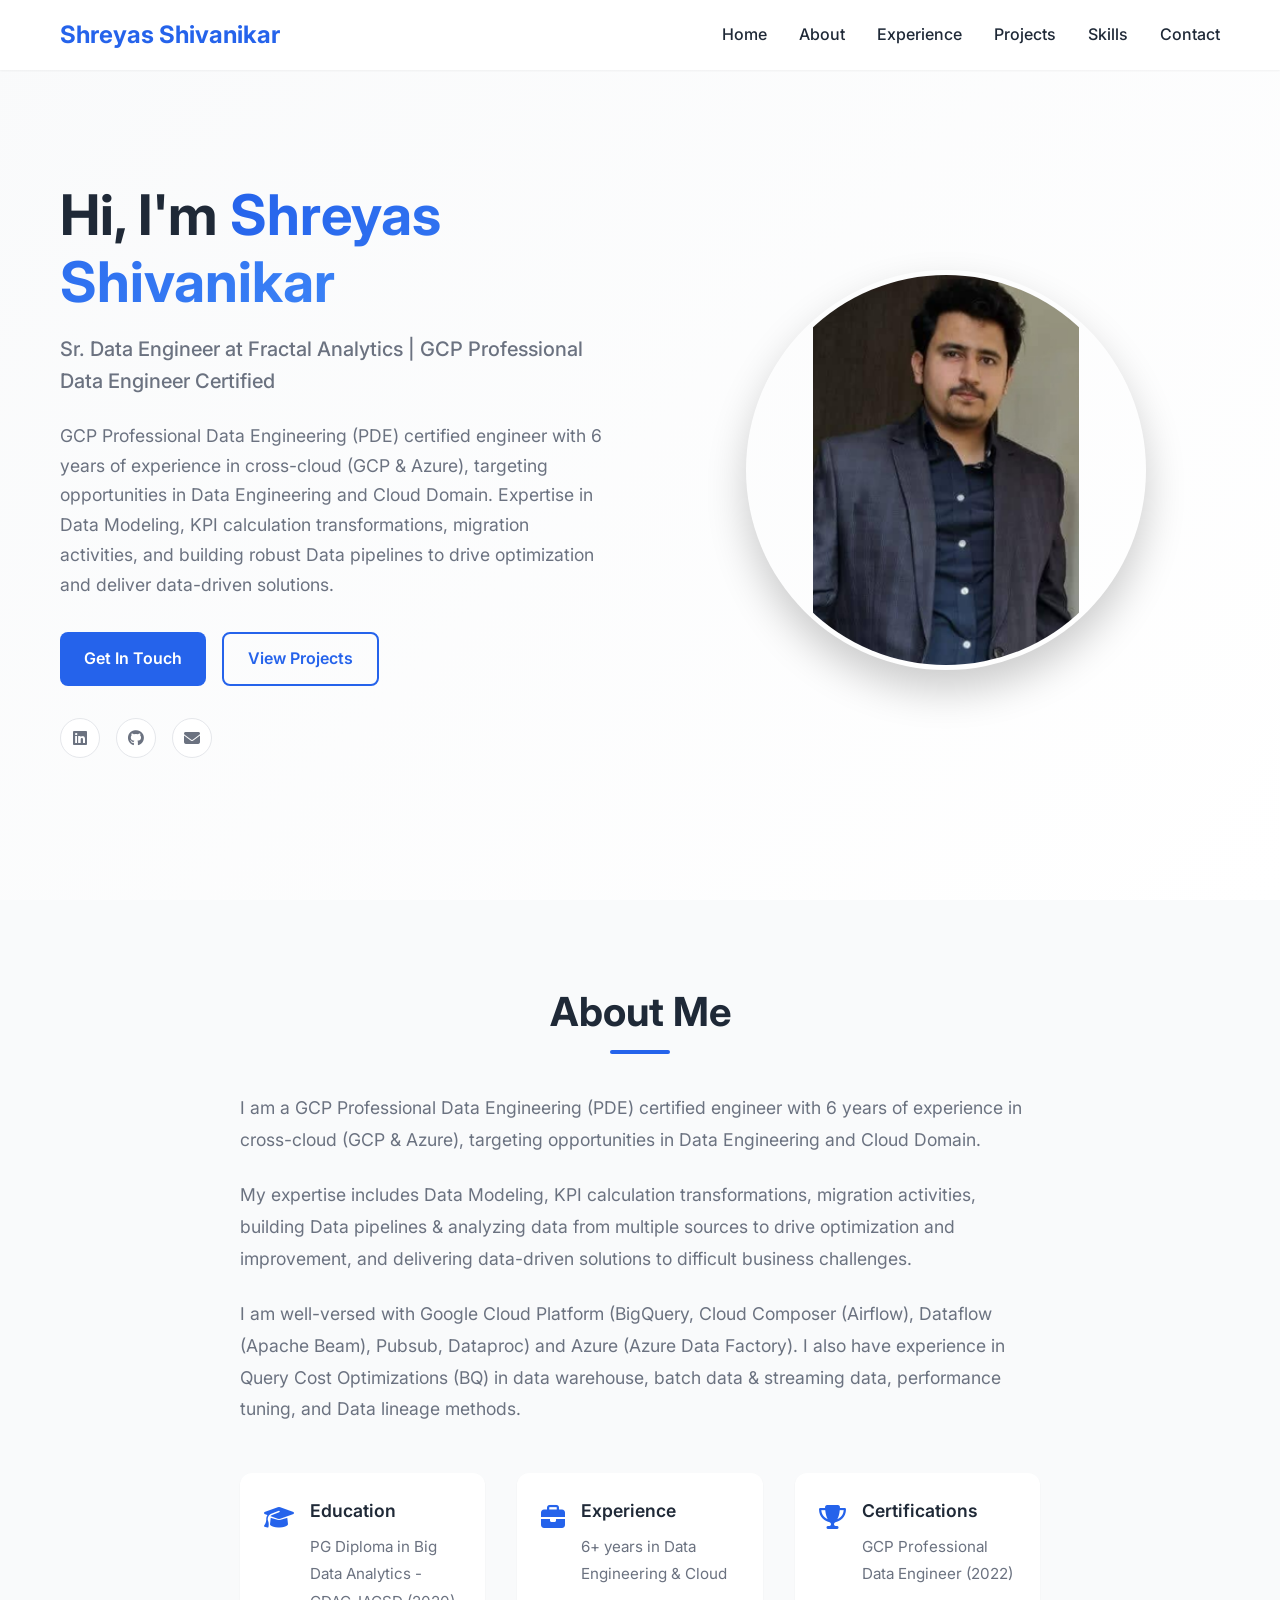
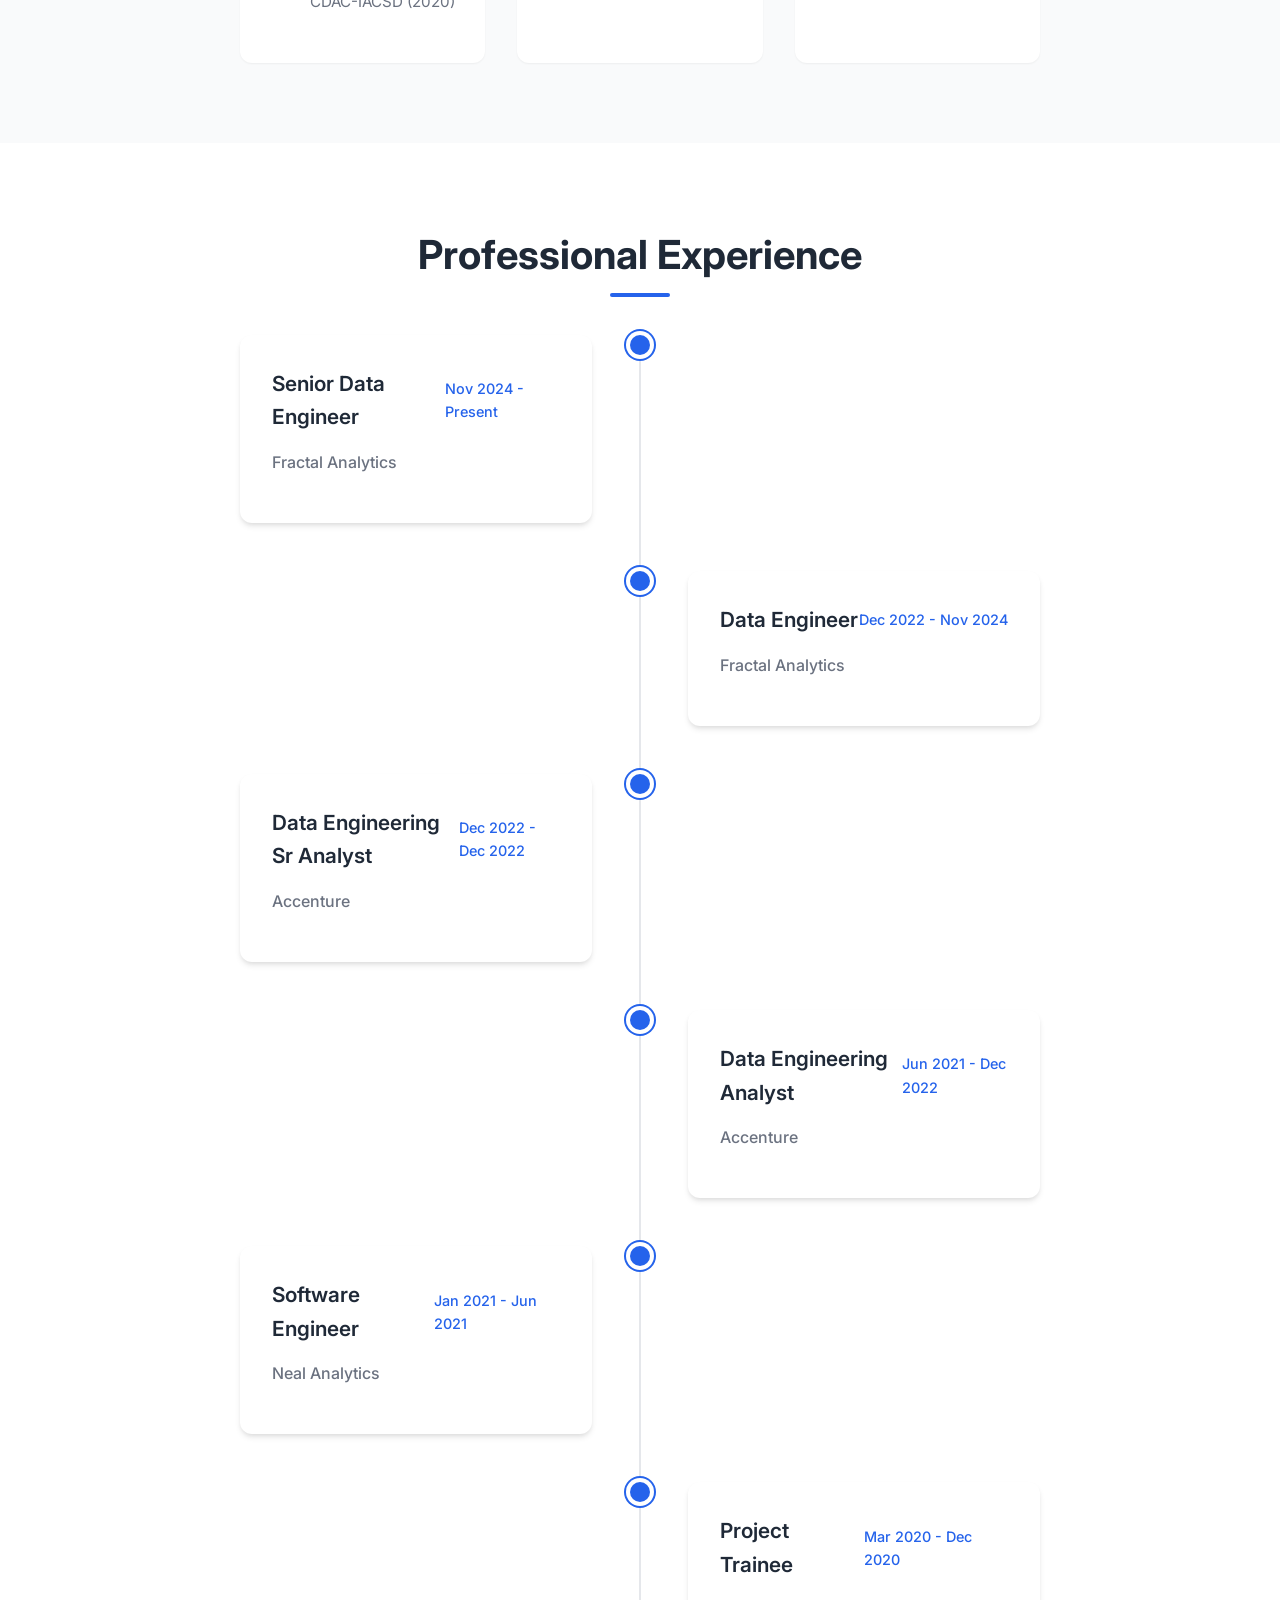
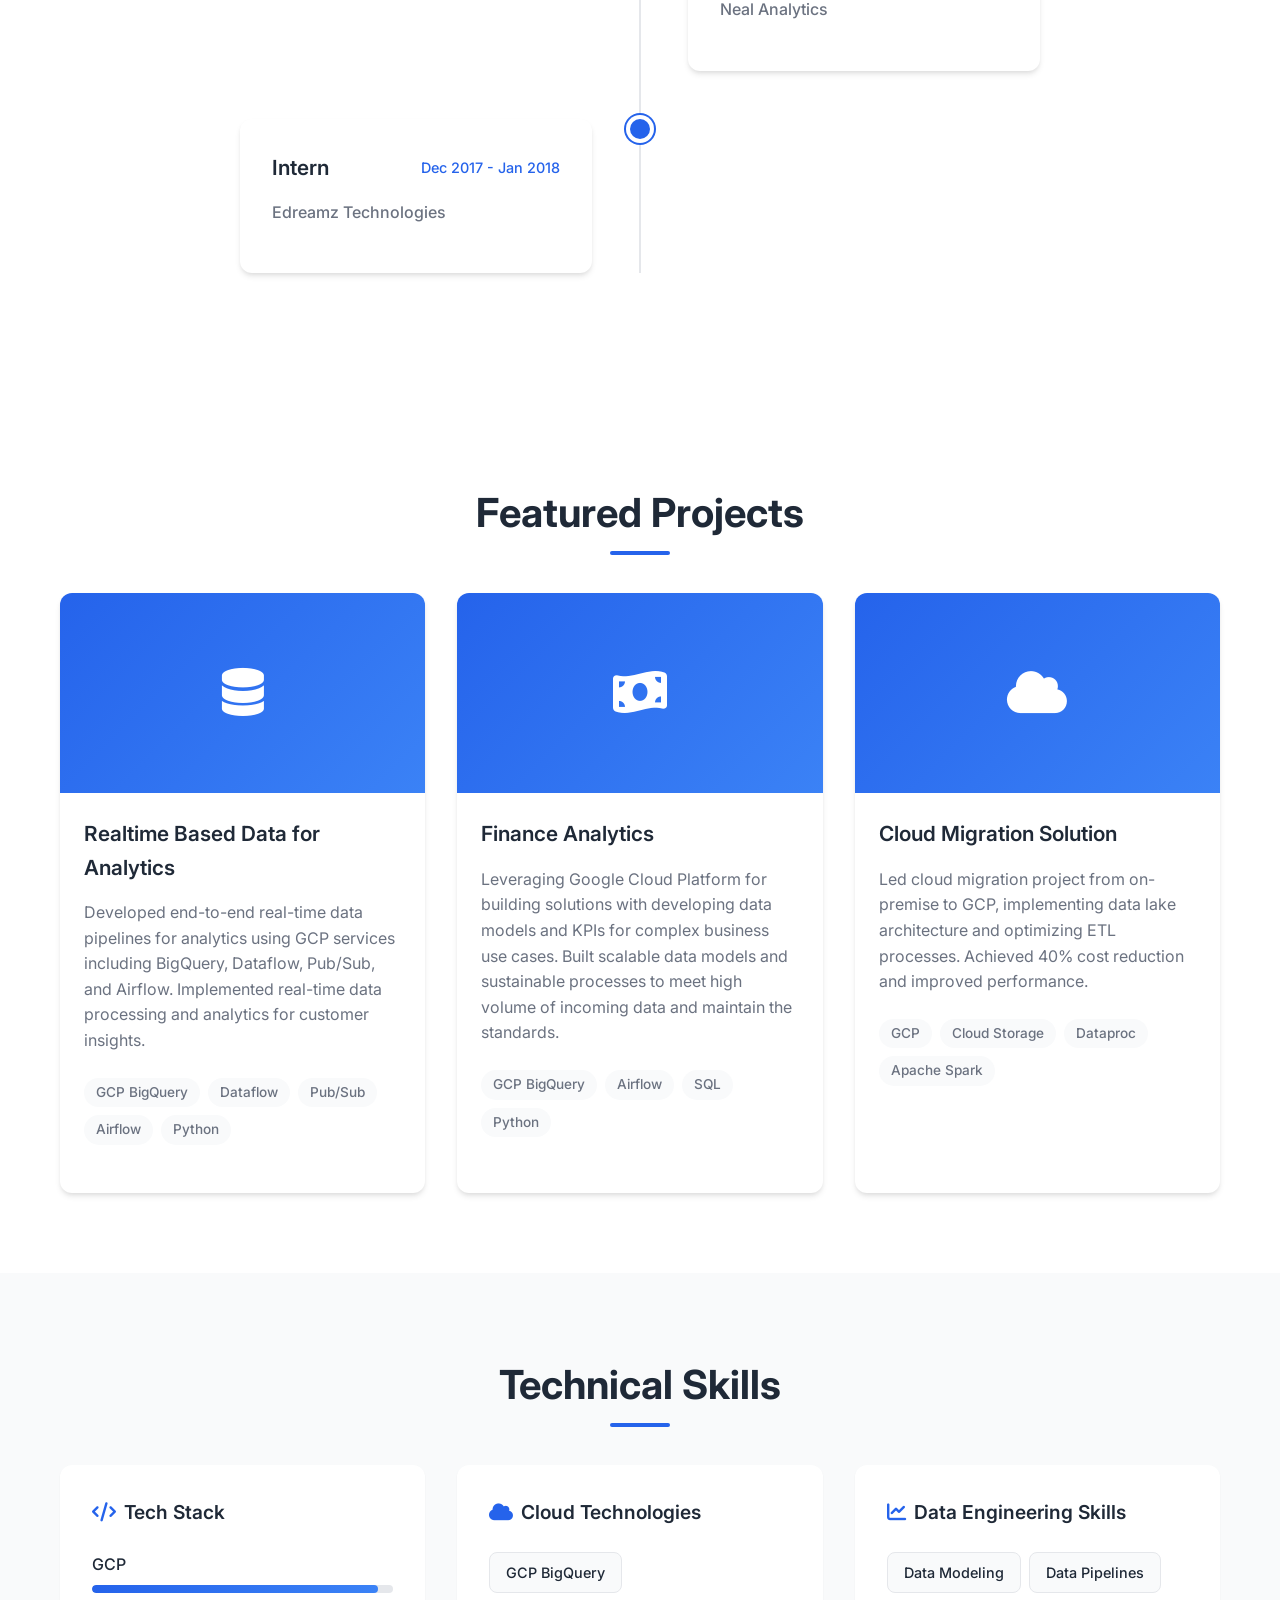
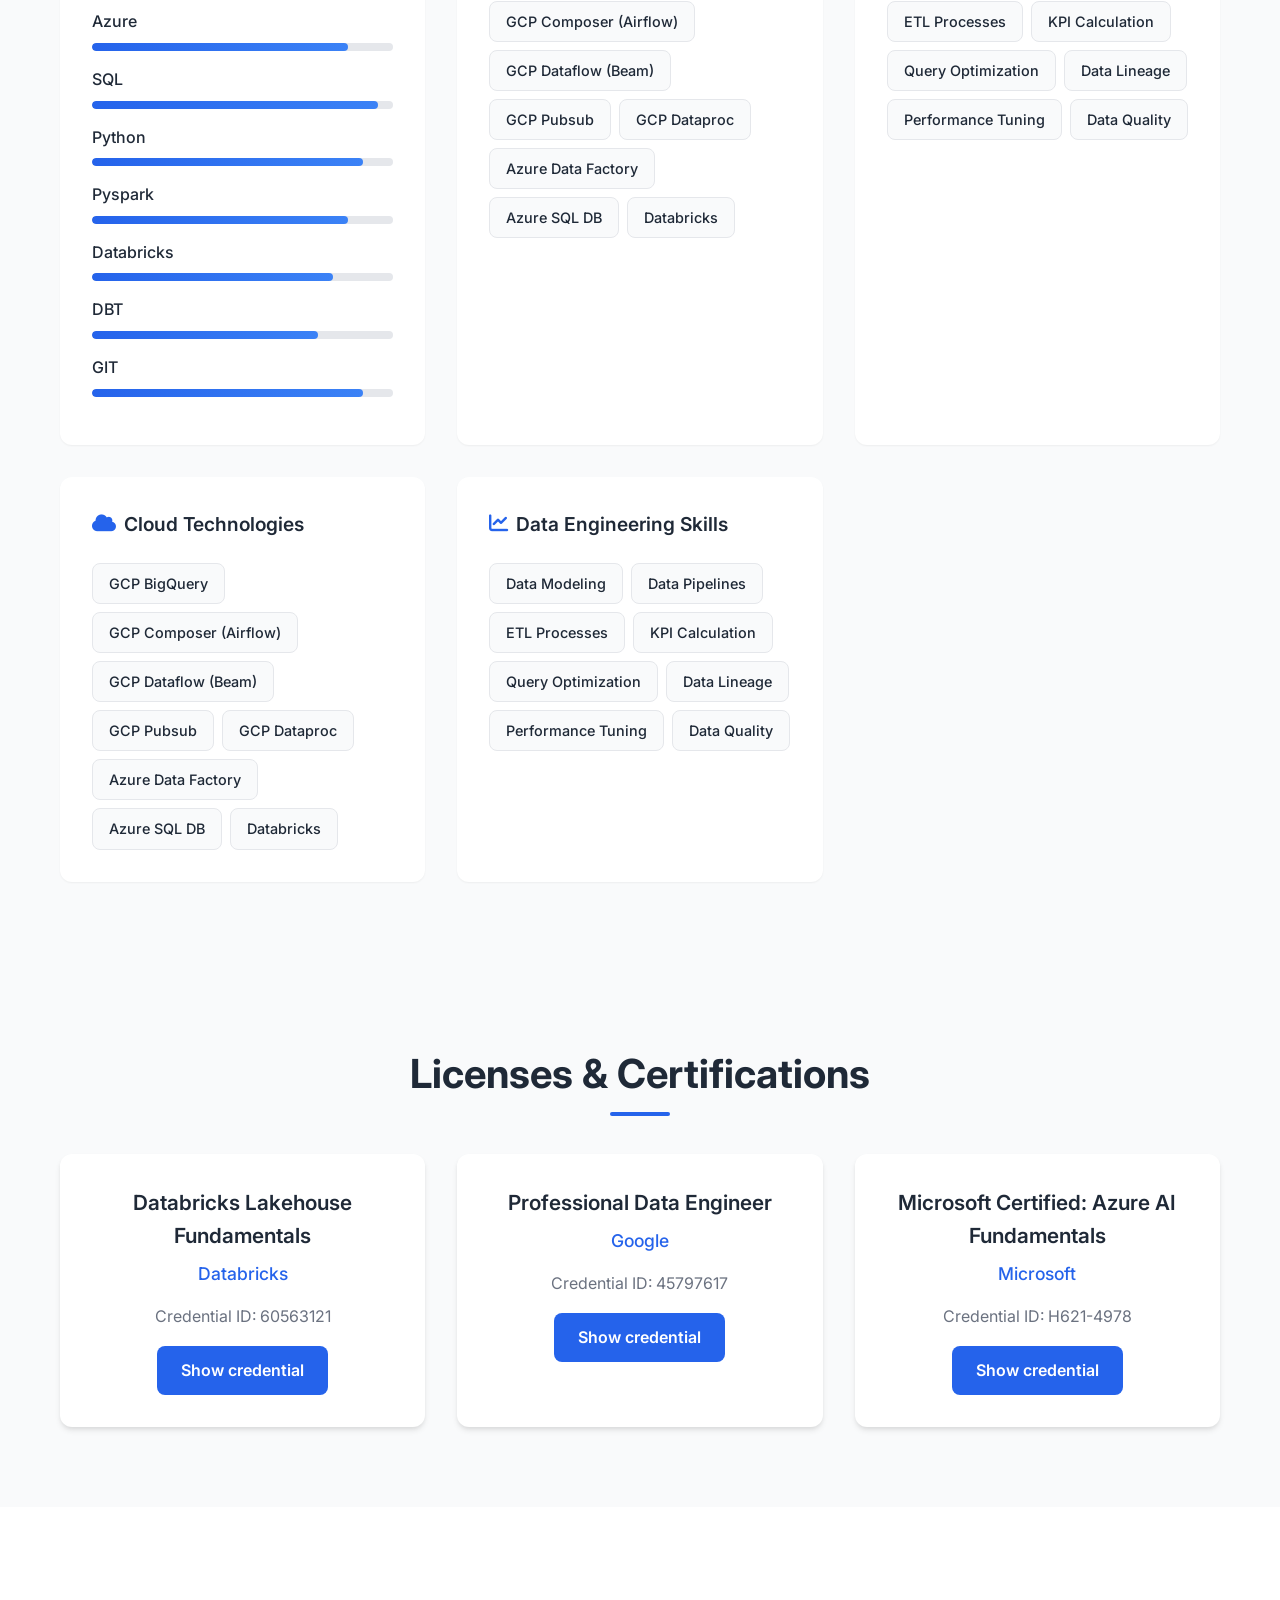
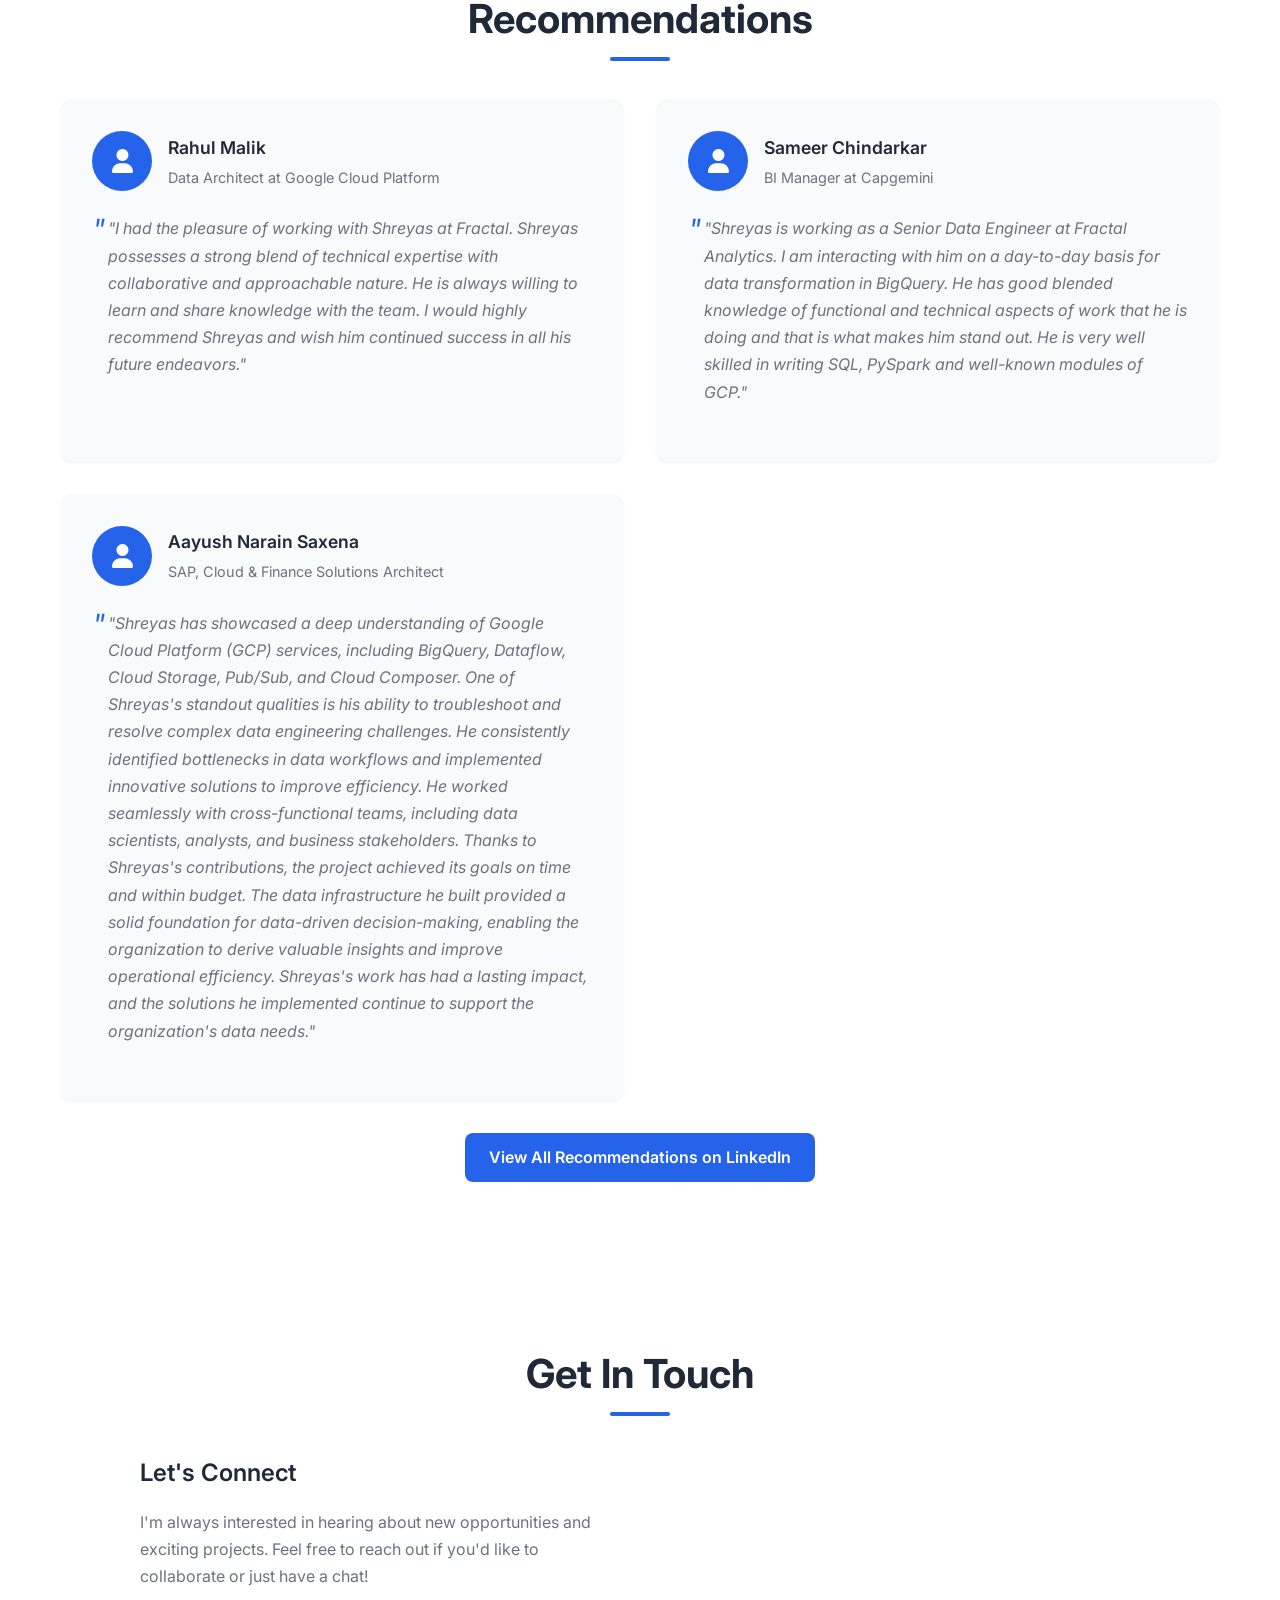
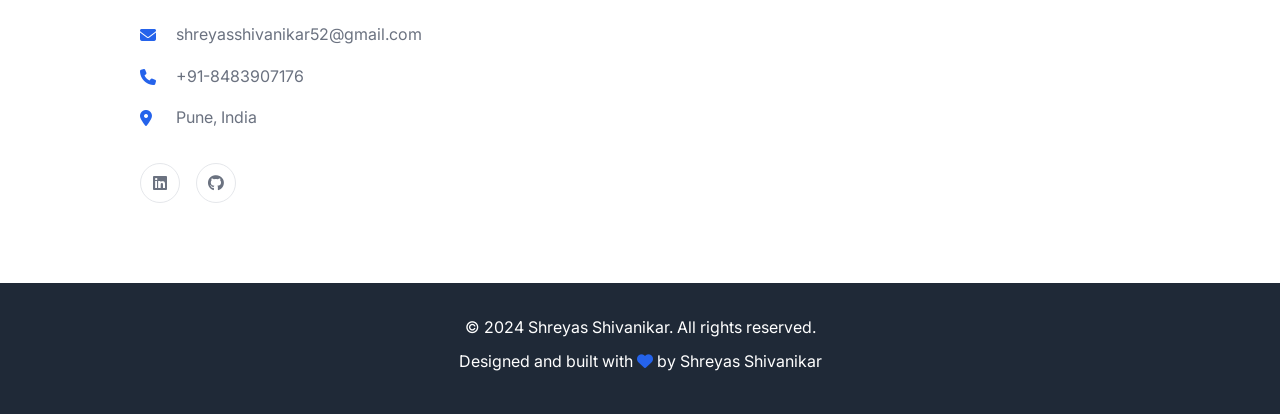
==== index.html @ c2367974 "Initial commit: Complete portfolio website with profile image" ====
<!DOCTYPE html>
<html lang="en">
<head>
    <meta charset="UTF-8">
    <meta name="viewport" content="width=device-width, initial-scale=1.0">
    <title>Shreyas Shivanikar - Portfolio</title>
    <link rel="stylesheet" href="styles.css">
    <link href="https://fonts.googleapis.com/css2?family=Inter:wght@300;400;500;600;700&display=swap" rel="stylesheet">
    <link rel="stylesheet" href="https://cdnjs.cloudflare.com/ajax/libs/font-awesome/6.4.0/css/all.min.css">
</head>
<body>
    <!-- Navigation -->
    <nav class="navbar">
        <div class="nav-container">
            <div class="nav-logo">
                <a href="#home">Shreyas Shivanikar</a>
            </div>
            <ul class="nav-menu">
                <li class="nav-item">
                    <a href="#home" class="nav-link">Home</a>
                </li>
                <li class="nav-item">
                    <a href="#about" class="nav-link">About</a>
                </li>
                <li class="nav-item">
                    <a href="#experience" class="nav-link">Experience</a>
                </li>
                <li class="nav-item">
                    <a href="#projects" class="nav-link">Projects</a>
                </li>
                <li class="nav-item">
                    <a href="#skills" class="nav-link">Skills</a>
                </li>
                <li class="nav-item">
                    <a href="#contact" class="nav-link">Contact</a>
                </li>
            </ul>
            <div class="nav-toggle" id="mobile-menu">
                <span class="bar"></span>
                <span class="bar"></span>
                <span class="bar"></span>
            </div>
        </div>
    </nav>

    <!-- Hero Section -->
    <section id="home" class="hero">
        <div class="hero-container">
            <div class="hero-content">
                <h1 class="hero-title">Hi, I'm <span class="highlight">Shreyas Shivanikar</span></h1>
                <p class="hero-subtitle">Sr. Data Engineer at Fractal Analytics | GCP Professional Data Engineer Certified</p>
                <p class="hero-description">
                    GCP Professional Data Engineering (PDE) certified engineer with 6 years of experience in cross-cloud (GCP & Azure), targeting opportunities in Data Engineering and Cloud Domain.
                    Expertise in Data Modeling, KPI calculation transformations, migration activities, and building robust Data pipelines to drive optimization and deliver data-driven solutions.
                </p>
                <div class="hero-buttons">
                    <a href="#contact" class="btn btn-primary">Get In Touch</a>
                    <a href="#projects" class="btn btn-secondary">View Projects</a>
                </div>
                <div class="hero-social">
                    <a href="https://linkedin.com/in/shreyas-shivanikar-906a01172" target="_blank" class="social-link">
                        <i class="fab fa-linkedin"></i>
                    </a>
                    <a href="https://github.com/shreyasshivanikar" target="_blank" class="social-link">
                        <i class="fab fa-github"></i>
                    </a>
                    <a href="mailto:shreyasshivanikar52@gmail.com" class="social-link">
                        <i class="fas fa-envelope"></i>
                    </a>
                </div>
            </div>
            <div class="hero-image">
                <img src="Profile Photo.png" alt="Shreyas Shivanikar" class="profile-img">
            </div>
        </div>
    </section>

    <!-- About Section -->
    <section id="about" class="about">
        <div class="container">
            <h2 class="section-title">About Me</h2>
            <div class="about-content">
                <div class="about-text">
                    <p>
                        I am a GCP Professional Data Engineering (PDE) certified engineer with 6 years of experience in cross-cloud (GCP & Azure), targeting opportunities in Data Engineering and Cloud Domain.
                    </p>
                    <p>
                        My expertise includes Data Modeling, KPI calculation transformations, migration activities, building Data pipelines & analyzing data from multiple sources to drive optimization and improvement, and delivering data-driven solutions to difficult business challenges.
                    </p>
                    <p>
                        I am well-versed with Google Cloud Platform (BigQuery, Cloud Composer (Airflow), Dataflow (Apache Beam), Pubsub, Dataproc) and Azure (Azure Data Factory). I also have experience in Query Cost Optimizations (BQ) in data warehouse, batch data & streaming data, performance tuning, and Data lineage methods.
                    </p>
                    <div class="about-highlights">
                        <div class="highlight-item">
                            <i class="fas fa-graduation-cap"></i>
                            <div>
                                <h3>Education</h3>
                                <p>PG Diploma in Big Data Analytics - CDAC-IACSD (2020)</p>
                            </div>
                        </div>
                        <div class="highlight-item">
                            <i class="fas fa-briefcase"></i>
                            <div>
                                <h3>Experience</h3>
                                <p>6+ years in Data Engineering & Cloud</p>
                            </div>
                        </div>
                        <div class="highlight-item">
                            <i class="fas fa-trophy"></i>
                            <div>
                                <h3>Certifications</h3>
                                <p>GCP Professional Data Engineer (2022)</p>
                            </div>
                        </div>
                    </div>
                </div>
            </div>
        </div>
    </section>

    <!-- Experience Section -->
    <section id="experience" class="experience">
        <div class="container">
            <h2 class="section-title">Professional Experience</h2>
            <div class="timeline">
                <div class="timeline-item">
                    <div class="timeline-dot"></div>
                    <div class="timeline-content">
                        <div class="timeline-header">
                            <h3>Senior Data Engineer</h3>
                            <span class="timeline-date">Nov 2024 - Present</span>
                        </div>
                        <h4>Fractal Analytics</h4>
                    </div>
                </div>
                <div class="timeline-item">
                    <div class="timeline-dot"></div>
                    <div class="timeline-content">
                        <div class="timeline-header">
                            <h3>Data Engineer</h3>
                            <span class="timeline-date">Dec 2022 - Nov 2024</span>
                        </div>
                        <h4>Fractal Analytics</h4>
                    </div>
                </div>
                <div class="timeline-item">
                    <div class="timeline-dot"></div>
                    <div class="timeline-content">
                        <div class="timeline-header">
                            <h3>Data Engineering Sr Analyst</h3>
                            <span class="timeline-date">Dec 2022 - Dec 2022</span>
                        </div>
                        <h4>Accenture</h4>
                    </div>
                </div>
                <div class="timeline-item">
                    <div class="timeline-dot"></div>
                    <div class="timeline-content">
                        <div class="timeline-header">
                            <h3>Data Engineering Analyst</h3>
                            <span class="timeline-date">Jun 2021 - Dec 2022</span>
                        </div>
                        <h4>Accenture</h4>
                    </div>
                </div>
                <div class="timeline-item">
                    <div class="timeline-dot"></div>
                    <div class="timeline-content">
                        <div class="timeline-header">
                            <h3>Software Engineer</h3>
                            <span class="timeline-date">Jan 2021 - Jun 2021</span>
                        </div>
                        <h4>Neal Analytics</h4>
                    </div>
                </div>
                <div class="timeline-item">
                    <div class="timeline-dot"></div>
                    <div class="timeline-content">
                        <div class="timeline-header">
                            <h3>Project Trainee</h3>
                            <span class="timeline-date">Mar 2020 - Dec 2020</span>
                        </div>
                        <h4>Neal Analytics</h4>
                    </div>
                </div>
                <div class="timeline-item">
                    <div class="timeline-dot"></div>
                    <div class="timeline-content">
                        <div class="timeline-header">
                            <h3>Intern</h3>
                            <span class="timeline-date">Dec 2017 - Jan 2018</span>
                        </div>
                        <h4>Edreamz Technologies</h4>
                    </div>
                </div>
            </div>
        </div>
    </section>

    <!-- Projects Section -->
    <section id="projects" class="projects">
        <div class="container">
            <h2 class="section-title">Featured Projects</h2>
            <div class="projects-grid">
                <div class="project-card">
                    <div class="project-image">
                        <div class="project-placeholder">
                            <i class="fas fa-database"></i>
                        </div>
                    </div>
                    <div class="project-content">
                        <h3>Realtime Based Data for Analytics</h3>
                        <p>Developed end-to-end real-time data pipelines for analytics using GCP services including BigQuery, Dataflow, Pub/Sub, and Airflow. Implemented real-time data processing and analytics for customer insights.</p>
                        <div class="project-tech">
                            <span class="tech-tag">GCP BigQuery</span>
                            <span class="tech-tag">Dataflow</span>
                            <span class="tech-tag">Pub/Sub</span>
                            <span class="tech-tag">Airflow</span>
                            <span class="tech-tag">Python</span>
                        </div>
                    </div>
                </div>
                <div class="project-card">
                    <div class="project-image">
                        <div class="project-placeholder">
                            <i class="fas fa-money-bill-wave"></i>
                        </div>
                    </div>
                    <div class="project-content">
                        <h3>Finance Analytics</h3>
                        <p>Leveraging Google Cloud Platform for building solutions with developing data models and KPIs for complex business use cases. Built scalable data models and sustainable processes to meet high volume of incoming data and maintain the standards.</p>
                        <div class="project-tech">
                            <span class="tech-tag">GCP BigQuery</span>
                            <span class="tech-tag">Airflow</span>
                            <span class="tech-tag">SQL</span>
                            <span class="tech-tag">Python</span>
                        </div>
                    </div>
                </div>
                <div class="project-card">
                    <div class="project-image">
                        <div class="project-placeholder">
                            <i class="fas fa-cloud"></i>
                        </div>
                    </div>
                    <div class="project-content">
                        <h3>Cloud Migration Solution</h3>
                        <p>Led cloud migration project from on-premise to GCP, implementing data lake architecture and optimizing ETL processes. Achieved 40% cost reduction and improved performance.</p>
                        <div class="project-tech">
                            <span class="tech-tag">GCP</span>
                            <span class="tech-tag">Cloud Storage</span>
                            <span class="tech-tag">Dataproc</span>
                            <span class="tech-tag">Apache Spark</span>
                        </div>
                    </div>
                </div>
            </div>
        </div>
    </section>

    <!-- Skills Section -->
    <section id="skills" class="skills">
        <div class="container">
            <h2 class="section-title">Technical Skills</h2>
            <div class="skills-grid">
                <div class="skill-category">
                    <h3><i class="fas fa-code"></i> Tech Stack</h3>
                    <div class="skill-list">
                        <div class="skill-item">
                            <span>GCP</span>
                            <div class="skill-bar">
                                <div class="skill-progress" style="width: 95%"></div>
                            </div>
                        </div>
                        <div class="skill-item">
                            <span>Azure</span>
                            <div class="skill-bar">
                                <div class="skill-progress" style="width: 85%"></div>
                            </div>
                        </div>
                        <div class="skill-item">
                            <span>SQL</span>
                            <div class="skill-bar">
                                <div class="skill-progress" style="width: 95%"></div>
                            </div>
                        </div>
                        <div class="skill-item">
                            <span>Python</span>
                            <div class="skill-bar">
                                <div class="skill-progress" style="width: 90%"></div>
                            </div>
                        </div>
                        <div class="skill-item">
                            <span>Pyspark</span>
                            <div class="skill-bar">
                                <div class="skill-progress" style="width: 85%"></div>
                            </div>
                        </div>
                        <div class="skill-item">
                            <span>Databricks</span>
                            <div class="skill-bar">
                                <div class="skill-progress" style="width: 80%"></div>
                            </div>
                        </div>
                        <div class="skill-item">
                            <span>DBT</span>
                            <div class="skill-bar">
                                <div class="skill-progress" style="width: 75%"></div>
                            </div>
                        </div>
                        <div class="skill-item">
                            <span>GIT</span>
                            <div class="skill-bar">
                                <div class="skill-progress" style="width: 90%"></div>
                            </div>
                        </div>
                    </div>
                </div>
                <div class="skill-category">
                    <h3><i class="fas fa-cloud"></i> Cloud Technologies</h3>
                    <div class="skill-tags">
                        <span class="skill-tag">GCP BigQuery</span>
                        <span class="skill-tag">GCP Composer (Airflow)</span>
                        <span class="skill-tag">GCP Dataflow (Beam)</span>
                        <span class="skill-tag">GCP Pubsub</span>
                        <span class="skill-tag">GCP Dataproc</span>
                        <span class="skill-tag">Azure Data Factory</span>
                        <span class="skill-tag">Azure SQL DB</span>
                        <span class="skill-tag">Databricks</span>
                    </div>
                </div>
                <div class="skill-category">
                    <h3><i class="fas fa-chart-line"></i> Data Engineering Skills</h3>
                    <div class="skill-tags">
                        <span class="skill-tag">Data Modeling</span>
                        <span class="skill-tag">Data Pipelines</span>
                        <span class="skill-tag">ETL Processes</span>
                        <span class="skill-tag">KPI Calculation</span>
                        <span class="skill-tag">Query Optimization</span>
                        <span class="skill-tag">Data Lineage</span>
                        <span class="skill-tag">Performance Tuning</span>
                        <span class="skill-tag">Data Quality</span>
                    </div>
                </div>
                <div class="skill-category">
                    <h3><i class="fas fa-cloud"></i> Cloud Technologies</h3>
                    <div class="skill-tags">
                        <span class="skill-tag">GCP BigQuery</span>
                        <span class="skill-tag">GCP Composer (Airflow)</span>
                        <span class="skill-tag">GCP Dataflow (Beam)</span>
                        <span class="skill-tag">GCP Pubsub</span>
                        <span class="skill-tag">GCP Dataproc</span>
                        <span class="skill-tag">Azure Data Factory</span>
                        <span class="skill-tag">Azure SQL DB</span>
                        <span class="skill-tag">Databricks</span>
                    </div>
                </div>
                <div class="skill-category">
                    <h3><i class="fas fa-chart-line"></i> Data Engineering Skills</h3>
                    <div class="skill-tags">
                        <span class="skill-tag">Data Modeling</span>
                        <span class="skill-tag">Data Pipelines</span>
                        <span class="skill-tag">ETL Processes</span>
                        <span class="skill-tag">KPI Calculation</span>
                        <span class="skill-tag">Query Optimization</span>
                        <span class="skill-tag">Data Lineage</span>
                        <span class="skill-tag">Performance Tuning</span>
                        <span class="skill-tag">Data Quality</span>
                    </div>
                </div>
            </div>
        </div>
    </section>

    <!-- Certifications Section -->
    <section id="certifications" class="certifications">
        <div class="container">
            <h2 class="section-title">Licenses & Certifications</h2>
            <div class="certification-grid">
                <div class="certification-item">
                    <h3>Databricks Lakehouse Fundamentals</h3>
                    <h4>Databricks</h4>
                    <p>Credential ID: 60563121</p>
                    <a href="#" target="_blank" class="btn btn-primary">Show credential</a>
                </div>
                <div class="certification-item">
                    <h3>Professional Data Engineer</h3>
                    <h4>Google</h4>
                    <p>Credential ID: 45797617</p>
                    <a href="#" target="_blank" class="btn btn-primary">Show credential</a>
                </div>
                <div class="certification-item">
                    <h3>Microsoft Certified: Azure AI Fundamentals</h3>
                    <h4>Microsoft</h4>
                    <p>Credential ID: H621-4978</p>
                    <a href="#" target="_blank" class="btn btn-primary">Show credential</a>
                </div>
            </div>
        </div>
    </section>

    <!-- Recommendations Section -->
    <section id="recommendations" class="recommendations">
        <div class="container">
            <h2 class="section-title">Recommendations</h2>
            <div class="recommendations-grid">
                <div class="recommendation-item">
                    <div class="recommendation-header">
                        <div class="recommendation-avatar">
                            <i class="fas fa-user"></i>
                        </div>
                        <div class="recommendation-info">
                            <h4>Rahul Malik</h4>
                            <p>Data Architect at Google Cloud Platform</p>
                        </div>
                    </div>
                    <div class="recommendation-content">
                        <p>"I had the pleasure of working with Shreyas at Fractal. Shreyas possesses a strong blend of technical expertise with collaborative and approachable nature. He is always willing to learn and share knowledge with the team. I would highly recommend Shreyas and wish him continued success in all his future endeavors."</p>
                    </div>
                </div>
                <div class="recommendation-item">
                    <div class="recommendation-header">
                        <div class="recommendation-avatar">
                            <i class="fas fa-user"></i>
                        </div>
                        <div class="recommendation-info">
                            <h4>Sameer Chindarkar</h4>
                            <p>BI Manager at Capgemini</p>
                        </div>
                    </div>
                    <div class="recommendation-content">
                        <p>"Shreyas is working as a Senior Data Engineer at Fractal Analytics. I am interacting with him on a day-to-day basis for data transformation in BigQuery. He has good blended knowledge of functional and technical aspects of work that he is doing and that is what makes him stand out. He is very well skilled in writing SQL, PySpark and well-known modules of GCP."</p>
                    </div>
                </div>
                <div class="recommendation-item">
                    <div class="recommendation-header">
                        <div class="recommendation-avatar">
                            <i class="fas fa-user"></i>
                        </div>
                        <div class="recommendation-info">
                            <h4>Aayush Narain Saxena</h4>
                            <p>SAP, Cloud & Finance Solutions Architect</p>
                        </div>
                    </div>
                    <div class="recommendation-content">
                        <p>"Shreyas has showcased a deep understanding of Google Cloud Platform (GCP) services, including BigQuery, Dataflow, Cloud Storage, Pub/Sub, and Cloud Composer. One of Shreyas's standout qualities is his ability to troubleshoot and resolve complex data engineering challenges. He consistently identified bottlenecks in data workflows and implemented innovative solutions to improve efficiency. He worked seamlessly with cross-functional teams, including data scientists, analysts, and business stakeholders. Thanks to Shreyas's contributions, the project achieved its goals on time and within budget. The data infrastructure he built provided a solid foundation for data-driven decision-making, enabling the organization to derive valuable insights and improve operational efficiency. Shreyas's work has had a lasting impact, and the solutions he implemented continue to support the organization's data needs."</p>
                    </div>
                </div>
            </div>
            <div class="recommendations-footer">
                <a href="https://www.linkedin.com/in/shreyas-shivanikar-906a01172/details/recommendations/?detailScreenTabIndex=0" target="_blank" class="btn btn-primary">View All Recommendations on LinkedIn</a>
            </div>
        </div>
    </section>

    <!-- Contact Section -->
    <section id="contact" class="contact">
        <div class="container">
            <h2 class="section-title">Get In Touch</h2>
            <div class="contact-content">
                <div class="contact-info">
                    <h3>Let's Connect</h3>
                    <p>I'm always interested in hearing about new opportunities and exciting projects. 
                    Feel free to reach out if you'd like to collaborate or just have a chat!</p>
                    <div class="contact-details">
                        <div class="contact-item">
                            <i class="fas fa-envelope"></i>
                            <span>shreyasshivanikar52@gmail.com</span>
                        </div>
                        <div class="contact-item">
                            <i class="fas fa-phone"></i>
                            <span>+91-8483907176</span>
                        </div>
                        <div class="contact-item">
                            <i class="fas fa-map-marker-alt"></i>
                            <span>Pune, India</span>
                        </div>
                    </div>
                    <div class="contact-social">
                        <a href="https://linkedin.com/in/shreyas-shivanikar-906a01172" target="_blank" class="social-link">
                            <i class="fab fa-linkedin"></i>
                        </a>
                        <a href="https://github.com/shreyasshivanikar" target="_blank" class="social-link">
                            <i class="fab fa-github"></i>
                        </a>
                    </div>
                </div>
            </div>
        </div>
    </section>

    <!-- Footer -->
    <footer class="footer">
        <div class="container">
            <p>&copy; 2024 Shreyas Shivanikar. All rights reserved.</p>
            <p>Designed and built with <i class="fas fa-heart"></i> by Shreyas Shivanikar</p>
        </div>
    </footer>

    <script src="script.js"></script>
</body>
</html>
---- styles.css ----
/* Reset and Base Styles */
* {
    margin: 0;
    padding: 0;
    box-sizing: border-box;
}

:root {
    --primary-color: #2563eb;
    --secondary-color: #1e40af;
    --accent-color: #3b82f6;
    --text-dark: #1f2937;
    --text-light: #6b7280;
    --text-lighter: #9ca3af;
    --bg-light: #f9fafb;
    --bg-white: #ffffff;
    --border-color: #e5e7eb;
    --shadow-sm: 0 1px 2px 0 rgba(0, 0, 0, 0.05);
    --shadow-md: 0 4px 6px -1px rgba(0, 0, 0, 0.1), 0 2px 4px -1px rgba(0, 0, 0, 0.06);
    --shadow-lg: 0 10px 15px -3px rgba(0, 0, 0, 0.1), 0 4px 6px -2px rgba(0, 0, 0, 0.05);
    --shadow-xl: 0 20px 25px -5px rgba(0, 0, 0, 0.1), 0 10px 10px -5px rgba(0, 0, 0, 0.04);
}

html {
    scroll-behavior: smooth;
}

body {
    font-family: 'Inter', -apple-system, BlinkMacSystemFont, 'Segoe UI', Roboto, sans-serif;
    line-height: 1.6;
    color: var(--text-dark);
    background-color: var(--bg-white);
}

.container {
    max-width: 1200px;
    margin: 0 auto;
    padding: 0 20px;
}

/* Navigation */
.navbar {
    position: fixed;
    top: 0;
    width: 100%;
    background: rgba(255, 255, 255, 0.95);
    backdrop-filter: blur(10px);
    z-index: 1000;
    box-shadow: var(--shadow-sm);
    transition: all 0.3s ease;
}

.nav-container {
    max-width: 1200px;
    margin: 0 auto;
    padding: 0 20px;
    display: flex;
    justify-content: space-between;
    align-items: center;
    height: 70px;
}

.nav-logo a {
    font-size: 1.5rem;
    font-weight: 700;
    color: var(--primary-color);
    text-decoration: none;
    transition: color 0.3s ease;
}

.nav-logo a:hover {
    color: var(--secondary-color);
}

.nav-menu {
    display: flex;
    list-style: none;
    gap: 2rem;
}

.nav-link {
    color: var(--text-dark);
    text-decoration: none;
    font-weight: 500;
    transition: color 0.3s ease;
    position: relative;
}

.nav-link:hover {
    color: var(--primary-color);
}

.nav-link::after {
    content: '';
    position: absolute;
    bottom: -5px;
    left: 0;
    width: 0;
    height: 2px;
    background: var(--primary-color);
    transition: width 0.3s ease;
}

.nav-link:hover::after {
    width: 100%;
}

.nav-toggle {
    display: none;
    flex-direction: column;
    cursor: pointer;
}

.bar {
    width: 25px;
    height: 3px;
    background: var(--text-dark);
    margin: 3px 0;
    transition: 0.3s;
}

/* Hero Section */
.hero {
    padding: 120px 0 80px;
    background: linear-gradient(135deg, var(--bg-light) 0%, var(--bg-white) 100%);
    min-height: 100vh;
    display: flex;
    align-items: center;
}

.hero-container {
    max-width: 1200px;
    margin: 0 auto;
    padding: 0 20px;
    display: grid;
    grid-template-columns: 1fr 1fr;
    gap: 4rem;
    align-items: center;
}

.hero-title {
    font-size: 3.5rem;
    font-weight: 700;
    line-height: 1.2;
    margin-bottom: 1rem;
    color: var(--text-dark);
}

.highlight {
    color: var(--primary-color);
    background: linear-gradient(135deg, var(--primary-color), var(--accent-color));
    -webkit-background-clip: text;
    -webkit-text-fill-color: transparent;
    background-clip: text;
}

.hero-subtitle {
    font-size: 1.25rem;
    color: var(--text-light);
    margin-bottom: 1.5rem;
    font-weight: 500;
}

.hero-description {
    font-size: 1.1rem;
    color: var(--text-light);
    margin-bottom: 2rem;
    line-height: 1.7;
}

.hero-buttons {
    display: flex;
    gap: 1rem;
    margin-bottom: 2rem;
}

.btn {
    padding: 12px 24px;
    border-radius: 8px;
    text-decoration: none;
    font-weight: 600;
    transition: all 0.3s ease;
    display: inline-flex;
    align-items: center;
    gap: 0.5rem;
    cursor: pointer;
    border: none;
    font-size: 1rem;
}

.btn-primary {
    background: var(--primary-color);
    color: white;
}

.btn-primary:hover {
    background: var(--secondary-color);
    transform: translateY(-2px);
    box-shadow: var(--shadow-lg);
}

.btn-secondary {
    background: transparent;
    color: var(--primary-color);
    border: 2px solid var(--primary-color);
}

.btn-secondary:hover {
    background: var(--primary-color);
    color: white;
    transform: translateY(-2px);
}

.hero-social {
    display: flex;
    gap: 1rem;
}

.social-link {
    width: 40px;
    height: 40px;
    border-radius: 50%;
    background: var(--bg-white);
    display: flex;
    align-items: center;
    justify-content: center;
    color: var(--text-light);
    text-decoration: none;
    transition: all 0.3s ease;
    border: 1px solid var(--border-color);
}

.social-link:hover {
    background: var(--primary-color);
    color: white;
    transform: translateY(-3px);
    box-shadow: var(--shadow-md);
}

.hero-image {
    flex: 1;
    display: flex;
    justify-content: center;
    align-items: center;
}

.profile-img {
    width: 400px;
    height: 400px;
    border-radius: 50%;
    object-fit: contain;
    object-position: center;
    border: 5px solid rgba(255, 255, 255, 0.1);
    box-shadow: 0 20px 40px rgba(0, 0, 0, 0.2);
    transition: transform 0.3s ease;
}

.profile-img:hover {
    transform: scale(1.05);
}

.profile-placeholder {
    width: 300px;
    height: 300px;
    border-radius: 50%;
    background: linear-gradient(135deg, var(--primary-color), var(--accent-color));
    display: flex;
    align-items: center;
    justify-content: center;
    color: white;
    font-size: 6rem;
    box-shadow: var(--shadow-xl);
}

/* Section Styles */
section {
    padding: 80px 0;
}

.section-title {
    font-size: 2.5rem;
    font-weight: 700;
    text-align: center;
    margin-bottom: 3rem;
    color: var(--text-dark);
    position: relative;
}

.section-title::after {
    content: '';
    position: absolute;
    bottom: -10px;
    left: 50%;
    transform: translateX(-50%);
    width: 60px;
    height: 4px;
    background: var(--primary-color);
    border-radius: 2px;
}

/* About Section */
.about {
    background: var(--bg-light);
}

.about-content {
    max-width: 800px;
    margin: 0 auto;
}

.about-text p {
    font-size: 1.1rem;
    line-height: 1.8;
    color: var(--text-light);
    margin-bottom: 1.5rem;
}

.about-highlights {
    display: grid;
    grid-template-columns: repeat(auto-fit, minmax(200px, 1fr));
    gap: 2rem;
    margin-top: 3rem;
}

.highlight-item {
    display: flex;
    align-items: flex-start;
    gap: 1rem;
    padding: 1.5rem;
    background: var(--bg-white);
    border-radius: 12px;
    box-shadow: var(--shadow-sm);
    transition: transform 0.3s ease, box-shadow 0.3s ease;
}

.highlight-item:hover {
    transform: translateY(-5px);
    box-shadow: var(--shadow-md);
}

.highlight-item i {
    font-size: 1.5rem;
    color: var(--primary-color);
    margin-top: 0.5rem;
}

.highlight-item h3 {
    font-size: 1.1rem;
    font-weight: 600;
    margin-bottom: 0.5rem;
    color: var(--text-dark);
}

.highlight-item p {
    color: var(--text-light);
    font-size: 0.95rem;
}

/* Experience Section */
.timeline {
    position: relative;
    max-width: 800px;
    margin: 0 auto;
}

.timeline::before {
    content: '';
    position: absolute;
    left: 50%;
    transform: translateX(-50%);
    width: 2px;
    height: 100%;
    background: var(--border-color);
}

.timeline-item {
    position: relative;
    margin-bottom: 3rem;
    width: 50%;
}

.timeline-item:nth-child(odd) {
    left: 0;
    padding-right: 3rem;
}

.timeline-item:nth-child(even) {
    left: 50%;
    padding-left: 3rem;
}

.timeline-dot {
    position: absolute;
    width: 20px;
    height: 20px;
    background: var(--primary-color);
    border-radius: 50%;
    top: 0;
    z-index: 1;
    box-shadow: 0 0 0 4px var(--bg-white), 0 0 0 6px var(--primary-color);
}

.timeline-item:nth-child(odd) .timeline-dot {
    right: -10px;
}

.timeline-item:nth-child(even) .timeline-dot {
    left: -10px;
}

.timeline-content {
    background: var(--bg-white);
    padding: 2rem;
    border-radius: 12px;
    box-shadow: var(--shadow-md);
    transition: transform 0.3s ease, box-shadow 0.3s ease;
}

.timeline-content:hover {
    transform: translateY(-5px);
    box-shadow: var(--shadow-lg);
}

.timeline-header {
    display: flex;
    justify-content: space-between;
    align-items: center;
    margin-bottom: 1rem;
}

.timeline-header h3 {
    font-size: 1.3rem;
    font-weight: 600;
    color: var(--text-dark);
}

.timeline-date {
    color: var(--primary-color);
    font-weight: 500;
    font-size: 0.9rem;
}

.timeline-content h4 {
    color: var(--text-light);
    font-weight: 500;
    margin-bottom: 1rem;
}

.timeline-content ul {
    list-style: none;
}

.timeline-content li {
    position: relative;
    padding-left: 1.5rem;
    margin-bottom: 0.5rem;
    color: var(--text-light);
}

.timeline-content li::before {
    content: '•';
    position: absolute;
    left: 0;
    color: var(--primary-color);
    font-weight: bold;
}

/* Projects Section */
.projects-grid {
    display: grid;
    grid-template-columns: repeat(auto-fit, minmax(350px, 1fr));
    gap: 2rem;
}

.project-card {
    background: var(--bg-white);
    border-radius: 12px;
    overflow: hidden;
    box-shadow: var(--shadow-md);
    transition: transform 0.3s ease, box-shadow 0.3s ease;
}

.project-card:hover {
    transform: translateY(-10px);
    box-shadow: var(--shadow-xl);
}

.project-image {
    height: 200px;
    background: linear-gradient(135deg, var(--primary-color), var(--accent-color));
    display: flex;
    align-items: center;
    justify-content: center;
}

.project-placeholder {
    font-size: 3rem;
    color: white;
}

.project-content {
    padding: 1.5rem;
}

.project-content h3 {
    font-size: 1.3rem;
    font-weight: 600;
    margin-bottom: 1rem;
    color: var(--text-dark);
}

.project-content p {
    color: var(--text-light);
    margin-bottom: 1.5rem;
    line-height: 1.6;
}

.project-tech {
    display: flex;
    flex-wrap: wrap;
    gap: 0.5rem;
    margin-bottom: 1.5rem;
}

.tech-tag {
    background: var(--bg-light);
    color: var(--text-light);
    padding: 0.25rem 0.75rem;
    border-radius: 20px;
    font-size: 0.85rem;
    font-weight: 500;
}

.project-links {
    display: flex;
    gap: 1rem;
}

.project-link {
    color: var(--primary-color);
    text-decoration: none;
    font-weight: 500;
    font-size: 0.9rem;
    transition: color 0.3s ease;
}

.project-link:hover {
    color: var(--secondary-color);
}

/* Skills Section */
.skills {
    background: var(--bg-light);
}

.skills-grid {
    display: grid;
    grid-template-columns: repeat(auto-fit, minmax(300px, 1fr));
    gap: 2rem;
}

.skill-category {
    background: var(--bg-white);
    padding: 2rem;
    border-radius: 12px;
    box-shadow: var(--shadow-sm);
}

.skill-category h3 {
    font-size: 1.2rem;
    font-weight: 600;
    margin-bottom: 1.5rem;
    color: var(--text-dark);
    display: flex;
    align-items: center;
    gap: 0.5rem;
}

.skill-category h3 i {
    color: var(--primary-color);
}

.skill-item {
    margin-bottom: 1rem;
}

.skill-item span {
    display: block;
    margin-bottom: 0.5rem;
    font-weight: 500;
    color: var(--text-dark);
}

.skill-bar {
    width: 100%;
    height: 8px;
    background: var(--border-color);
    border-radius: 4px;
    overflow: hidden;
}

.skill-progress {
    height: 100%;
    background: linear-gradient(90deg, var(--primary-color), var(--accent-color));
    border-radius: 4px;
    transition: width 1s ease;
}

.skill-tags {
    display: flex;
    flex-wrap: wrap;
    gap: 0.5rem;
}

.skill-tag {
    background: var(--bg-light);
    color: var(--text-dark);
    padding: 0.5rem 1rem;
    border-radius: 8px;
    font-size: 0.9rem;
    font-weight: 500;
    border: 1px solid var(--border-color);
    transition: all 0.3s ease;
}

.skill-tag:hover {
    background: var(--primary-color);
    color: white;
    border-color: var(--primary-color);
    transform: translateY(-2px);
}

/* Contact Section */
.contact-content {
    display: grid;
    grid-template-columns: 1fr 1fr;
    gap: 4rem;
    max-width: 1000px;
    margin: 0 auto;
}

.contact-info h3 {
    font-size: 1.5rem;
    font-weight: 600;
    margin-bottom: 1rem;
    color: var(--text-dark);
}

.contact-info p {
    color: var(--text-light);
    line-height: 1.7;
    margin-bottom: 2rem;
}

.contact-details {
    margin-bottom: 2rem;
}

.contact-item {
    display: flex;
    align-items: center;
    gap: 1rem;
    margin-bottom: 1rem;
    color: var(--text-light);
}

.contact-item i {
    color: var(--primary-color);
    width: 20px;
}

.contact-social {
    display: flex;
    gap: 1rem;
}

.contact-form {
    background: var(--bg-light);
    padding: 2rem;
    border-radius: 12px;
}

.form-group {
    margin-bottom: 1.5rem;
}

.form-group input,
.form-group textarea {
    width: 100%;
    padding: 12px 16px;
    border: 1px solid var(--border-color);
    border-radius: 8px;
    font-family: inherit;
    font-size: 1rem;
    transition: border-color 0.3s ease, box-shadow 0.3s ease;
}

.form-group input:focus,
.form-group textarea:focus {
    outline: none;
    border-color: var(--primary-color);
    box-shadow: 0 0 0 3px rgba(37, 99, 235, 0.1);
}

.form-group textarea {
    resize: vertical;
    min-height: 120px;
}

/* Footer */
.footer {
    background: var(--text-dark);
    color: white;
    text-align: center;
    padding: 2rem 0;
}

.footer p {
    margin-bottom: 0.5rem;
}

.footer i {
    color: var(--primary-color);
}

/* Responsive Design */
@media (max-width: 768px) {
    .nav-menu {
        position: fixed;
        left: -100%;
        top: 70px;
        flex-direction: column;
        background: var(--bg-white);
        width: 100%;
        text-align: center;
        transition: 0.3s;
        box-shadow: var(--shadow-lg);
        padding: 2rem 0;
    }

    .nav-menu.active {
        left: 0;
    }

    .nav-toggle {
        display: flex;
    }

    .nav-toggle.active .bar:nth-child(2) {
        opacity: 0;
    }

    .nav-toggle.active .bar:nth-child(1) {
        transform: translateY(8px) rotate(45deg);
    }

    .nav-toggle.active .bar:nth-child(3) {
        transform: translateY(-8px) rotate(-45deg);
    }

    .hero-container {
        grid-template-columns: 1fr;
        text-align: center;
        gap: 2rem;
    }

    .hero-title {
        font-size: 2.5rem;
    }

    .hero-buttons {
        justify-content: center;
        flex-wrap: wrap;
    }

    .hero-social {
        justify-content: center;
    }

    .profile-placeholder {
        width: 250px;
        height: 250px;
        font-size: 5rem;
    }

    .timeline::before {
        left: 30px;
    }

    .timeline-item {
        width: 100%;
        padding-left: 80px;
        padding-right: 0;
    }

    .timeline-item:nth-child(even) {
        left: 0;
    }

    .timeline-dot {
        left: 20px !important;
    }

    .projects-grid {
        grid-template-columns: 1fr;
    }

    .contact-content {
        grid-template-columns: 1fr;
        gap: 2rem;
    }

    .skills-grid {
        grid-template-columns: 1fr;
    }

    .about-highlights {
        grid-template-columns: 1fr;
    }
}

@media (max-width: 480px) {
    .container {
        padding: 0 15px;
    }

    .hero {
        padding: 100px 0 60px;
    }

    .hero-title {
        font-size: 2rem;
    }

    .section-title {
        font-size: 2rem;
    }

    .timeline-content {
        padding: 1.5rem;
    }

    .project-content {
        padding: 1rem;
    }

    .skill-category {
        padding: 1.5rem;
    }

    .contact-form {
        padding: 1.5rem;
    }
}

/* Animations */
@keyframes fadeInUp {
    from {
        opacity: 0;
        transform: translateY(30px);
    }
    to {
        opacity: 1;
        transform: translateY(0);
    }
}

.fade-in-up {
    animation: fadeInUp 0.6s ease-out;
}

/* Scroll animations */
.navbar.scrolled {
    box-shadow: var(--shadow-md);
}

/* Loading states */
.loading {
    opacity: 0.6;
    pointer-events: none;
}

/* Success message */
.success-message {
    background: #10b981;
    color: white;
    padding: 1rem;
    border-radius: 8px;
    margin-top: 1rem;
    text-align: center;
    display: none;
}

.success-message.show {
    display: block;
    animation: fadeInUp 0.3s ease-out;
}

/* Certifications Section */
.certifications {
    background: var(--bg-light);
}

.certification-grid {
    display: grid;
    grid-template-columns: repeat(auto-fit, minmax(300px, 1fr));
    gap: 2rem;
    margin-top: 2rem;
}

.certification-item {
    background: var(--bg-white);
    padding: 2rem;
    border-radius: 12px;
    box-shadow: var(--shadow-md);
    text-align: center;
    transition: transform 0.3s ease, box-shadow 0.3s ease;
}

.certification-item:hover {
    transform: translateY(-5px);
    box-shadow: var(--shadow-lg);
}

.certification-item h3 {
    font-size: 1.3rem;
    font-weight: 600;
    margin-bottom: 0.5rem;
    color: var(--text-dark);
}

.certification-item h4 {
    font-size: 1.1rem;
    font-weight: 500;
    color: var(--primary-color);
    margin-bottom: 1rem;
}

.certification-item p {
    color: var(--text-light);
    margin-bottom: 1rem;
    line-height: 1.6;
}

.certification-item .skills {
    font-size: 0.9rem;
    color: var(--text-lighter);
}

/* Recommendations Section */
.recommendations {
    background: var(--bg-white);
}

.recommendations-grid {
    display: grid;
    grid-template-columns: repeat(auto-fit, minmax(400px, 1fr));
    gap: 2rem;
    margin-top: 2rem;
}

.recommendation-item {
    background: var(--bg-light);
    padding: 2rem;
    border-radius: 12px;
    box-shadow: var(--shadow-sm);
    transition: transform 0.3s ease, box-shadow 0.3s ease;
}

.recommendation-item:hover {
    transform: translateY(-5px);
    box-shadow: var(--shadow-md);
}

.recommendation-header {
    display: flex;
    align-items: center;
    gap: 1rem;
    margin-bottom: 1.5rem;
}

.recommendation-avatar {
    width: 60px;
    height: 60px;
    border-radius: 50%;
    background: var(--primary-color);
    display: flex;
    align-items: center;
    justify-content: center;
    color: white;
    font-size: 1.5rem;
}

.recommendation-info h4 {
    font-size: 1.1rem;
    font-weight: 600;
    color: var(--text-dark);
    margin-bottom: 0.25rem;
}

.recommendation-info p {
    color: var(--text-light);
    font-size: 0.9rem;
}

.recommendation-content {
    margin-bottom: 1.5rem;
}

.recommendation-content p {
    color: var(--text-light);
    line-height: 1.7;
    font-style: italic;
    position: relative;
    padding-left: 1rem;
}

.recommendation-content p::before {
    content: '"';
    position: absolute;
    left: 0;
    top: 0;
    color: var(--primary-color);
    font-size: 2rem;
    line-height: 1;
}

.recommendation-footer {
    text-align: right;
}

.recommendations-footer {
    text-align: center;
    margin-top: 2rem;
}
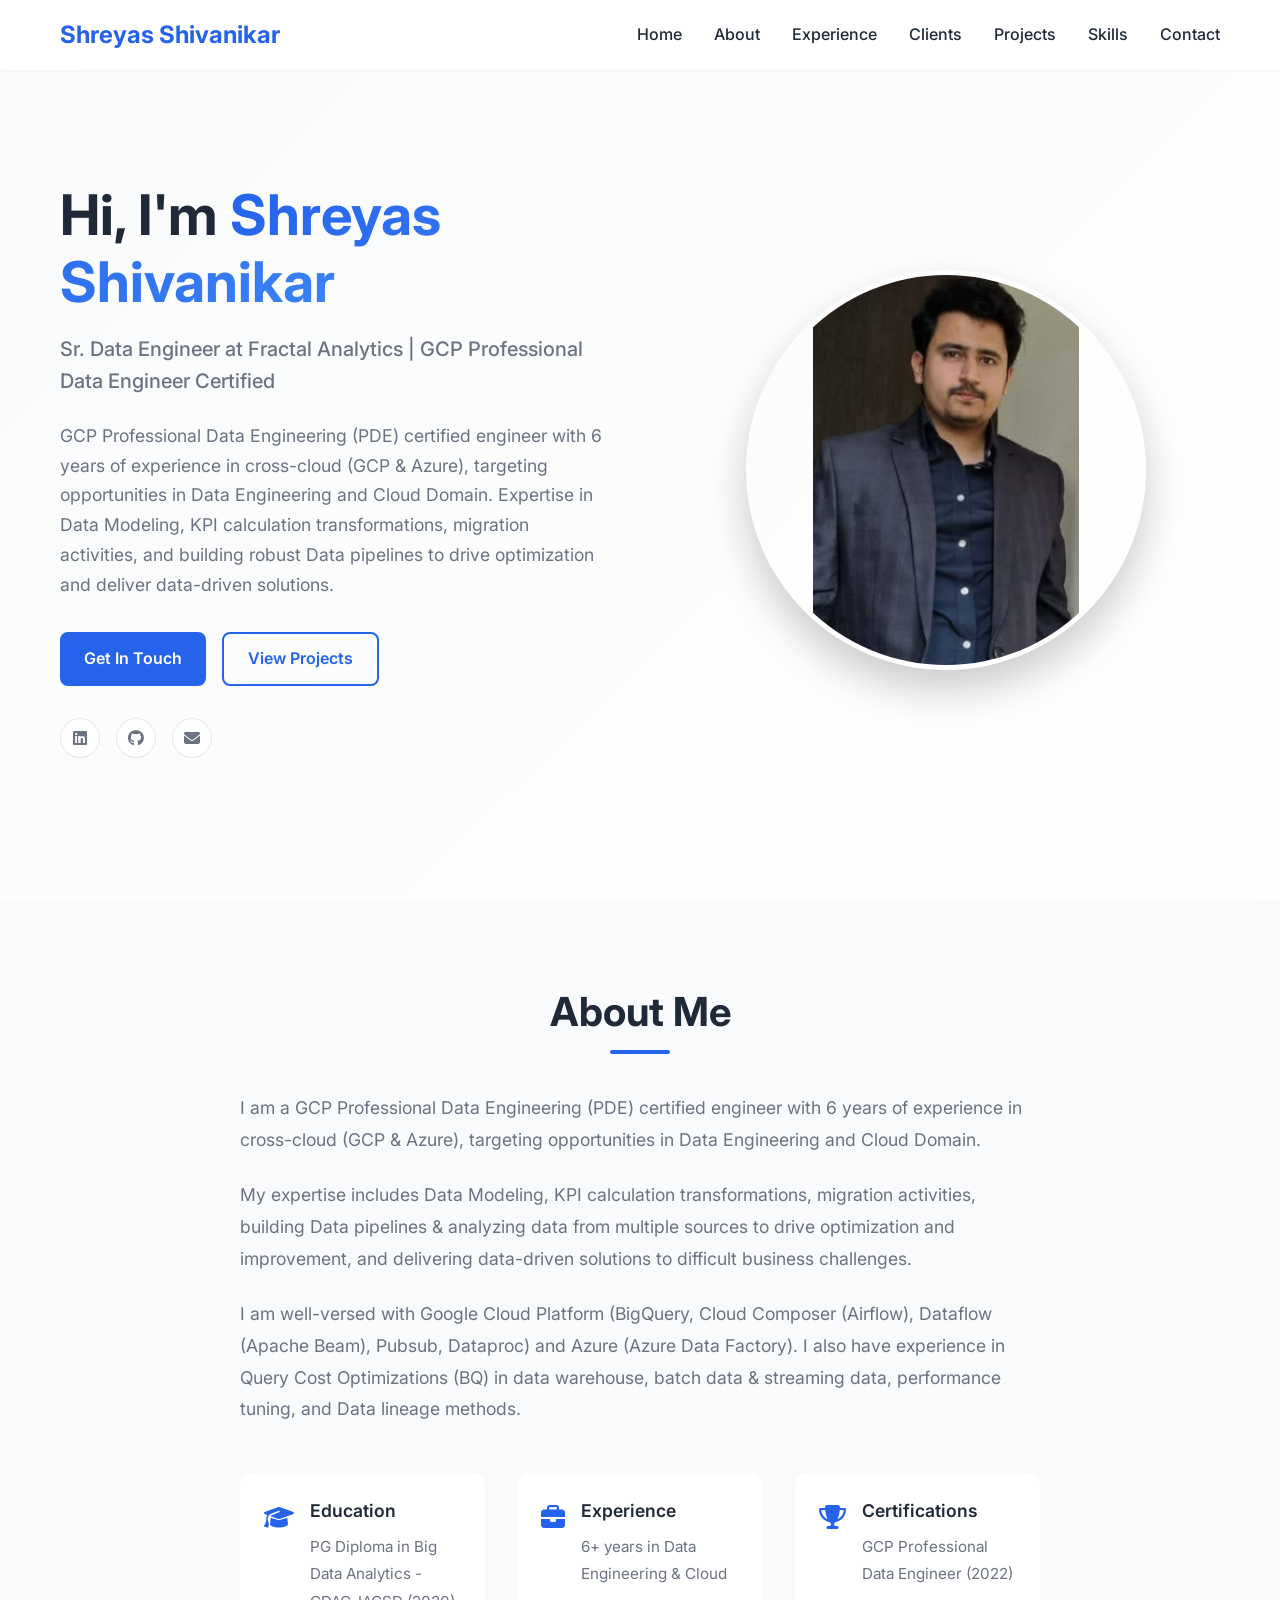
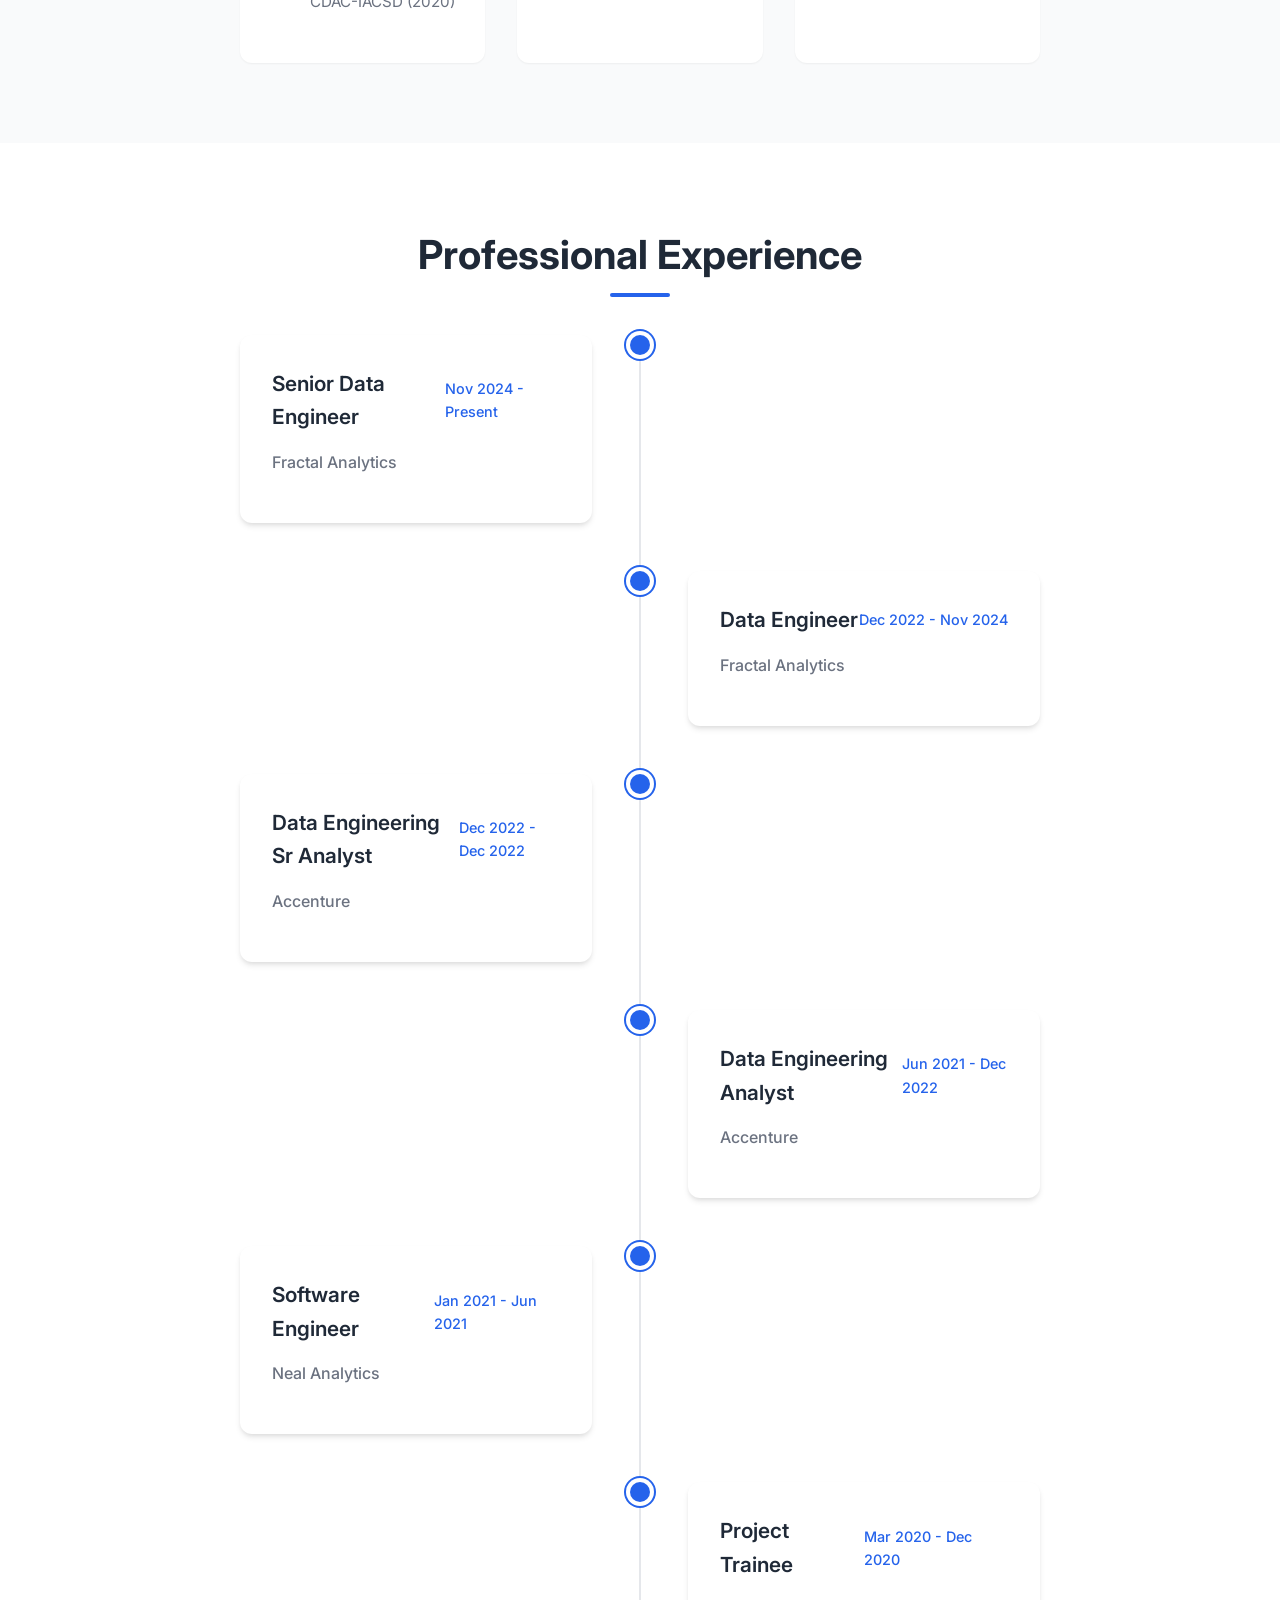
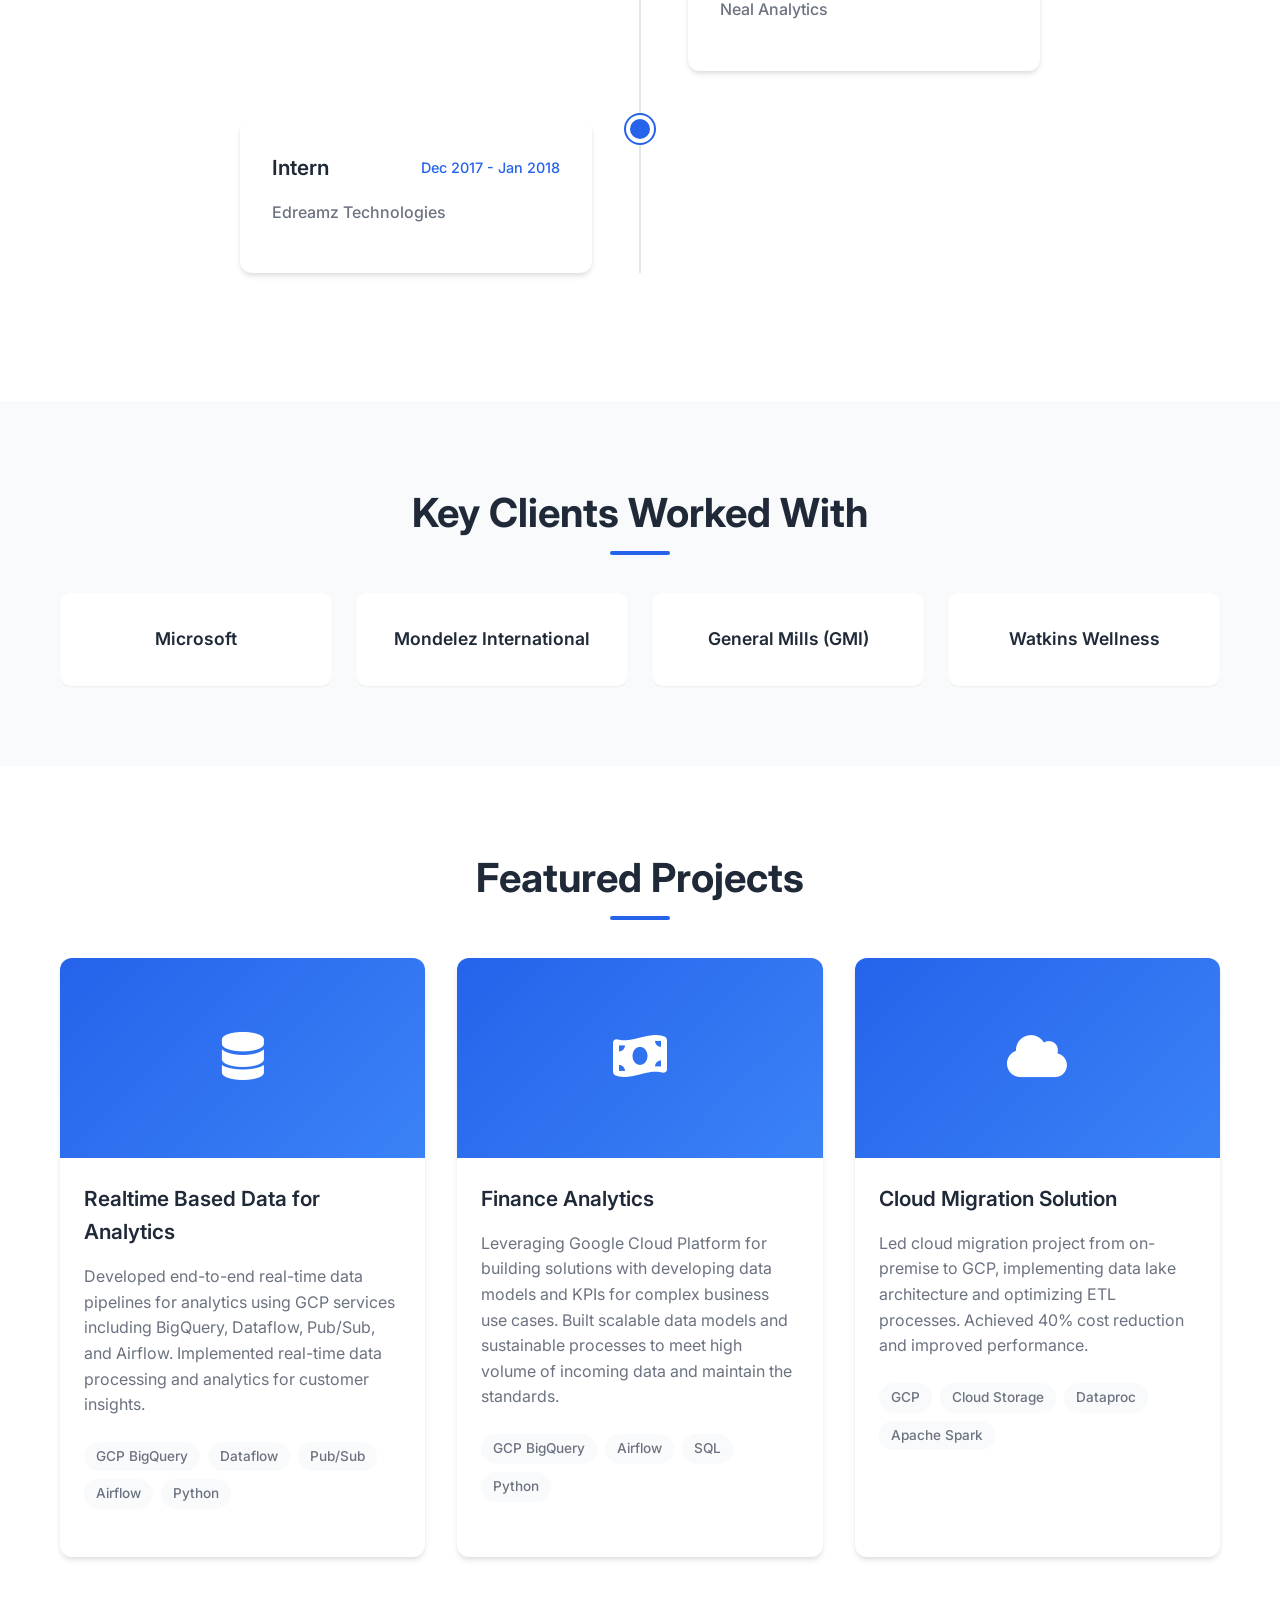
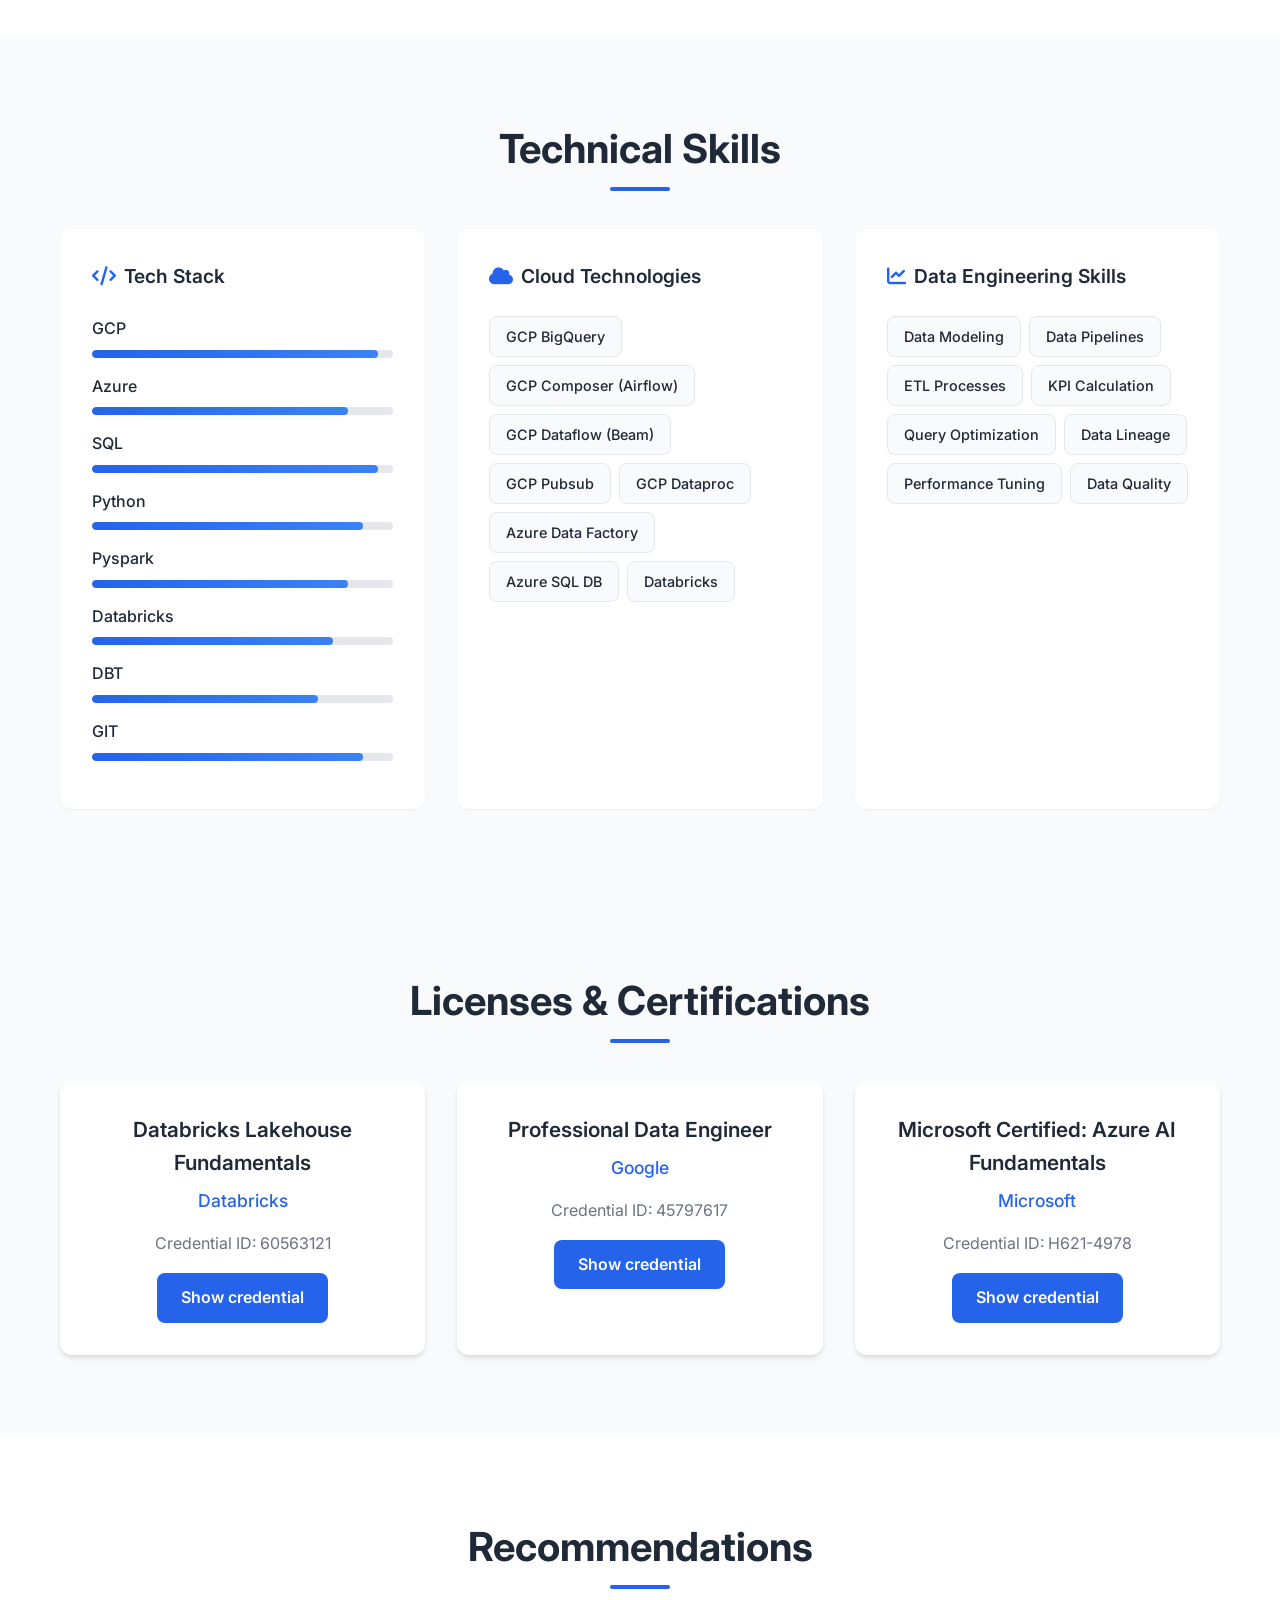
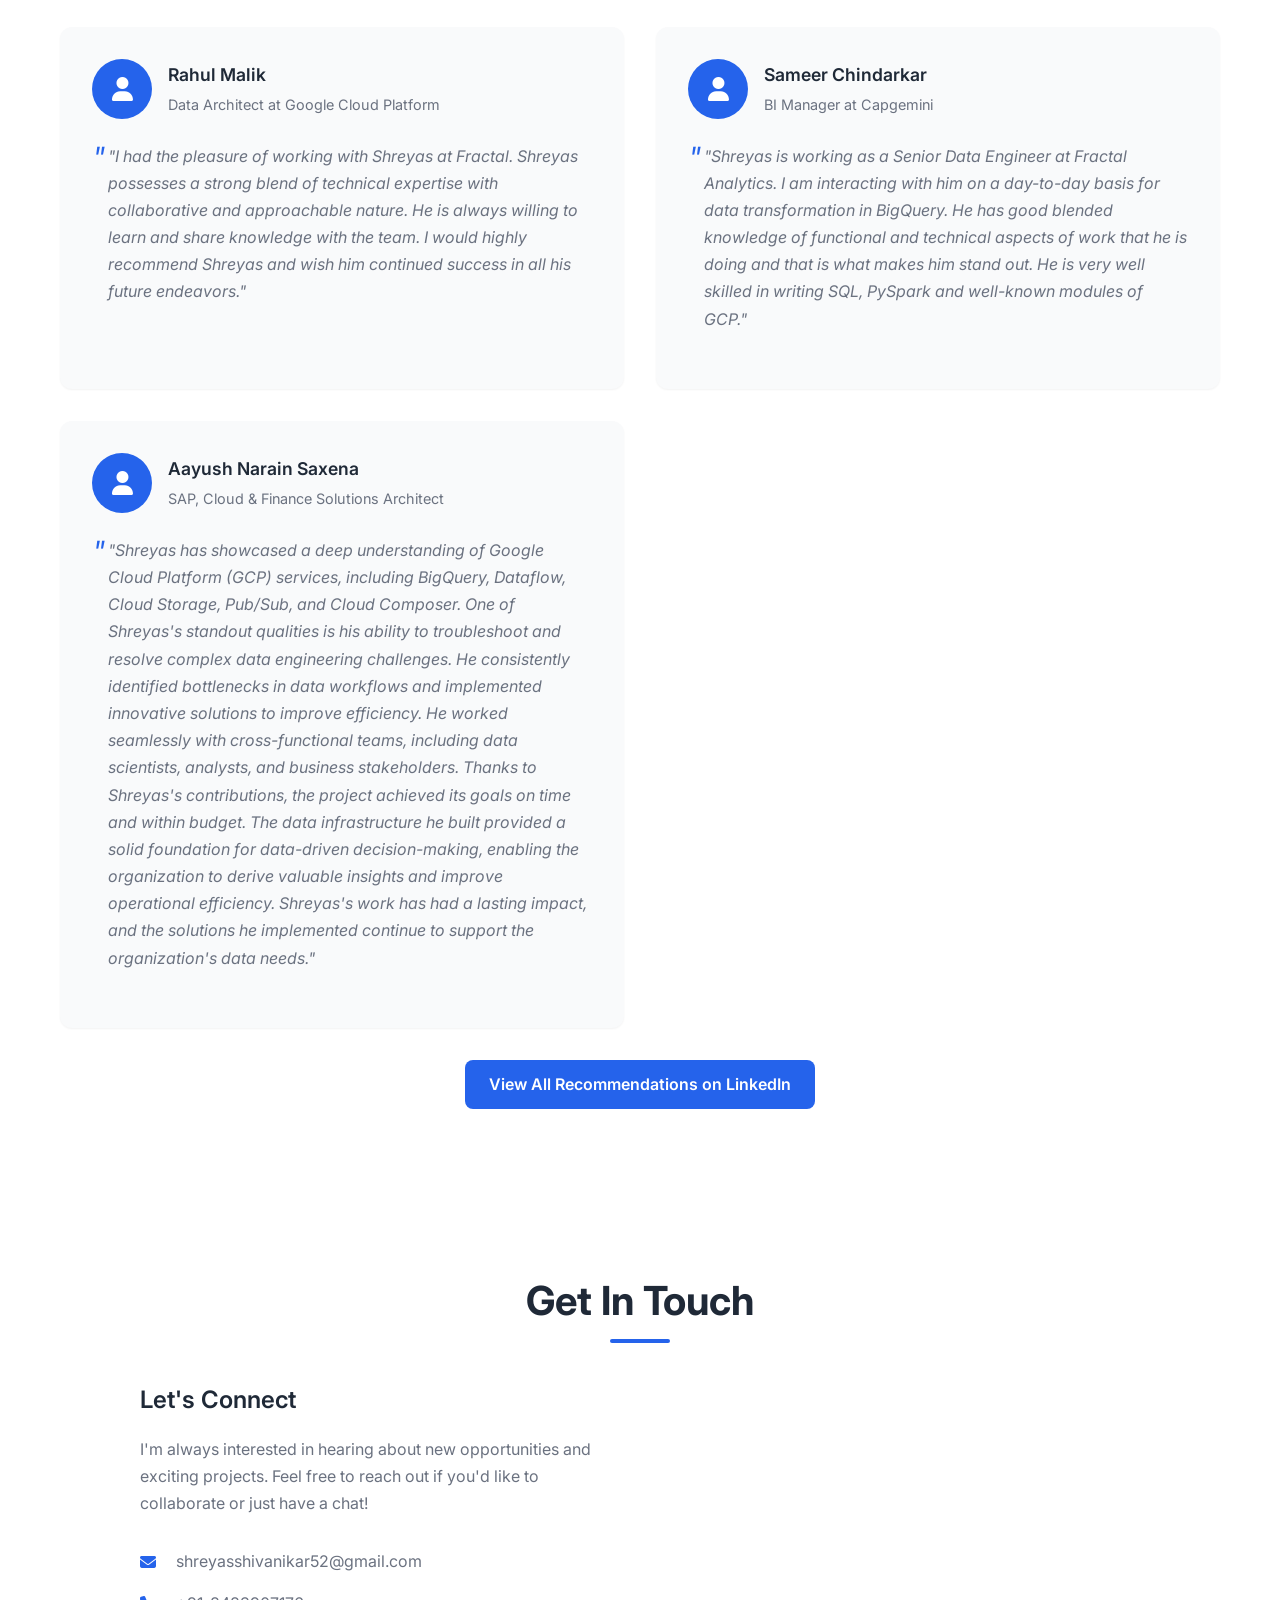
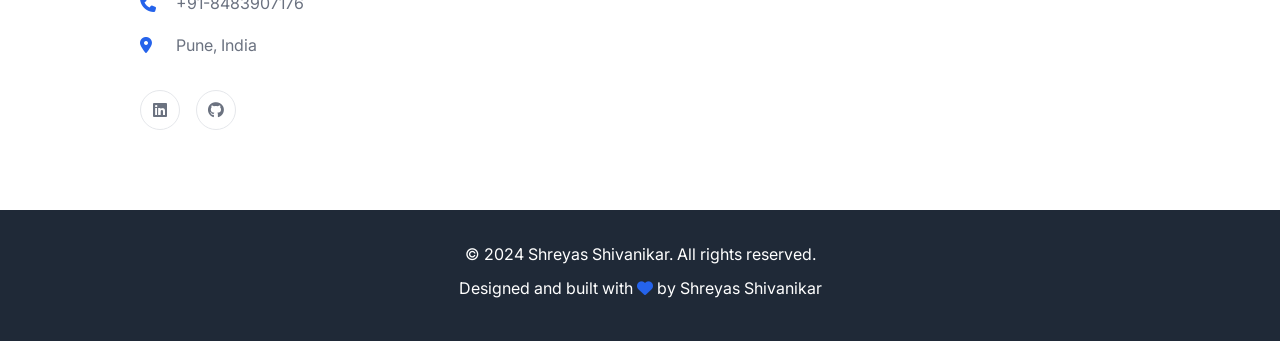
==== commit 5e877933: "Latest changes" ====
--- a/index.html
+++ b/index.html
@@ -24,6 +24,9 @@
                 </li>
                 <li class="nav-item">
                     <a href="#experience" class="nav-link">Experience</a>
+                </li>
+                <li class="nav-item">
+                    <a href="#clients" class="nav-link">Clients</a>
                 </li>
                 <li class="nav-item">
                     <a href="#projects" class="nav-link">Projects</a>
@@ -197,6 +200,27 @@
         </div>
     </section>
 
+    <!-- Key Clients Section -->
+    <section id="clients" class="clients">
+        <div class="container">
+            <h2 class="section-title">Key Clients Worked With</h2>
+            <div class="clients-grid">
+                <div class="client-item">
+                    <h3>Microsoft</h3>
+                </div>
+                <div class="client-item">
+                    <h3>Mondelez International</h3>
+                </div>
+                <div class="client-item">
+                    <h3>General Mills (GMI)</h3>
+                </div>
+                <div class="client-item">
+                    <h3>Watkins Wellness</h3>
+                </div>
+            </div>
+        </div>
+    </section>
+
     <!-- Projects Section -->
     <section id="projects" class="projects">
         <div class="container">
@@ -342,32 +366,6 @@
                         <span class="skill-tag">Data Quality</span>
                     </div>
                 </div>
-                <div class="skill-category">
-                    <h3><i class="fas fa-cloud"></i> Cloud Technologies</h3>
-                    <div class="skill-tags">
-                        <span class="skill-tag">GCP BigQuery</span>
-                        <span class="skill-tag">GCP Composer (Airflow)</span>
-                        <span class="skill-tag">GCP Dataflow (Beam)</span>
-                        <span class="skill-tag">GCP Pubsub</span>
-                        <span class="skill-tag">GCP Dataproc</span>
-                        <span class="skill-tag">Azure Data Factory</span>
-                        <span class="skill-tag">Azure SQL DB</span>
-                        <span class="skill-tag">Databricks</span>
-                    </div>
-                </div>
-                <div class="skill-category">
-                    <h3><i class="fas fa-chart-line"></i> Data Engineering Skills</h3>
-                    <div class="skill-tags">
-                        <span class="skill-tag">Data Modeling</span>
-                        <span class="skill-tag">Data Pipelines</span>
-                        <span class="skill-tag">ETL Processes</span>
-                        <span class="skill-tag">KPI Calculation</span>
-                        <span class="skill-tag">Query Optimization</span>
-                        <span class="skill-tag">Data Lineage</span>
-                        <span class="skill-tag">Performance Tuning</span>
-                        <span class="skill-tag">Data Quality</span>
-                    </div>
-                </div>
             </div>
         </div>
     </section>
--- a/styles.css
+++ b/styles.css
@@ -1033,3 +1033,36 @@
     text-align: center;
     margin-top: 2rem;
 }
+
+/* Clients Section */
+.clients {
+    background: var(--bg-light);
+}
+
+.clients-grid {
+    display: grid;
+    grid-template-columns: repeat(auto-fit, minmax(200px, 1fr));
+    gap: 1.5rem;
+    margin-top: 2rem;
+}
+
+.client-item {
+    background: var(--bg-white);
+    padding: 2rem;
+    border-radius: 12px;
+    box-shadow: var(--shadow-sm);
+    text-align: center;
+    transition: transform 0.3s ease, box-shadow 0.3s ease;
+}
+
+.client-item:hover {
+    transform: translateY(-3px);
+    box-shadow: var(--shadow-md);
+}
+
+.client-item h3 {
+    font-size: 1.1rem;
+    font-weight: 600;
+    color: var(--text-dark);
+    margin: 0;
+}
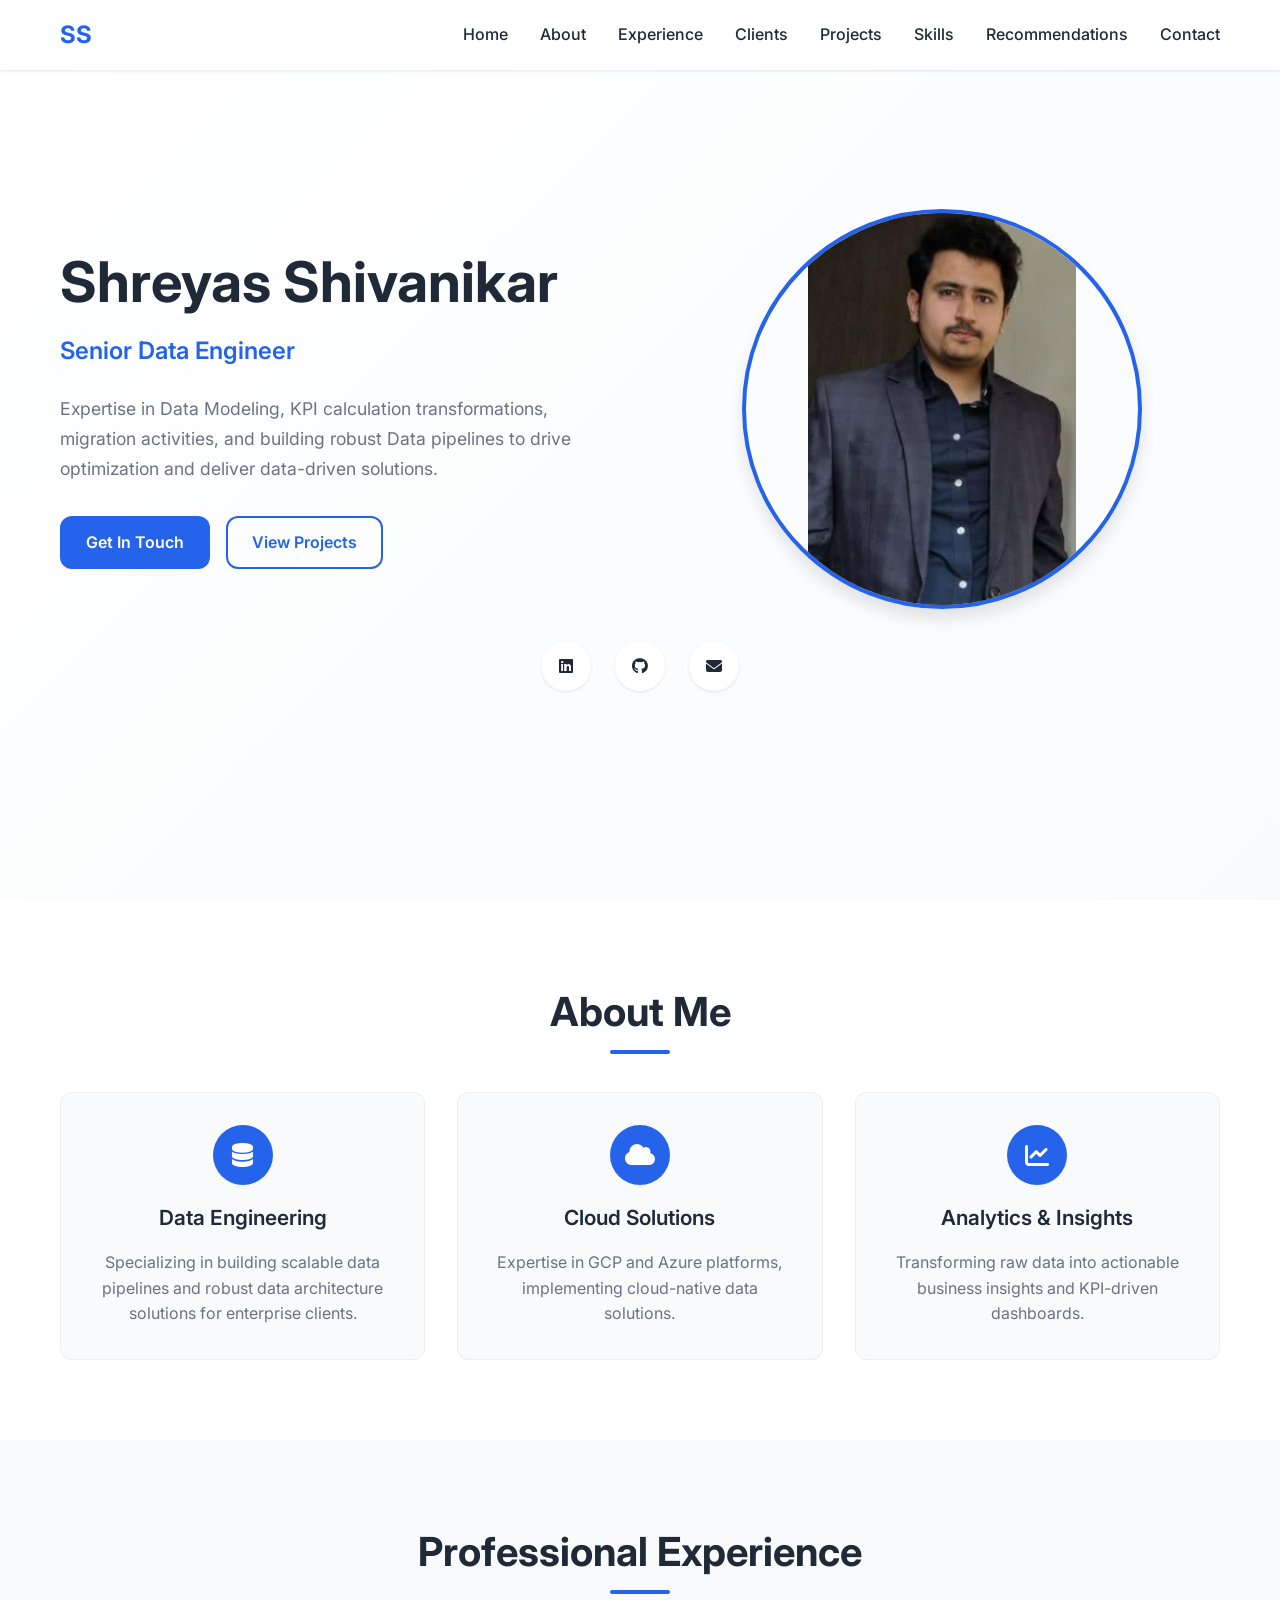
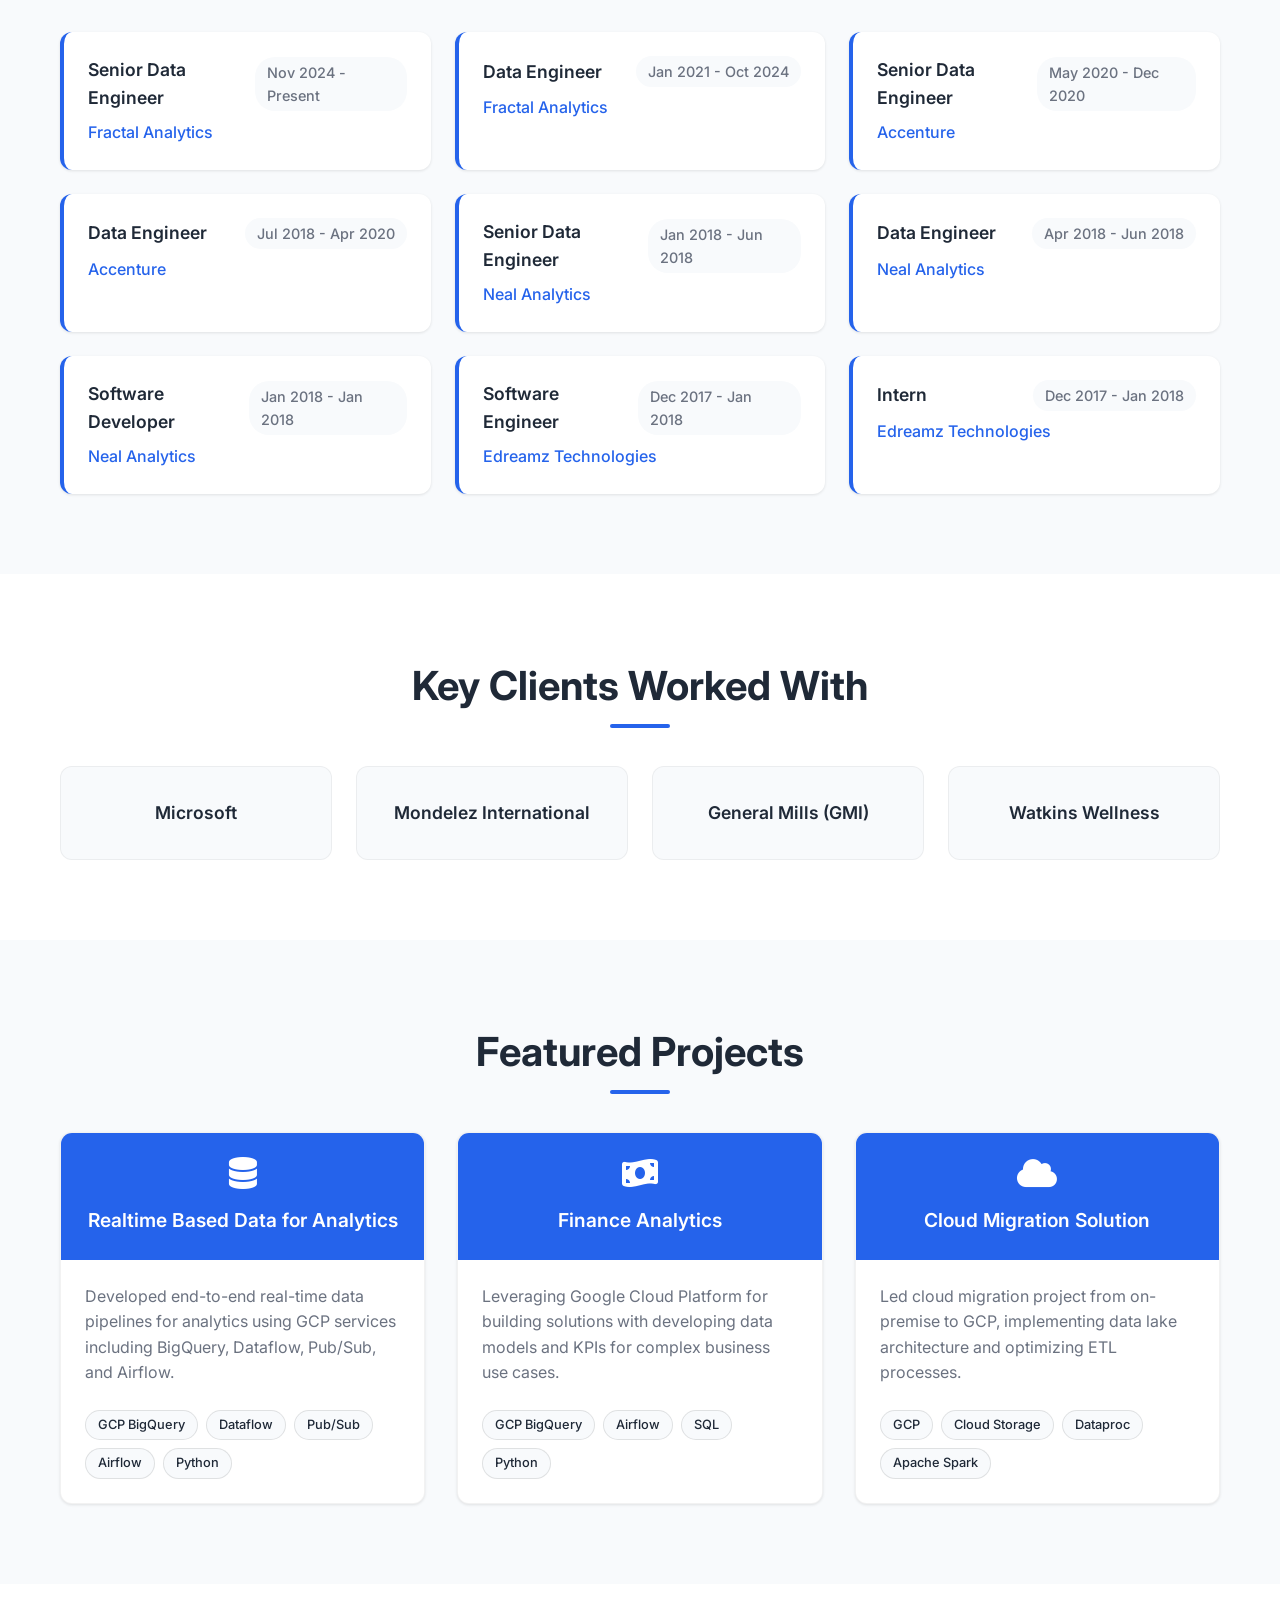
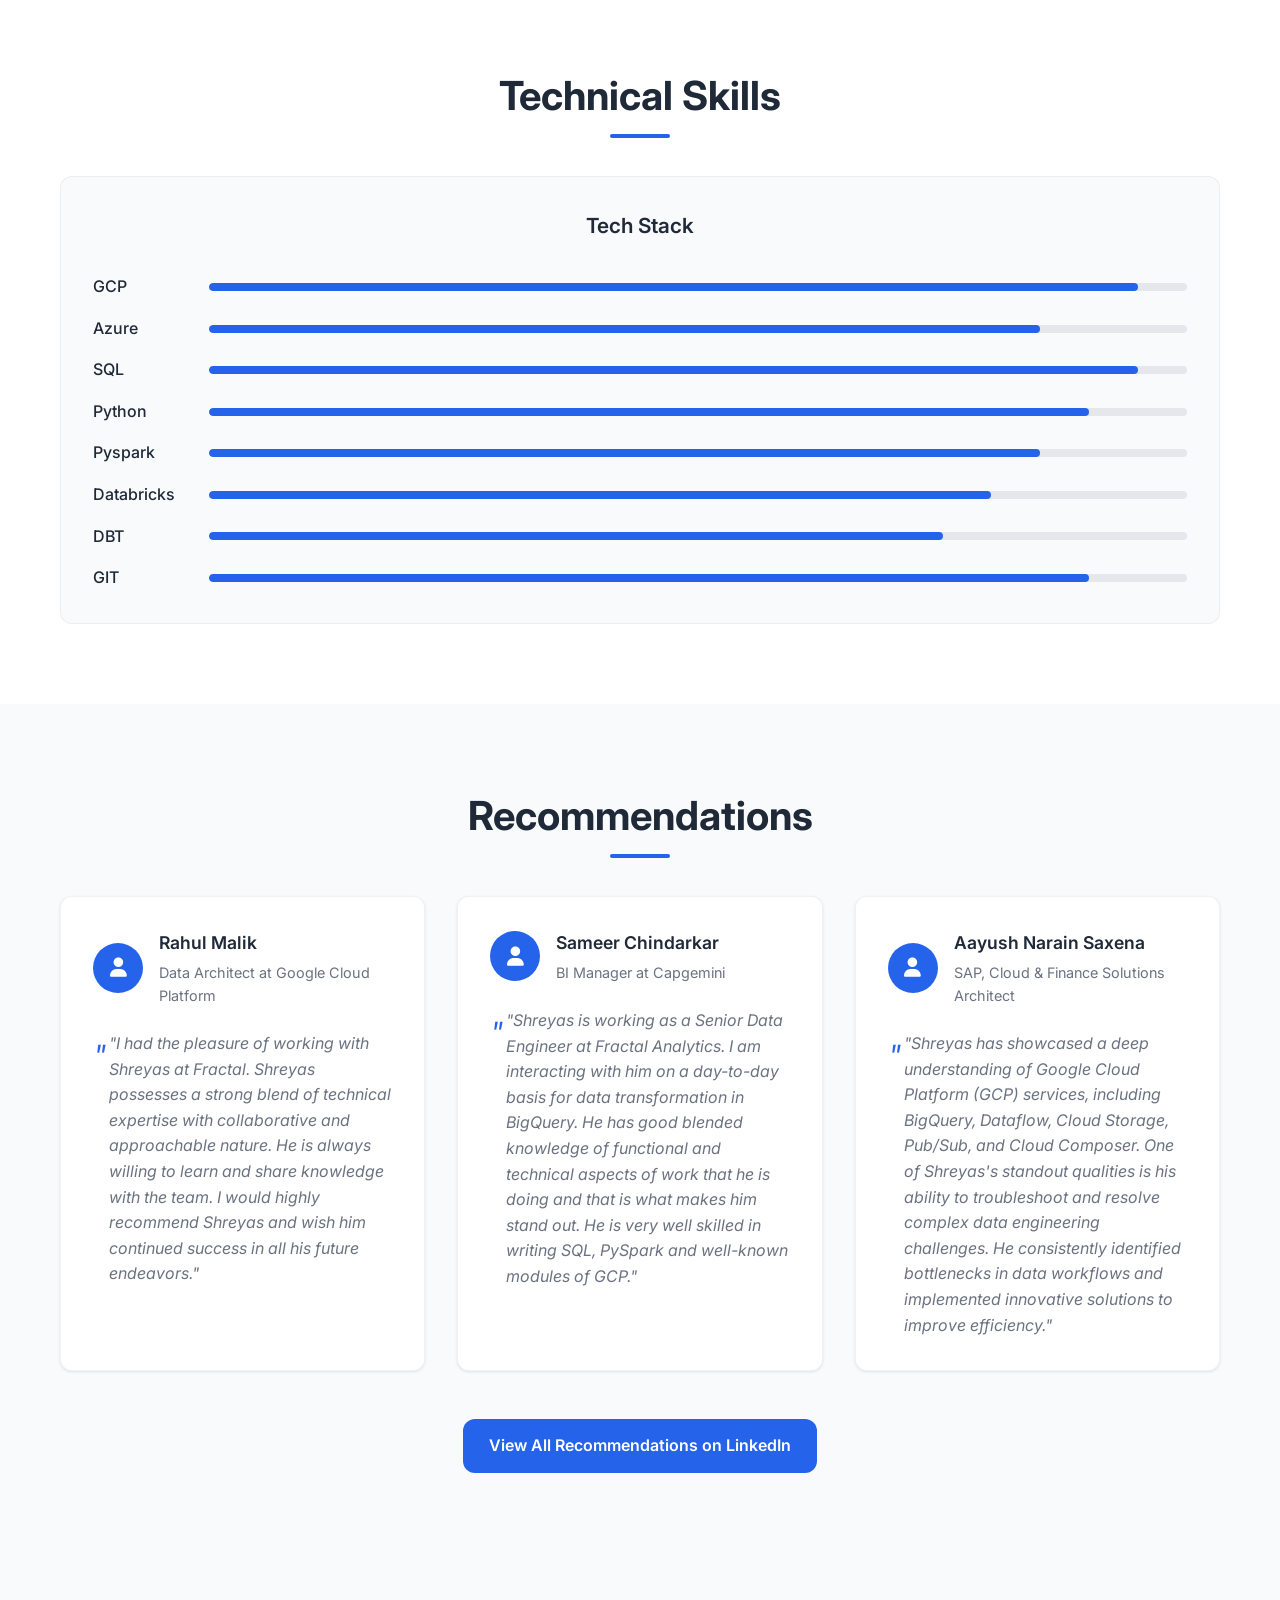
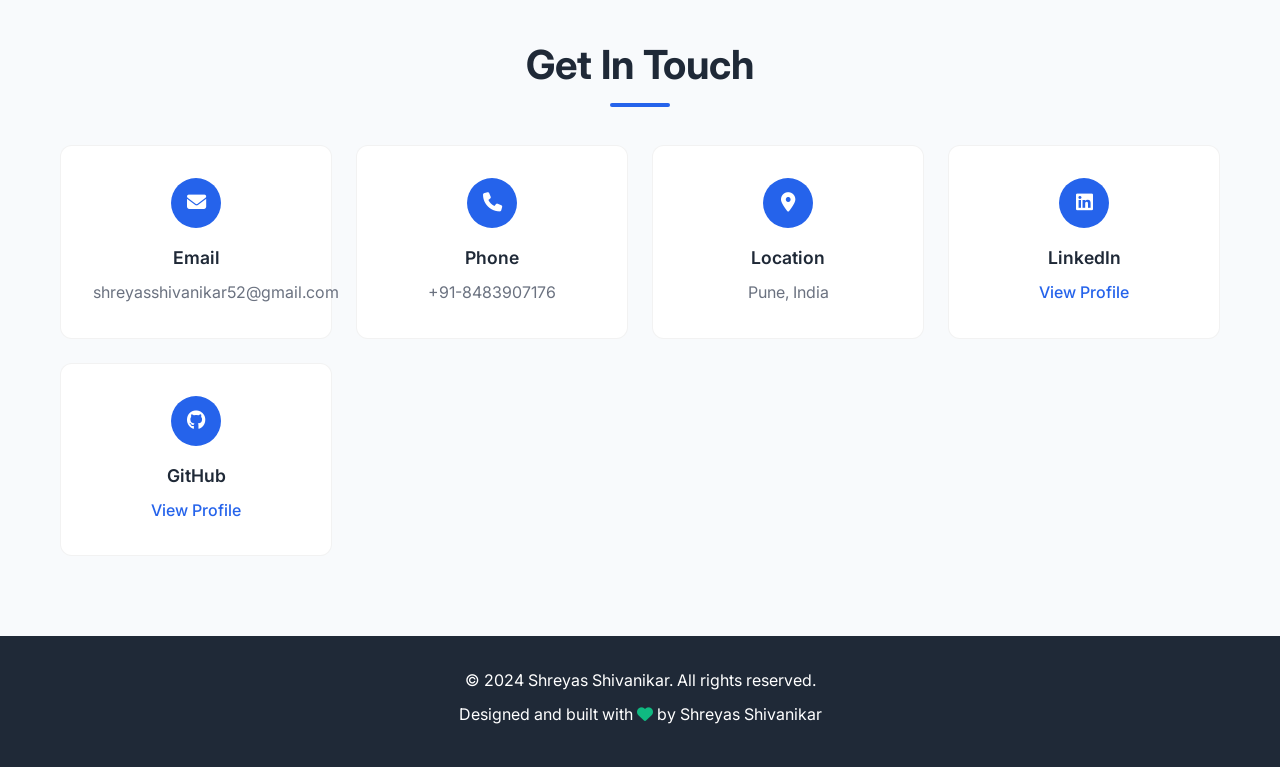
==== commit b4a857c4: "Phone version enabled, Web disabled" ====
--- a/index.html
+++ b/index.html
@@ -3,45 +3,32 @@
 <head>
     <meta charset="UTF-8">
     <meta name="viewport" content="width=device-width, initial-scale=1.0">
-    <title>Shreyas Shivanikar - Portfolio</title>
-    <link rel="stylesheet" href="styles.css">
-    <link href="https://fonts.googleapis.com/css2?family=Inter:wght@300;400;500;600;700&display=swap" rel="stylesheet">
+    <title>Shreyas Shivanikar - Data Engineer</title>
     <link rel="stylesheet" href="https://cdnjs.cloudflare.com/ajax/libs/font-awesome/6.4.0/css/all.min.css">
+    <link rel="stylesheet" href="styles2.css">
+    <link rel="preconnect" href="https://fonts.googleapis.com">
+    <link rel="preconnect" href="https://fonts.gstatic.com" crossorigin>
+    <link href="https://fonts.googleapis.com/css2?family=Inter:wght@300;400;500;600;700&family=Space+Grotesk:wght@400;500;700&display=swap" rel="stylesheet">
 </head>
 <body>
     <!-- Navigation -->
     <nav class="navbar">
         <div class="nav-container">
             <div class="nav-logo">
-                <a href="#home">Shreyas Shivanikar</a>
-            </div>
-            <ul class="nav-menu">
-                <li class="nav-item">
-                    <a href="#home" class="nav-link">Home</a>
-                </li>
-                <li class="nav-item">
-                    <a href="#about" class="nav-link">About</a>
-                </li>
-                <li class="nav-item">
-                    <a href="#experience" class="nav-link">Experience</a>
-                </li>
-                <li class="nav-item">
-                    <a href="#clients" class="nav-link">Clients</a>
-                </li>
-                <li class="nav-item">
-                    <a href="#projects" class="nav-link">Projects</a>
-                </li>
-                <li class="nav-item">
-                    <a href="#skills" class="nav-link">Skills</a>
-                </li>
-                <li class="nav-item">
-                    <a href="#contact" class="nav-link">Contact</a>
-                </li>
-            </ul>
+                <h2>SS</h2>
+            </div>
+            <div class="nav-menu" id="nav-menu">
+                <a href="#home" class="nav-link">Home</a>
+                <a href="#about" class="nav-link">About</a>
+                <a href="#experience" class="nav-link">Experience</a>
+                <a href="#clients" class="nav-link">Clients</a>
+                <a href="#projects" class="nav-link">Projects</a>
+                <a href="#skills" class="nav-link">Skills</a>
+                <a href="#recommendations" class="nav-link">Recommendations</a>
+                <a href="#contact" class="nav-link">Contact</a>
+            </div>
             <div class="nav-toggle" id="mobile-menu">
-                <span class="bar"></span>
-                <span class="bar"></span>
-                <span class="bar"></span>
+                <i class="fas fa-bars"></i>
             </div>
         </div>
     </nav>
@@ -50,30 +37,31 @@
     <section id="home" class="hero">
         <div class="hero-container">
             <div class="hero-content">
-                <h1 class="hero-title">Hi, I'm <span class="highlight">Shreyas Shivanikar</span></h1>
-                <p class="hero-subtitle">Sr. Data Engineer at Fractal Analytics | GCP Professional Data Engineer Certified</p>
-                <p class="hero-description">
-                    GCP Professional Data Engineering (PDE) certified engineer with 6 years of experience in cross-cloud (GCP & Azure), targeting opportunities in Data Engineering and Cloud Domain.
-                    Expertise in Data Modeling, KPI calculation transformations, migration activities, and building robust Data pipelines to drive optimization and deliver data-driven solutions.
-                </p>
-                <div class="hero-buttons">
-                    <a href="#contact" class="btn btn-primary">Get In Touch</a>
-                    <a href="#projects" class="btn btn-secondary">View Projects</a>
-                </div>
-                <div class="hero-social">
-                    <a href="https://linkedin.com/in/shreyas-shivanikar-906a01172" target="_blank" class="social-link">
-                        <i class="fab fa-linkedin"></i>
-                    </a>
-                    <a href="https://github.com/shreyasshivanikar" target="_blank" class="social-link">
-                        <i class="fab fa-github"></i>
-                    </a>
-                    <a href="mailto:shreyasshivanikar52@gmail.com" class="social-link">
-                        <i class="fas fa-envelope"></i>
-                    </a>
-                </div>
-            </div>
-            <div class="hero-image">
-                <img src="Profile Photo.png" alt="Shreyas Shivanikar" class="profile-img">
+                <div class="hero-text">
+                    <h1 class="hero-title">Shreyas Shivanikar</h1>
+                    <p class="hero-subtitle">Senior Data Engineer</p>
+                    <p class="hero-description">
+                        Expertise in Data Modeling, KPI calculation transformations, migration activities, and building robust Data pipelines to drive optimization and deliver data-driven solutions.
+                    </p>
+                    <div class="hero-buttons">
+                        <a href="#contact" class="btn btn-primary">Get In Touch</a>
+                        <a href="#projects" class="btn btn-outline">View Projects</a>
+                    </div>
+                </div>
+                <div class="hero-image">
+                    <img src="Profile Photo.png" alt="Shreyas Shivanikar" class="profile-img">
+                </div>
+            </div>
+            <div class="hero-social">
+                <a href="https://linkedin.com/in/shreyas-shivanikar-906a01172" target="_blank" class="social-link">
+                    <i class="fab fa-linkedin"></i>
+                </a>
+                <a href="https://github.com/shreyas2704" target="_blank" class="social-link">
+                    <i class="fab fa-github"></i>
+                </a>
+                <a href="mailto:shreyasshivanikar52@gmail.com" class="social-link">
+                    <i class="fas fa-envelope"></i>
+                </a>
             </div>
         </div>
     </section>
@@ -82,40 +70,27 @@
     <section id="about" class="about">
         <div class="container">
             <h2 class="section-title">About Me</h2>
-            <div class="about-content">
-                <div class="about-text">
-                    <p>
-                        I am a GCP Professional Data Engineering (PDE) certified engineer with 6 years of experience in cross-cloud (GCP & Azure), targeting opportunities in Data Engineering and Cloud Domain.
-                    </p>
-                    <p>
-                        My expertise includes Data Modeling, KPI calculation transformations, migration activities, building Data pipelines & analyzing data from multiple sources to drive optimization and improvement, and delivering data-driven solutions to difficult business challenges.
-                    </p>
-                    <p>
-                        I am well-versed with Google Cloud Platform (BigQuery, Cloud Composer (Airflow), Dataflow (Apache Beam), Pubsub, Dataproc) and Azure (Azure Data Factory). I also have experience in Query Cost Optimizations (BQ) in data warehouse, batch data & streaming data, performance tuning, and Data lineage methods.
-                    </p>
-                    <div class="about-highlights">
-                        <div class="highlight-item">
-                            <i class="fas fa-graduation-cap"></i>
-                            <div>
-                                <h3>Education</h3>
-                                <p>PG Diploma in Big Data Analytics - CDAC-IACSD (2020)</p>
-                            </div>
-                        </div>
-                        <div class="highlight-item">
-                            <i class="fas fa-briefcase"></i>
-                            <div>
-                                <h3>Experience</h3>
-                                <p>6+ years in Data Engineering & Cloud</p>
-                            </div>
-                        </div>
-                        <div class="highlight-item">
-                            <i class="fas fa-trophy"></i>
-                            <div>
-                                <h3>Certifications</h3>
-                                <p>GCP Professional Data Engineer (2022)</p>
-                            </div>
-                        </div>
-                    </div>
+            <div class="about-grid">
+                <div class="about-card">
+                    <div class="about-icon">
+                        <i class="fas fa-database"></i>
+                    </div>
+                    <h3>Data Engineering</h3>
+                    <p>Specializing in building scalable data pipelines and robust data architecture solutions for enterprise clients.</p>
+                </div>
+                <div class="about-card">
+                    <div class="about-icon">
+                        <i class="fas fa-cloud"></i>
+                    </div>
+                    <h3>Cloud Solutions</h3>
+                    <p>Expertise in GCP and Azure platforms, implementing cloud-native data solutions.</p>
+                </div>
+                <div class="about-card">
+                    <div class="about-icon">
+                        <i class="fas fa-chart-line"></i>
+                    </div>
+                    <h3>Analytics & Insights</h3>
+                    <p>Transforming raw data into actionable business insights and KPI-driven dashboards.</p>
                 </div>
             </div>
         </div>
@@ -125,76 +100,69 @@
     <section id="experience" class="experience">
         <div class="container">
             <h2 class="section-title">Professional Experience</h2>
-            <div class="timeline">
-                <div class="timeline-item">
-                    <div class="timeline-dot"></div>
-                    <div class="timeline-content">
-                        <div class="timeline-header">
-                            <h3>Senior Data Engineer</h3>
-                            <span class="timeline-date">Nov 2024 - Present</span>
-                        </div>
-                        <h4>Fractal Analytics</h4>
-                    </div>
-                </div>
-                <div class="timeline-item">
-                    <div class="timeline-dot"></div>
-                    <div class="timeline-content">
-                        <div class="timeline-header">
-                            <h3>Data Engineer</h3>
-                            <span class="timeline-date">Dec 2022 - Nov 2024</span>
-                        </div>
-                        <h4>Fractal Analytics</h4>
-                    </div>
-                </div>
-                <div class="timeline-item">
-                    <div class="timeline-dot"></div>
-                    <div class="timeline-content">
-                        <div class="timeline-header">
-                            <h3>Data Engineering Sr Analyst</h3>
-                            <span class="timeline-date">Dec 2022 - Dec 2022</span>
-                        </div>
-                        <h4>Accenture</h4>
-                    </div>
-                </div>
-                <div class="timeline-item">
-                    <div class="timeline-dot"></div>
-                    <div class="timeline-content">
-                        <div class="timeline-header">
-                            <h3>Data Engineering Analyst</h3>
-                            <span class="timeline-date">Jun 2021 - Dec 2022</span>
-                        </div>
-                        <h4>Accenture</h4>
-                    </div>
-                </div>
-                <div class="timeline-item">
-                    <div class="timeline-dot"></div>
-                    <div class="timeline-content">
-                        <div class="timeline-header">
-                            <h3>Software Engineer</h3>
-                            <span class="timeline-date">Jan 2021 - Jun 2021</span>
-                        </div>
-                        <h4>Neal Analytics</h4>
-                    </div>
-                </div>
-                <div class="timeline-item">
-                    <div class="timeline-dot"></div>
-                    <div class="timeline-content">
-                        <div class="timeline-header">
-                            <h3>Project Trainee</h3>
-                            <span class="timeline-date">Mar 2020 - Dec 2020</span>
-                        </div>
-                        <h4>Neal Analytics</h4>
-                    </div>
-                </div>
-                <div class="timeline-item">
-                    <div class="timeline-dot"></div>
-                    <div class="timeline-content">
-                        <div class="timeline-header">
-                            <h3>Intern</h3>
-                            <span class="timeline-date">Dec 2017 - Jan 2018</span>
-                        </div>
-                        <h4>Edreamz Technologies</h4>
-                    </div>
+            <div class="experience-grid">
+                <div class="exp-card">
+                    <div class="exp-header">
+                        <h3>Senior Data Engineer</h3>
+                        <span class="exp-date">Nov 2024 - Present</span>
+                    </div>
+                    <h4>Fractal Analytics</h4>
+                </div>
+                <div class="exp-card">
+                    <div class="exp-header">
+                        <h3>Data Engineer</h3>
+                        <span class="exp-date">Jan 2021 - Oct 2024</span>
+                    </div>
+                    <h4>Fractal Analytics</h4>
+                </div>
+                <div class="exp-card">
+                    <div class="exp-header">
+                        <h3>Senior Data Engineer</h3>
+                        <span class="exp-date">May 2020 - Dec 2020</span>
+                    </div>
+                    <h4>Accenture</h4>
+                </div>
+                <div class="exp-card">
+                    <div class="exp-header">
+                        <h3>Data Engineer</h3>
+                        <span class="exp-date">Jul 2018 - Apr 2020</span>
+                    </div>
+                    <h4>Accenture</h4>
+                </div>
+                <div class="exp-card">
+                    <div class="exp-header">
+                        <h3>Senior Data Engineer</h3>
+                        <span class="exp-date">Jan 2018 - Jun 2018</span>
+                    </div>
+                    <h4>Neal Analytics</h4>
+                </div>
+                <div class="exp-card">
+                    <div class="exp-header">
+                        <h3>Data Engineer</h3>
+                        <span class="exp-date">Apr 2018 - Jun 2018</span>
+                    </div>
+                    <h4>Neal Analytics</h4>
+                </div>
+                <div class="exp-card">
+                    <div class="exp-header">
+                        <h3>Software Developer</h3>
+                        <span class="exp-date">Jan 2018 - Jan 2018</span>
+                    </div>
+                    <h4>Neal Analytics</h4>
+                </div>
+                <div class="exp-card">
+                    <div class="exp-header">
+                        <h3>Software Engineer</h3>
+                        <span class="exp-date">Dec 2017 - Jan 2018</span>
+                    </div>
+                    <h4>Edreamz Technologies</h4>
+                </div>
+                <div class="exp-card">
+                    <div class="exp-header">
+                        <h3>Intern</h3>
+                        <span class="exp-date">Dec 2017 - Jan 2018</span>
+                    </div>
+                    <h4>Edreamz Technologies</h4>
                 </div>
             </div>
         </div>
@@ -227,55 +195,43 @@
             <h2 class="section-title">Featured Projects</h2>
             <div class="projects-grid">
                 <div class="project-card">
-                    <div class="project-image">
-                        <div class="project-placeholder">
-                            <i class="fas fa-database"></i>
-                        </div>
-                    </div>
-                    <div class="project-content">
+                    <div class="project-header">
+                        <i class="fas fa-database"></i>
                         <h3>Realtime Based Data for Analytics</h3>
-                        <p>Developed end-to-end real-time data pipelines for analytics using GCP services including BigQuery, Dataflow, Pub/Sub, and Airflow. Implemented real-time data processing and analytics for customer insights.</p>
-                        <div class="project-tech">
-                            <span class="tech-tag">GCP BigQuery</span>
-                            <span class="tech-tag">Dataflow</span>
-                            <span class="tech-tag">Pub/Sub</span>
-                            <span class="tech-tag">Airflow</span>
-                            <span class="tech-tag">Python</span>
-                        </div>
+                    </div>
+                    <p>Developed end-to-end real-time data pipelines for analytics using GCP services including BigQuery, Dataflow, Pub/Sub, and Airflow.</p>
+                    <div class="project-tech">
+                        <span class="tech-tag">GCP BigQuery</span>
+                        <span class="tech-tag">Dataflow</span>
+                        <span class="tech-tag">Pub/Sub</span>
+                        <span class="tech-tag">Airflow</span>
+                        <span class="tech-tag">Python</span>
                     </div>
                 </div>
                 <div class="project-card">
-                    <div class="project-image">
-                        <div class="project-placeholder">
-                            <i class="fas fa-money-bill-wave"></i>
-                        </div>
-                    </div>
-                    <div class="project-content">
+                    <div class="project-header">
+                        <i class="fas fa-money-bill-wave"></i>
                         <h3>Finance Analytics</h3>
-                        <p>Leveraging Google Cloud Platform for building solutions with developing data models and KPIs for complex business use cases. Built scalable data models and sustainable processes to meet high volume of incoming data and maintain the standards.</p>
-                        <div class="project-tech">
-                            <span class="tech-tag">GCP BigQuery</span>
-                            <span class="tech-tag">Airflow</span>
-                            <span class="tech-tag">SQL</span>
-                            <span class="tech-tag">Python</span>
-                        </div>
+                    </div>
+                    <p>Leveraging Google Cloud Platform for building solutions with developing data models and KPIs for complex business use cases.</p>
+                    <div class="project-tech">
+                        <span class="tech-tag">GCP BigQuery</span>
+                        <span class="tech-tag">Airflow</span>
+                        <span class="tech-tag">SQL</span>
+                        <span class="tech-tag">Python</span>
                     </div>
                 </div>
                 <div class="project-card">
-                    <div class="project-image">
-                        <div class="project-placeholder">
-                            <i class="fas fa-cloud"></i>
-                        </div>
-                    </div>
-                    <div class="project-content">
+                    <div class="project-header">
+                        <i class="fas fa-cloud"></i>
                         <h3>Cloud Migration Solution</h3>
-                        <p>Led cloud migration project from on-premise to GCP, implementing data lake architecture and optimizing ETL processes. Achieved 40% cost reduction and improved performance.</p>
-                        <div class="project-tech">
-                            <span class="tech-tag">GCP</span>
-                            <span class="tech-tag">Cloud Storage</span>
-                            <span class="tech-tag">Dataproc</span>
-                            <span class="tech-tag">Apache Spark</span>
-                        </div>
+                    </div>
+                    <p>Led cloud migration project from on-premise to GCP, implementing data lake architecture and optimizing ETL processes.</p>
+                    <div class="project-tech">
+                        <span class="tech-tag">GCP</span>
+                        <span class="tech-tag">Cloud Storage</span>
+                        <span class="tech-tag">Dataproc</span>
+                        <span class="tech-tag">Apache Spark</span>
                     </div>
                 </div>
             </div>
@@ -287,8 +243,8 @@
         <div class="container">
             <h2 class="section-title">Technical Skills</h2>
             <div class="skills-grid">
-                <div class="skill-category">
-                    <h3><i class="fas fa-code"></i> Tech Stack</h3>
+                <div class="skill-card">
+                    <h3>Tech Stack</h3>
                     <div class="skill-list">
                         <div class="skill-item">
                             <span>GCP</span>
@@ -339,59 +295,6 @@
                             </div>
                         </div>
                     </div>
-                </div>
-                <div class="skill-category">
-                    <h3><i class="fas fa-cloud"></i> Cloud Technologies</h3>
-                    <div class="skill-tags">
-                        <span class="skill-tag">GCP BigQuery</span>
-                        <span class="skill-tag">GCP Composer (Airflow)</span>
-                        <span class="skill-tag">GCP Dataflow (Beam)</span>
-                        <span class="skill-tag">GCP Pubsub</span>
-                        <span class="skill-tag">GCP Dataproc</span>
-                        <span class="skill-tag">Azure Data Factory</span>
-                        <span class="skill-tag">Azure SQL DB</span>
-                        <span class="skill-tag">Databricks</span>
-                    </div>
-                </div>
-                <div class="skill-category">
-                    <h3><i class="fas fa-chart-line"></i> Data Engineering Skills</h3>
-                    <div class="skill-tags">
-                        <span class="skill-tag">Data Modeling</span>
-                        <span class="skill-tag">Data Pipelines</span>
-                        <span class="skill-tag">ETL Processes</span>
-                        <span class="skill-tag">KPI Calculation</span>
-                        <span class="skill-tag">Query Optimization</span>
-                        <span class="skill-tag">Data Lineage</span>
-                        <span class="skill-tag">Performance Tuning</span>
-                        <span class="skill-tag">Data Quality</span>
-                    </div>
-                </div>
-            </div>
-        </div>
-    </section>
-
-    <!-- Certifications Section -->
-    <section id="certifications" class="certifications">
-        <div class="container">
-            <h2 class="section-title">Licenses & Certifications</h2>
-            <div class="certification-grid">
-                <div class="certification-item">
-                    <h3>Databricks Lakehouse Fundamentals</h3>
-                    <h4>Databricks</h4>
-                    <p>Credential ID: 60563121</p>
-                    <a href="#" target="_blank" class="btn btn-primary">Show credential</a>
-                </div>
-                <div class="certification-item">
-                    <h3>Professional Data Engineer</h3>
-                    <h4>Google</h4>
-                    <p>Credential ID: 45797617</p>
-                    <a href="#" target="_blank" class="btn btn-primary">Show credential</a>
-                </div>
-                <div class="certification-item">
-                    <h3>Microsoft Certified: Azure AI Fundamentals</h3>
-                    <h4>Microsoft</h4>
-                    <p>Credential ID: H621-4978</p>
-                    <a href="#" target="_blank" class="btn btn-primary">Show credential</a>
                 </div>
             </div>
         </div>
@@ -402,7 +305,7 @@
         <div class="container">
             <h2 class="section-title">Recommendations</h2>
             <div class="recommendations-grid">
-                <div class="recommendation-item">
+                <div class="recommendation-card">
                     <div class="recommendation-header">
                         <div class="recommendation-avatar">
                             <i class="fas fa-user"></i>
@@ -416,7 +319,7 @@
                         <p>"I had the pleasure of working with Shreyas at Fractal. Shreyas possesses a strong blend of technical expertise with collaborative and approachable nature. He is always willing to learn and share knowledge with the team. I would highly recommend Shreyas and wish him continued success in all his future endeavors."</p>
                     </div>
                 </div>
-                <div class="recommendation-item">
+                <div class="recommendation-card">
                     <div class="recommendation-header">
                         <div class="recommendation-avatar">
                             <i class="fas fa-user"></i>
@@ -430,7 +333,7 @@
                         <p>"Shreyas is working as a Senior Data Engineer at Fractal Analytics. I am interacting with him on a day-to-day basis for data transformation in BigQuery. He has good blended knowledge of functional and technical aspects of work that he is doing and that is what makes him stand out. He is very well skilled in writing SQL, PySpark and well-known modules of GCP."</p>
                     </div>
                 </div>
-                <div class="recommendation-item">
+                <div class="recommendation-card">
                     <div class="recommendation-header">
                         <div class="recommendation-avatar">
                             <i class="fas fa-user"></i>
@@ -441,7 +344,7 @@
                         </div>
                     </div>
                     <div class="recommendation-content">
-                        <p>"Shreyas has showcased a deep understanding of Google Cloud Platform (GCP) services, including BigQuery, Dataflow, Cloud Storage, Pub/Sub, and Cloud Composer. One of Shreyas's standout qualities is his ability to troubleshoot and resolve complex data engineering challenges. He consistently identified bottlenecks in data workflows and implemented innovative solutions to improve efficiency. He worked seamlessly with cross-functional teams, including data scientists, analysts, and business stakeholders. Thanks to Shreyas's contributions, the project achieved its goals on time and within budget. The data infrastructure he built provided a solid foundation for data-driven decision-making, enabling the organization to derive valuable insights and improve operational efficiency. Shreyas's work has had a lasting impact, and the solutions he implemented continue to support the organization's data needs."</p>
+                        <p>"Shreyas has showcased a deep understanding of Google Cloud Platform (GCP) services, including BigQuery, Dataflow, Cloud Storage, Pub/Sub, and Cloud Composer. One of Shreyas's standout qualities is his ability to troubleshoot and resolve complex data engineering challenges. He consistently identified bottlenecks in data workflows and implemented innovative solutions to improve efficiency."</p>
                     </div>
                 </div>
             </div>
@@ -455,33 +358,41 @@
     <section id="contact" class="contact">
         <div class="container">
             <h2 class="section-title">Get In Touch</h2>
-            <div class="contact-content">
-                <div class="contact-info">
-                    <h3>Let's Connect</h3>
-                    <p>I'm always interested in hearing about new opportunities and exciting projects. 
-                    Feel free to reach out if you'd like to collaborate or just have a chat!</p>
-                    <div class="contact-details">
-                        <div class="contact-item">
-                            <i class="fas fa-envelope"></i>
-                            <span>shreyasshivanikar52@gmail.com</span>
-                        </div>
-                        <div class="contact-item">
-                            <i class="fas fa-phone"></i>
-                            <span>+91-8483907176</span>
-                        </div>
-                        <div class="contact-item">
-                            <i class="fas fa-map-marker-alt"></i>
-                            <span>Pune, India</span>
-                        </div>
-                    </div>
-                    <div class="contact-social">
-                        <a href="https://linkedin.com/in/shreyas-shivanikar-906a01172" target="_blank" class="social-link">
-                            <i class="fab fa-linkedin"></i>
-                        </a>
-                        <a href="https://github.com/shreyasshivanikar" target="_blank" class="social-link">
-                            <i class="fab fa-github"></i>
-                        </a>
-                    </div>
+            <div class="contact-grid">
+                <div class="contact-card">
+                    <div class="contact-icon">
+                        <i class="fas fa-envelope"></i>
+                    </div>
+                    <h3>Email</h3>
+                    <p>shreyasshivanikar52@gmail.com</p>
+                </div>
+                <div class="contact-card">
+                    <div class="contact-icon">
+                        <i class="fas fa-phone"></i>
+                    </div>
+                    <h3>Phone</h3>
+                    <p>+91-8483907176</p>
+                </div>
+                <div class="contact-card">
+                    <div class="contact-icon">
+                        <i class="fas fa-map-marker-alt"></i>
+                    </div>
+                    <h3>Location</h3>
+                    <p>Pune, India</p>
+                </div>
+                <div class="contact-card">
+                    <div class="contact-icon">
+                        <i class="fab fa-linkedin"></i>
+                    </div>
+                    <h3>LinkedIn</h3>
+                    <a href="https://linkedin.com/in/shreyas-shivanikar-906a01172" target="_blank">View Profile</a>
+                </div>
+                <div class="contact-card">
+                    <div class="contact-icon">
+                        <i class="fab fa-github"></i>
+                    </div>
+                    <h3>GitHub</h3>
+                    <a href="https://github.com/shreyas2704" target="_blank">View Profile</a>
                 </div>
             </div>
         </div>
@@ -495,6 +406,6 @@
         </div>
     </footer>
 
-    <script src="script.js"></script>
+    <script src="script2.js"></script>
 </body>
 </html>
--- a/styles2.css
+++ b/styles2.css
@@ -0,0 +1,827 @@
+/* CSS Variables */
+:root {
+    --primary-color: #2563eb;
+    --secondary-color: #64748b;
+    --accent-color: #10b981;
+    --text-dark: #1f2937;
+    --text-light: #6b7280;
+    --bg-white: #ffffff;
+    --bg-light: #f8fafc;
+    --bg-gray: #f1f5f9;
+    --shadow-sm: 0 1px 3px rgba(0, 0, 0, 0.1);
+    --shadow-md: 0 4px 6px rgba(0, 0, 0, 0.1);
+    --shadow-lg: 0 10px 15px rgba(0, 0, 0, 0.1);
+    --border-radius: 12px;
+    --transition: all 0.3s ease;
+}
+
+/* Reset and Base Styles */
+* {
+    margin: 0;
+    padding: 0;
+    box-sizing: border-box;
+}
+
+body {
+    font-family: 'Inter', sans-serif;
+    line-height: 1.6;
+    color: var(--text-dark);
+    background: var(--bg-light);
+    overflow-x: hidden;
+}
+
+.container {
+    max-width: 1200px;
+    margin: 0 auto;
+    padding: 0 20px;
+}
+
+.section-title {
+    font-size: 2.5rem;
+    font-weight: 700;
+    text-align: center;
+    margin-bottom: 3rem;
+    color: var(--text-dark);
+    position: relative;
+}
+
+.section-title::after {
+    content: '';
+    position: absolute;
+    bottom: -10px;
+    left: 50%;
+    transform: translateX(-50%);
+    width: 60px;
+    height: 4px;
+    background: var(--primary-color);
+    border-radius: 2px;
+}
+
+/* Navigation */
+.navbar {
+    position: fixed;
+    top: 0;
+    width: 100%;
+    background: rgba(255, 255, 255, 0.95);
+    backdrop-filter: blur(10px);
+    z-index: 1000;
+    box-shadow: var(--shadow-sm);
+    transition: var(--transition);
+}
+
+.nav-container {
+    max-width: 1200px;
+    margin: 0 auto;
+    padding: 1rem 20px;
+    display: flex;
+    justify-content: space-between;
+    align-items: center;
+}
+
+.nav-logo h2 {
+    color: var(--primary-color);
+    font-weight: 700;
+    font-size: 1.5rem;
+}
+
+.nav-menu {
+    display: flex;
+    gap: 2rem;
+    align-items: center;
+}
+
+.nav-link {
+    text-decoration: none;
+    color: var(--text-dark);
+    font-weight: 500;
+    transition: var(--transition);
+    position: relative;
+}
+
+.nav-link::after {
+    content: '';
+    position: absolute;
+    bottom: -5px;
+    left: 0;
+    width: 0;
+    height: 2px;
+    background: var(--primary-color);
+    transition: var(--transition);
+}
+
+.nav-link:hover::after {
+    width: 100%;
+}
+
+.nav-link:hover {
+    color: var(--primary-color);
+}
+
+.nav-toggle {
+    display: none;
+    background: none;
+    border: none;
+    font-size: 1.5rem;
+    color: var(--text-dark);
+    cursor: pointer;
+}
+
+/* Hero Section */
+.hero {
+    min-height: 100vh;
+    display: flex;
+    align-items: center;
+    background: linear-gradient(135deg, var(--bg-white) 0%, var(--bg-light) 100%);
+    padding: 2rem 0;
+}
+
+.hero-container {
+    max-width: 1200px;
+    margin: 0 auto;
+    padding: 0 20px;
+    width: 100%;
+}
+
+.hero-content {
+    display: grid;
+    grid-template-columns: 1fr 1fr;
+    gap: 3rem;
+    align-items: center;
+    margin-bottom: 2rem;
+}
+
+.hero-title {
+    font-size: 3.5rem;
+    font-weight: 700;
+    color: var(--text-dark);
+    margin-bottom: 1rem;
+    line-height: 1.2;
+}
+
+.hero-subtitle {
+    font-size: 1.5rem;
+    color: var(--primary-color);
+    font-weight: 600;
+    margin-bottom: 1.5rem;
+}
+
+.hero-description {
+    font-size: 1.1rem;
+    color: var(--text-light);
+    margin-bottom: 2rem;
+    line-height: 1.7;
+}
+
+.hero-buttons {
+    display: flex;
+    gap: 1rem;
+    flex-wrap: wrap;
+}
+
+.btn {
+    display: inline-block;
+    padding: 12px 24px;
+    border-radius: var(--border-radius);
+    text-decoration: none;
+    font-weight: 600;
+    transition: var(--transition);
+    cursor: pointer;
+    border: 2px solid transparent;
+}
+
+.btn-primary {
+    background: var(--primary-color);
+    color: white;
+}
+
+.btn-primary:hover {
+    background: #1d4ed8;
+    transform: translateY(-2px);
+    box-shadow: var(--shadow-md);
+}
+
+.btn-outline {
+    background: transparent;
+    color: var(--primary-color);
+    border: 2px solid var(--primary-color);
+}
+
+.btn-outline:hover {
+    background: var(--primary-color);
+    color: white;
+    transform: translateY(-2px);
+    box-shadow: var(--shadow-md);
+}
+
+.hero-image {
+    display: flex;
+    justify-content: center;
+    align-items: center;
+}
+
+.profile-img {
+    width: 400px;
+    height: 400px;
+    border-radius: 50%;
+    object-fit: contain;
+    object-position: center;
+    border: 4px solid var(--primary-color);
+    box-shadow: var(--shadow-lg);
+    transition: var(--transition);
+}
+
+.profile-img:hover {
+    transform: scale(1.05);
+}
+
+.hero-social {
+    display: flex;
+    justify-content: center;
+    gap: 1.5rem;
+    margin-top: 2rem;
+}
+
+.social-link {
+    display: flex;
+    align-items: center;
+    justify-content: center;
+    width: 50px;
+    height: 50px;
+    border-radius: 50%;
+    background: var(--bg-white);
+    color: var(--text-dark);
+    text-decoration: none;
+    box-shadow: var(--shadow-sm);
+    transition: var(--transition);
+}
+
+.social-link:hover {
+    background: var(--primary-color);
+    color: white;
+    transform: translateY(-3px);
+    box-shadow: var(--shadow-md);
+}
+
+/* About Section */
+.about {
+    padding: 5rem 0;
+    background: var(--bg-white);
+}
+
+.about-grid {
+    display: grid;
+    grid-template-columns: repeat(auto-fit, minmax(300px, 1fr));
+    gap: 2rem;
+    margin-top: 3rem;
+}
+
+.about-card {
+    background: var(--bg-light);
+    padding: 2rem;
+    border-radius: var(--border-radius);
+    text-align: center;
+    transition: var(--transition);
+    border: 1px solid rgba(0, 0, 0, 0.05);
+}
+
+.about-card:hover {
+    transform: translateY(-5px);
+    box-shadow: var(--shadow-md);
+}
+
+.about-icon {
+    width: 60px;
+    height: 60px;
+    border-radius: 50%;
+    background: var(--primary-color);
+    display: flex;
+    align-items: center;
+    justify-content: center;
+    margin: 0 auto 1rem;
+    color: white;
+    font-size: 1.5rem;
+}
+
+.about-card h3 {
+    font-size: 1.3rem;
+    font-weight: 600;
+    margin-bottom: 1rem;
+    color: var(--text-dark);
+}
+
+.about-card p {
+    color: var(--text-light);
+    line-height: 1.6;
+}
+
+/* Experience Section */
+.experience {
+    padding: 5rem 0;
+    background: var(--bg-light);
+}
+
+.experience-grid {
+    display: grid;
+    grid-template-columns: repeat(auto-fit, minmax(280px, 1fr));
+    gap: 1.5rem;
+    margin-top: 3rem;
+}
+
+.exp-card {
+    background: var(--bg-white);
+    padding: 1.5rem;
+    border-radius: var(--border-radius);
+    border-left: 4px solid var(--primary-color);
+    box-shadow: var(--shadow-sm);
+    transition: var(--transition);
+}
+
+.exp-card:hover {
+    transform: translateY(-3px);
+    box-shadow: var(--shadow-md);
+}
+
+.exp-header {
+    display: flex;
+    justify-content: space-between;
+    align-items: center;
+    margin-bottom: 0.5rem;
+}
+
+.exp-header h3 {
+    font-size: 1.1rem;
+    font-weight: 600;
+    color: var(--text-dark);
+}
+
+.exp-date {
+    font-size: 0.9rem;
+    color: var(--text-light);
+    background: var(--bg-light);
+    padding: 0.25rem 0.75rem;
+    border-radius: 20px;
+    font-weight: 500;
+}
+
+.exp-card h4 {
+    font-size: 1rem;
+    color: var(--primary-color);
+    font-weight: 500;
+}
+
+/* Clients Section */
+.clients {
+    padding: 5rem 0;
+    background: var(--bg-white);
+}
+
+.clients-grid {
+    display: grid;
+    grid-template-columns: repeat(auto-fit, minmax(200px, 1fr));
+    gap: 1.5rem;
+    margin-top: 3rem;
+}
+
+.client-item {
+    background: var(--bg-light);
+    padding: 2rem;
+    border-radius: var(--border-radius);
+    text-align: center;
+    transition: var(--transition);
+    border: 1px solid rgba(0, 0, 0, 0.05);
+}
+
+.client-item:hover {
+    transform: translateY(-3px);
+    box-shadow: var(--shadow-md);
+}
+
+.client-item h3 {
+    font-size: 1.1rem;
+    font-weight: 600;
+    color: var(--text-dark);
+    margin: 0;
+}
+
+/* Projects Section */
+.projects {
+    padding: 5rem 0;
+    background: var(--bg-light);
+}
+
+.projects-grid {
+    display: grid;
+    grid-template-columns: repeat(auto-fit, minmax(300px, 1fr));
+    gap: 2rem;
+    margin-top: 3rem;
+}
+
+.project-card {
+    background: var(--bg-white);
+    border-radius: var(--border-radius);
+    overflow: hidden;
+    box-shadow: var(--shadow-sm);
+    transition: var(--transition);
+    border: 1px solid rgba(0, 0, 0, 0.05);
+}
+
+.project-card:hover {
+    transform: translateY(-5px);
+    box-shadow: var(--shadow-md);
+}
+
+.project-header {
+    background: var(--primary-color);
+    color: white;
+    padding: 1.5rem;
+    text-align: center;
+}
+
+.project-header i {
+    font-size: 2rem;
+    margin-bottom: 1rem;
+}
+
+.project-header h3 {
+    font-size: 1.2rem;
+    font-weight: 600;
+    margin: 0;
+}
+
+.project-card p {
+    padding: 1.5rem;
+    color: var(--text-light);
+    line-height: 1.6;
+}
+
+.project-tech {
+    padding: 0 1.5rem 1.5rem;
+    display: flex;
+    flex-wrap: wrap;
+    gap: 0.5rem;
+}
+
+.tech-tag {
+    background: var(--bg-light);
+    color: var(--text-dark);
+    padding: 0.25rem 0.75rem;
+    border-radius: 20px;
+    font-size: 0.8rem;
+    font-weight: 500;
+    border: 1px solid rgba(0, 0, 0, 0.1);
+}
+
+/* Skills Section */
+.skills {
+    padding: 5rem 0;
+    background: var(--bg-white);
+}
+
+.skills-grid {
+    display: grid;
+    grid-template-columns: 1fr;
+    gap: 2rem;
+    margin-top: 3rem;
+}
+
+.skill-card {
+    background: var(--bg-light);
+    padding: 2rem;
+    border-radius: var(--border-radius);
+    border: 1px solid rgba(0, 0, 0, 0.05);
+}
+
+.skill-card h3 {
+    font-size: 1.3rem;
+    font-weight: 600;
+    margin-bottom: 2rem;
+    color: var(--text-dark);
+    text-align: center;
+}
+
+.skill-list {
+    display: flex;
+    flex-direction: column;
+    gap: 1rem;
+}
+
+.skill-item {
+    display: flex;
+    align-items: center;
+    gap: 1rem;
+}
+
+.skill-item span {
+    min-width: 100px;
+    font-weight: 500;
+    color: var(--text-dark);
+}
+
+.skill-bar {
+    flex: 1;
+    height: 8px;
+    background: #e5e7eb;
+    border-radius: 4px;
+    overflow: hidden;
+}
+
+.skill-progress {
+    height: 100%;
+    background: var(--primary-color);
+    border-radius: 4px;
+    transition: width 1s ease;
+}
+
+/* Contact Section */
+.contact {
+    padding: 5rem 0;
+    background: var(--bg-light);
+}
+
+.contact-grid {
+    display: grid;
+    grid-template-columns: repeat(auto-fit, minmax(250px, 1fr));
+    gap: 1.5rem;
+    margin-top: 3rem;
+}
+
+.contact-card {
+    background: var(--bg-white);
+    padding: 2rem;
+    border-radius: var(--border-radius);
+    text-align: center;
+    transition: var(--transition);
+    border: 1px solid rgba(0, 0, 0, 0.05);
+}
+
+.contact-card:hover {
+    transform: translateY(-3px);
+    box-shadow: var(--shadow-md);
+}
+
+.contact-icon {
+    width: 50px;
+    height: 50px;
+    border-radius: 50%;
+    background: var(--primary-color);
+    display: flex;
+    align-items: center;
+    justify-content: center;
+    margin: 0 auto 1rem;
+    color: white;
+    font-size: 1.2rem;
+}
+
+.contact-card h3 {
+    font-size: 1.1rem;
+    font-weight: 600;
+    margin-bottom: 0.5rem;
+    color: var(--text-dark);
+}
+
+.contact-card p {
+    color: var(--text-light);
+    margin-bottom: 0;
+}
+
+.contact-card a {
+    color: var(--primary-color);
+    text-decoration: none;
+    font-weight: 500;
+    transition: var(--transition);
+}
+
+.contact-card a:hover {
+    color: var(--secondary-color);
+}
+
+/* Recommendations Section */
+.recommendations {
+    padding: 5rem 0;
+    background: var(--bg-light);
+}
+
+.recommendations-grid {
+    display: grid;
+    grid-template-columns: repeat(auto-fit, minmax(300px, 1fr));
+    gap: 2rem;
+    margin-top: 3rem;
+}
+
+.recommendation-card {
+    background: var(--bg-white);
+    border-radius: var(--border-radius);
+    padding: 2rem;
+    box-shadow: var(--shadow-sm);
+    transition: var(--transition);
+    border: 1px solid rgba(0, 0, 0, 0.05);
+}
+
+.recommendation-card:hover {
+    transform: translateY(-5px);
+    box-shadow: var(--shadow-md);
+}
+
+.recommendation-header {
+    display: flex;
+    align-items: center;
+    gap: 1rem;
+    margin-bottom: 1.5rem;
+}
+
+.recommendation-avatar {
+    width: 50px;
+    height: 50px;
+    border-radius: 50%;
+    background: var(--primary-color);
+    display: flex;
+    align-items: center;
+    justify-content: center;
+    color: white;
+    font-size: 1.2rem;
+    flex-shrink: 0;
+}
+
+.recommendation-info h4 {
+    font-size: 1.1rem;
+    font-weight: 600;
+    color: var(--text-dark);
+    margin-bottom: 0.25rem;
+}
+
+.recommendation-info p {
+    font-size: 0.9rem;
+    color: var(--text-light);
+    margin: 0;
+}
+
+.recommendation-content {
+    color: var(--text-light);
+    line-height: 1.6;
+    font-style: italic;
+    position: relative;
+    padding-left: 1rem;
+}
+
+.recommendation-content::before {
+    content: '"';
+    position: absolute;
+    left: 0;
+    top: 0;
+    color: var(--primary-color);
+    font-size: 2rem;
+    font-style: italic;
+}
+
+.recommendations-footer {
+    text-align: center;
+    margin-top: 3rem;
+}
+
+/* Footer */
+.footer {
+    background: var(--text-dark);
+    color: white;
+    text-align: center;
+    padding: 2rem 0;
+}
+
+.footer p {
+    margin-bottom: 0.5rem;
+}
+
+.footer i {
+    color: var(--accent-color);
+}
+
+/* Mobile Responsive Design */
+@media (max-width: 768px) {
+    .nav-menu {
+        display: none;
+        position: fixed;
+        top: 70px;
+        left: 0;
+        width: 100%;
+        background: var(--bg-white);
+        flex-direction: column;
+        padding: 2rem;
+        box-shadow: var(--shadow-lg);
+        gap: 1rem;
+    }
+    
+    .nav-menu.active {
+        display: flex;
+    }
+    
+    .nav-toggle {
+        display: block;
+    }
+    
+    .hero-content {
+        grid-template-columns: 1fr;
+        text-align: center;
+        gap: 2rem;
+    }
+    
+    .hero-title {
+        font-size: 2.5rem;
+    }
+    
+    .hero-subtitle {
+        font-size: 1.2rem;
+    }
+    
+    .profile-img {
+        width: 300px;
+        height: 300px;
+    }
+    
+    .hero-buttons {
+        justify-content: center;
+    }
+    
+    .section-title {
+        font-size: 2rem;
+    }
+    
+    .about-grid,
+    .experience-grid,
+    .projects-grid,
+    .clients-grid,
+    .contact-grid {
+        grid-template-columns: 1fr;
+        gap: 1.5rem;
+    }
+    
+    .skill-item span {
+        min-width: 80px;
+        font-size: 0.9rem;
+    }
+    
+    .container {
+        padding: 0 15px;
+    }
+}
+
+@media (max-width: 480px) {
+    .hero-title {
+        font-size: 2rem;
+    }
+    
+    .hero-subtitle {
+        font-size: 1rem;
+    }
+    
+    .hero-description {
+        font-size: 1rem;
+    }
+    
+    .section-title {
+        font-size: 1.8rem;
+    }
+    
+    .btn {
+        padding: 10px 20px;
+        font-size: 0.9rem;
+    }
+    
+    .about-card,
+    .exp-card,
+    .project-card,
+    .client-item,
+    .contact-card {
+        padding: 1.5rem;
+    }
+    
+    .profile-img {
+        width: 250px;
+        height: 250px;
+    }
+}
+
+/* Animations */
+@keyframes fadeInUp {
+    from {
+        opacity: 0;
+        transform: translateY(30px);
+    }
+    to {
+        opacity: 1;
+        transform: translateY(0);
+    }
+}
+
+.animate-in {
+    animation: fadeInUp 0.6s ease-out;
+}
+
+/* Smooth Scrolling */
+html {
+    scroll-behavior: smooth;
+}
+
+/* Selection Styling */
+::selection {
+    background: var(--primary-color);
+    color: white;
+}
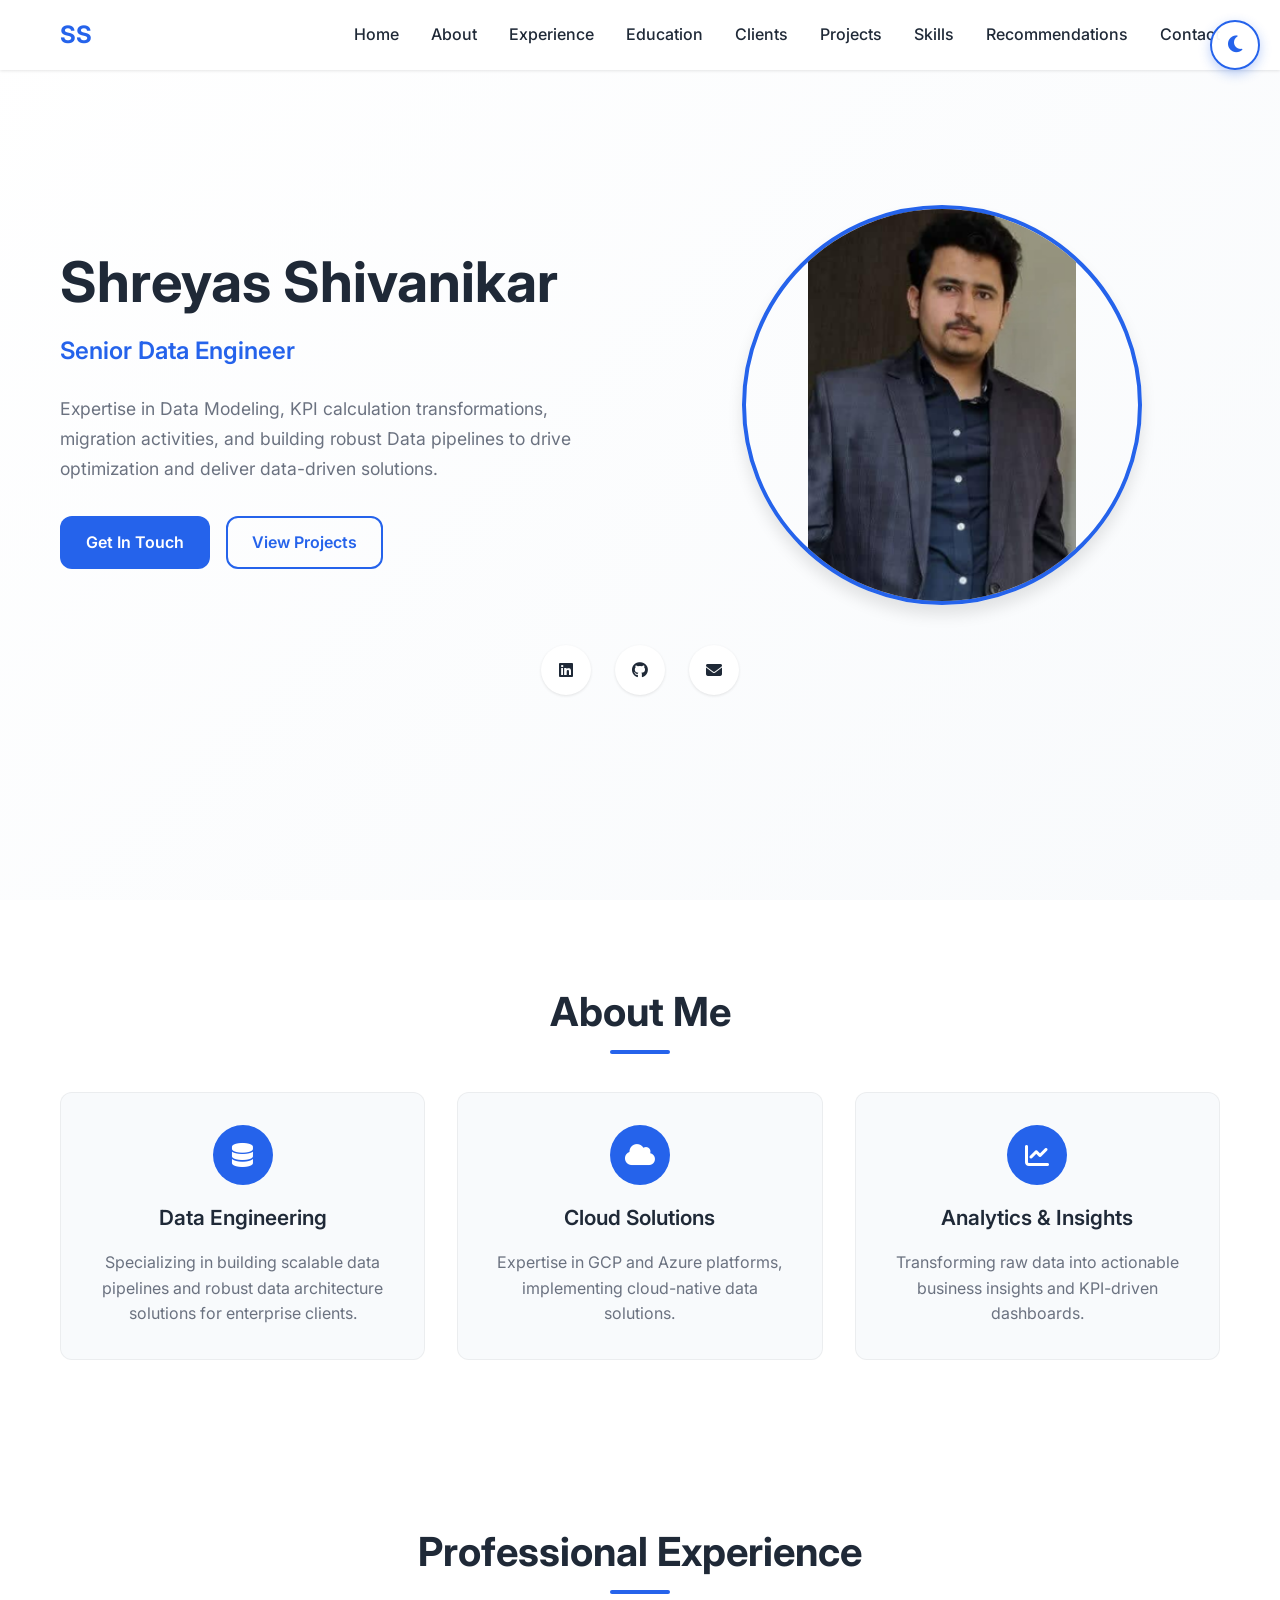
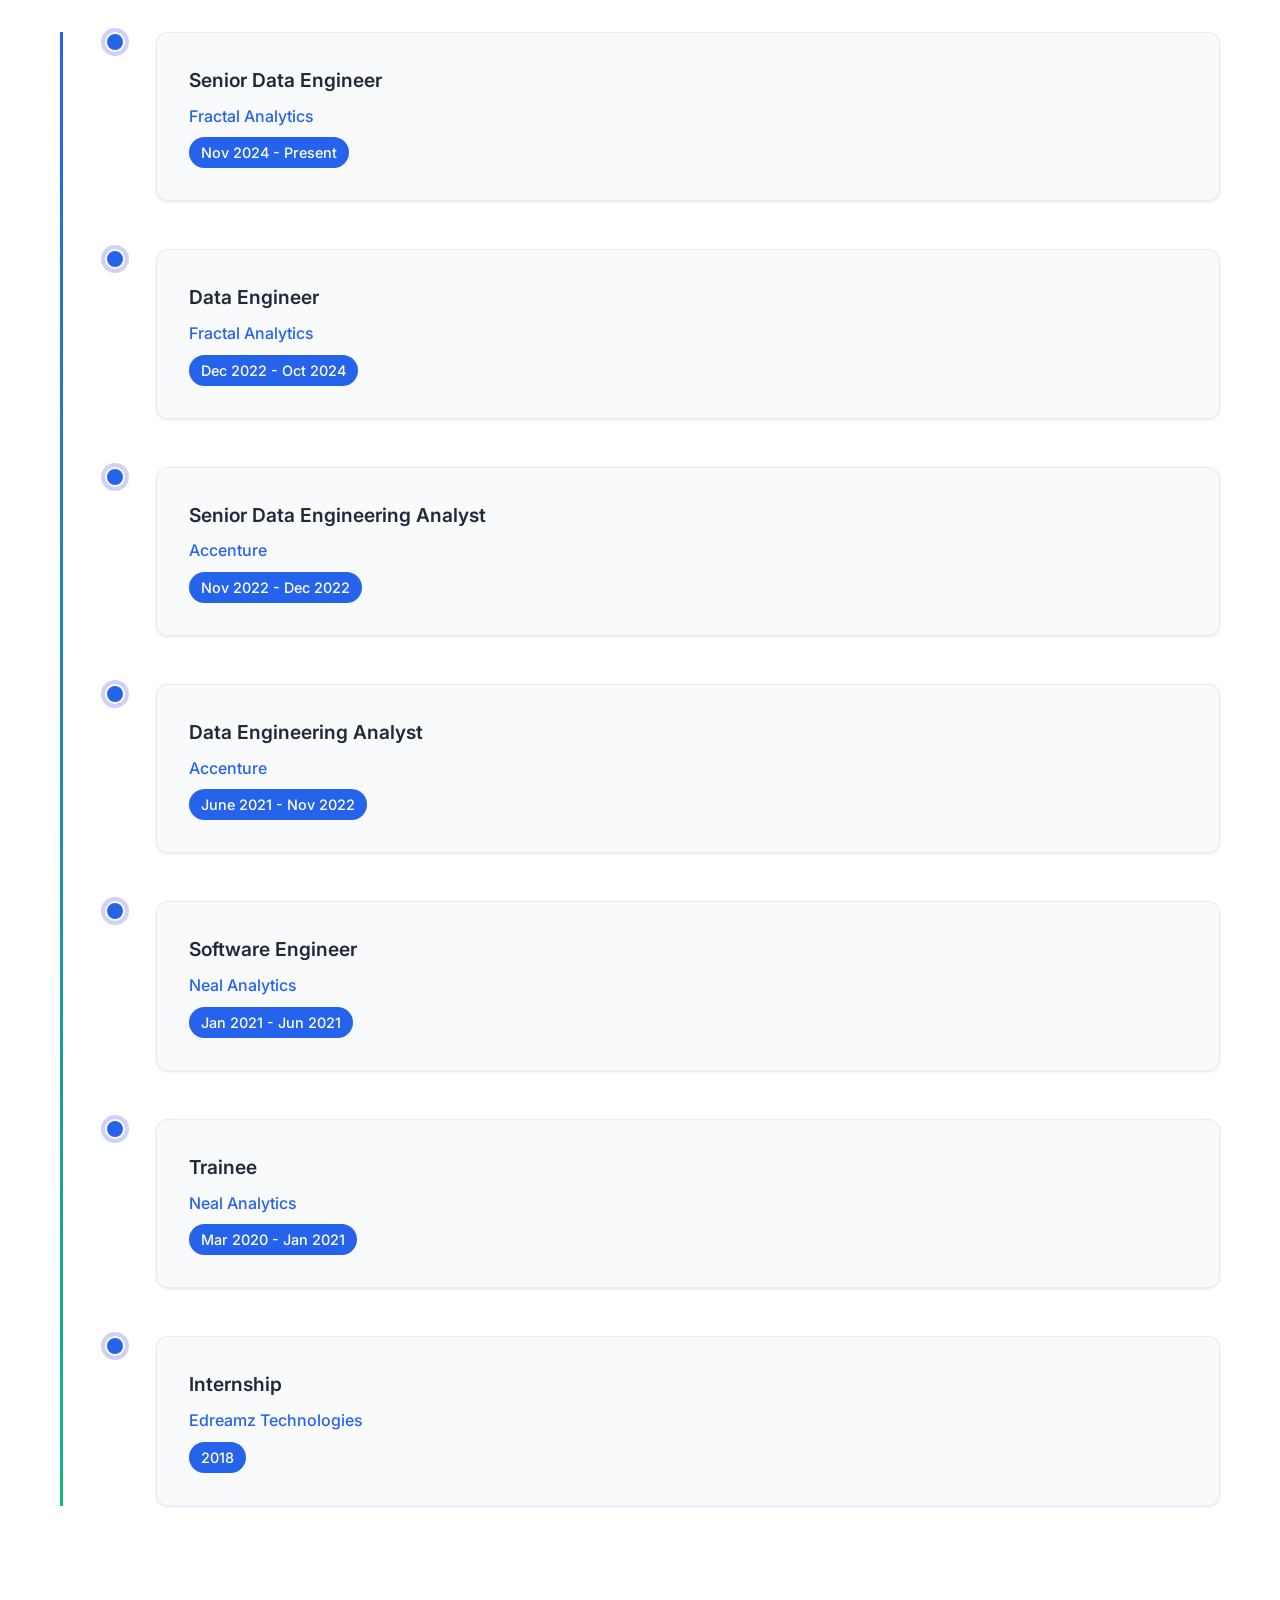
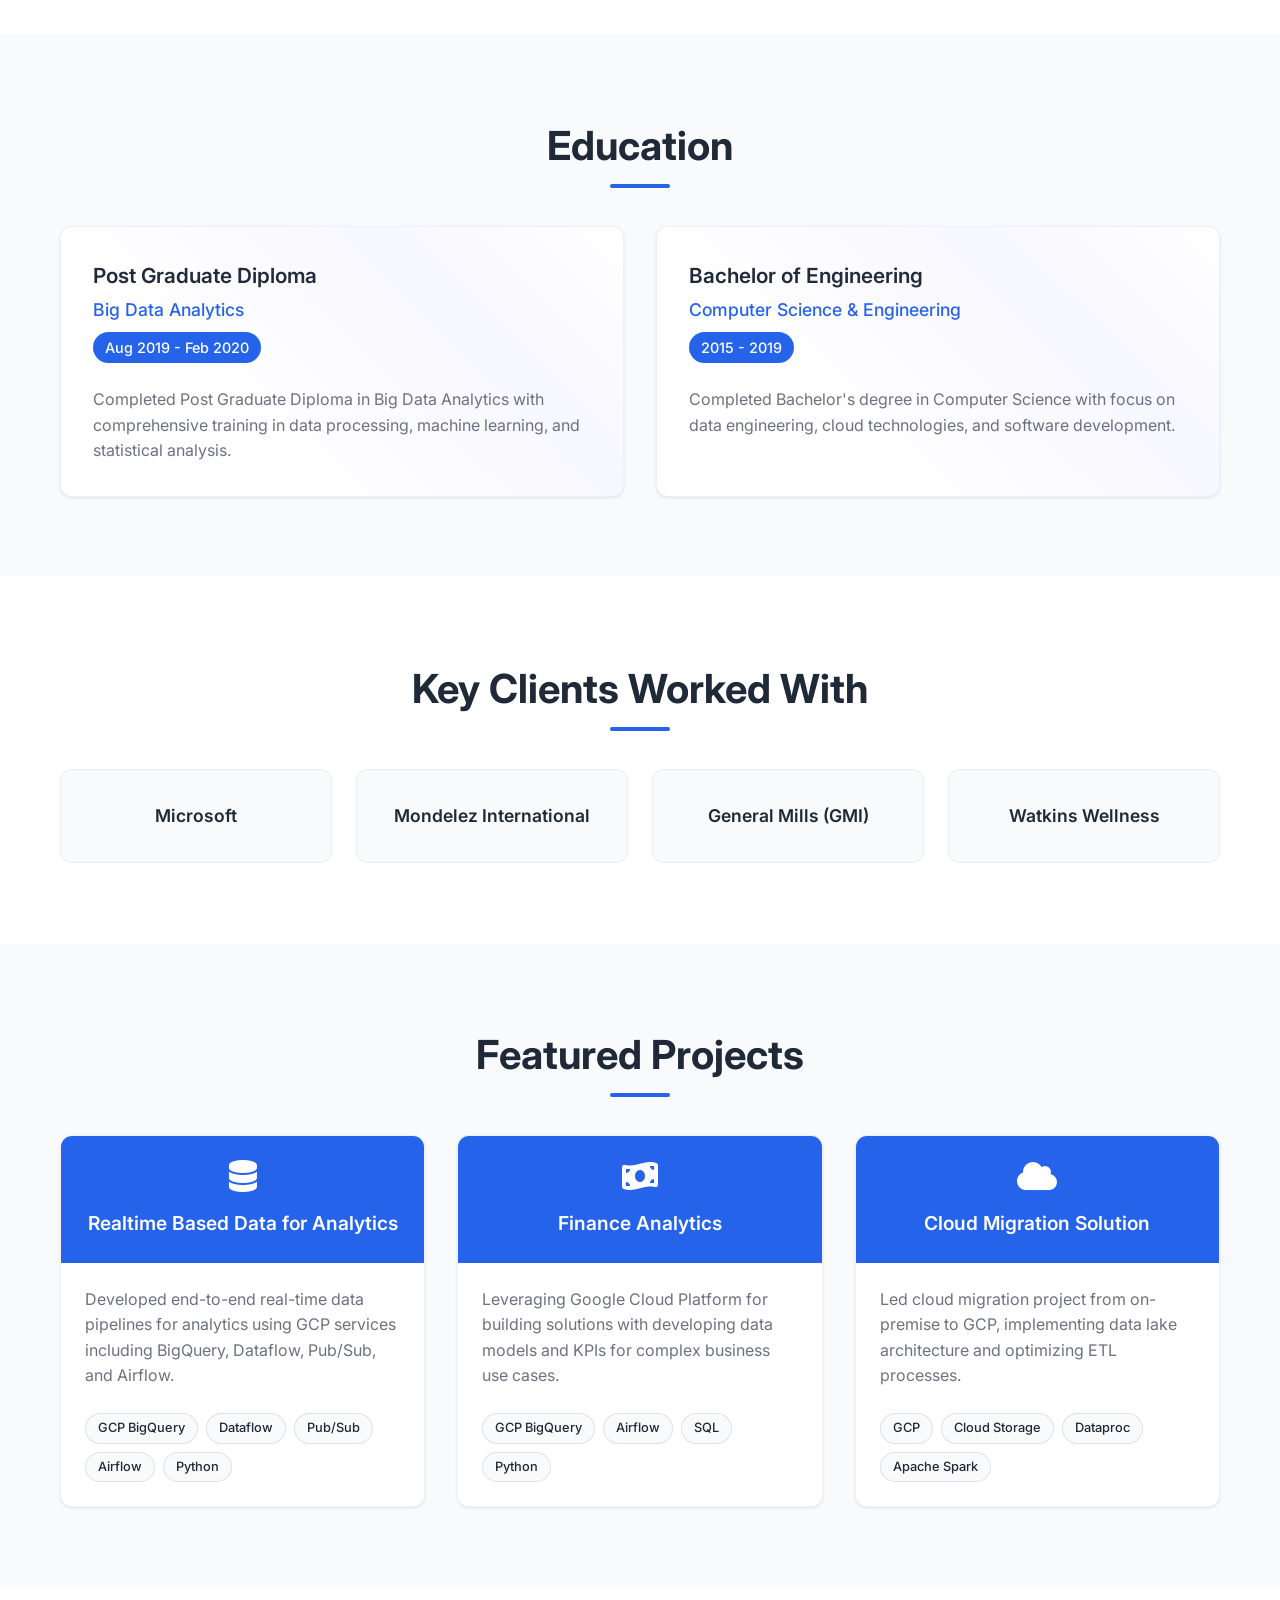
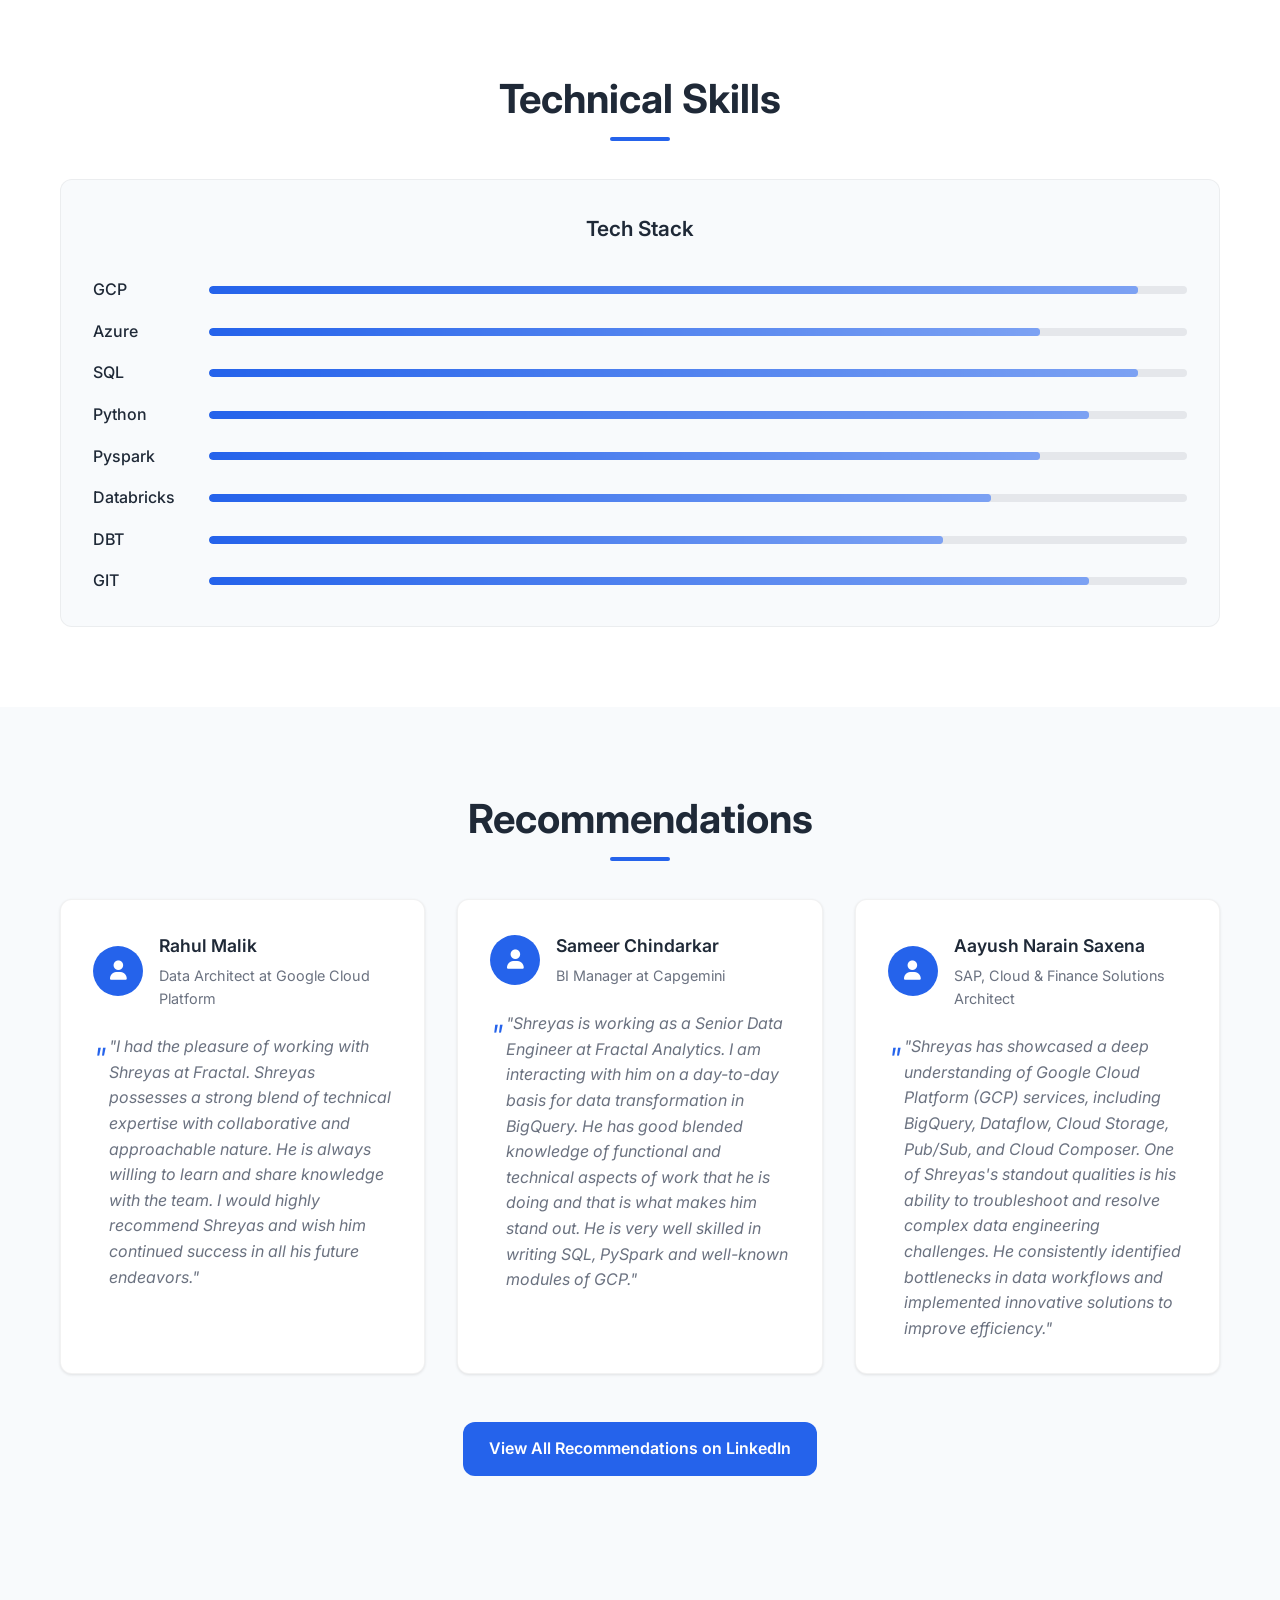
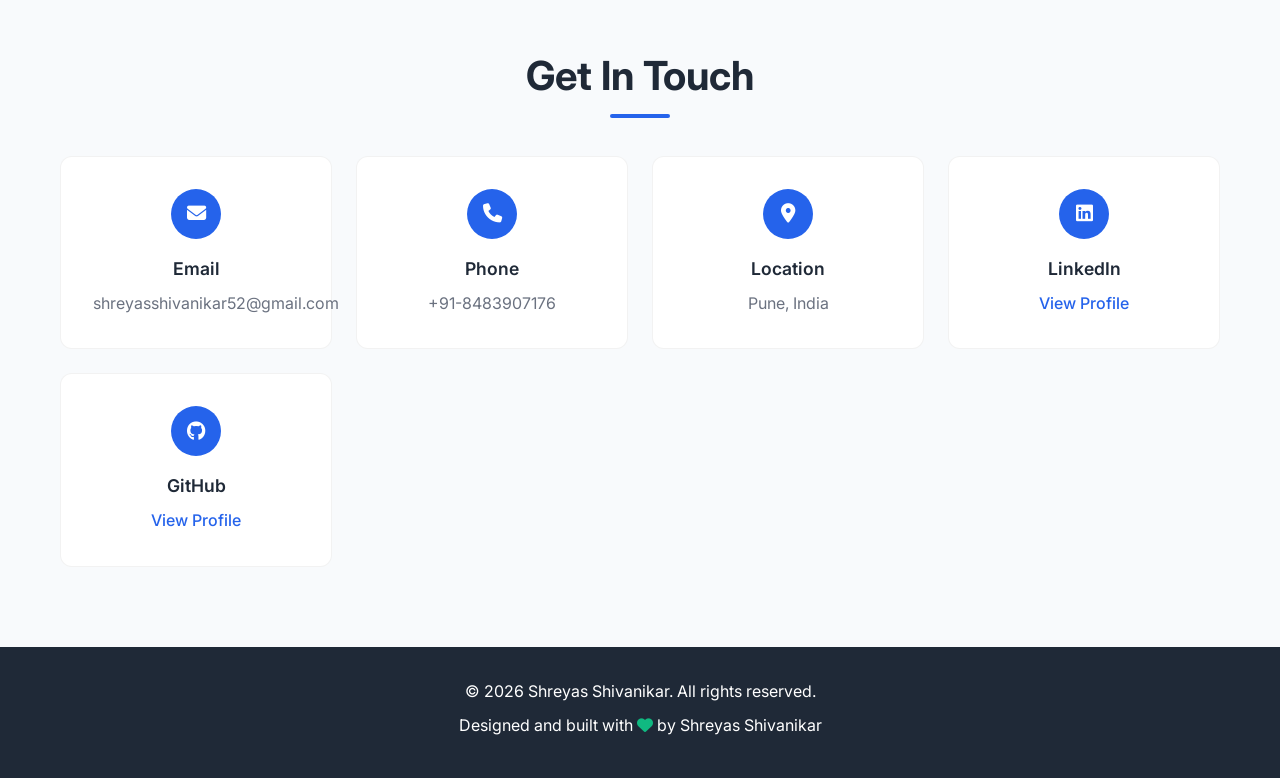
==== commit 2f58600d: "Added toggle for Dark theme" ====
--- a/index.html
+++ b/index.html
@@ -5,12 +5,17 @@
     <meta name="viewport" content="width=device-width, initial-scale=1.0">
     <title>Shreyas Shivanikar - Data Engineer</title>
     <link rel="stylesheet" href="https://cdnjs.cloudflare.com/ajax/libs/font-awesome/6.4.0/css/all.min.css">
-    <link rel="stylesheet" href="styles2.css">
+    <link rel="stylesheet" href="styles.css">
     <link rel="preconnect" href="https://fonts.googleapis.com">
     <link rel="preconnect" href="https://fonts.gstatic.com" crossorigin>
     <link href="https://fonts.googleapis.com/css2?family=Inter:wght@300;400;500;600;700&family=Space+Grotesk:wght@400;500;700&display=swap" rel="stylesheet">
 </head>
 <body>
+    <!-- Dark Mode Toggle -->
+    <div class="theme-toggle" id="theme-toggle">
+        <i class="fas fa-moon" id="theme-icon"></i>
+    </div>
+
     <!-- Navigation -->
     <nav class="navbar">
         <div class="nav-container">
@@ -21,6 +26,7 @@
                 <a href="#home" class="nav-link">Home</a>
                 <a href="#about" class="nav-link">About</a>
                 <a href="#experience" class="nav-link">Experience</a>
+                <a href="#education" class="nav-link">Education</a>
                 <a href="#clients" class="nav-link">Clients</a>
                 <a href="#projects" class="nav-link">Projects</a>
                 <a href="#skills" class="nav-link">Skills</a>
@@ -35,6 +41,7 @@
 
     <!-- Hero Section -->
     <section id="home" class="hero">
+        <div class="hero-bg"></div>
         <div class="hero-container">
             <div class="hero-content">
                 <div class="hero-text">
@@ -49,7 +56,10 @@
                     </div>
                 </div>
                 <div class="hero-image">
-                    <img src="Profile Photo.png" alt="Shreyas Shivanikar" class="profile-img">
+                    <div class="profile-container">
+                        <img src="Profile Photo.png" alt="Shreyas Shivanikar" class="profile-img">
+                        <div class="profile-glow"></div>
+                    </div>
                 </div>
             </div>
             <div class="hero-social">
@@ -100,69 +110,95 @@
     <section id="experience" class="experience">
         <div class="container">
             <h2 class="section-title">Professional Experience</h2>
-            <div class="experience-grid">
-                <div class="exp-card">
-                    <div class="exp-header">
+            <div class="experience-timeline">
+                <div class="timeline-item">
+                    <div class="timeline-dot"></div>
+                    <div class="timeline-content">
                         <h3>Senior Data Engineer</h3>
-                        <span class="exp-date">Nov 2024 - Present</span>
-                    </div>
-                    <h4>Fractal Analytics</h4>
-                </div>
-                <div class="exp-card">
-                    <div class="exp-header">
+                        <h4>Fractal Analytics</h4>
+                        <span class="timeline-date">Nov 2024 - Present</span>
+                    </div>
+                </div>
+                <div class="timeline-item">
+                    <div class="timeline-dot"></div>
+                    <div class="timeline-content">
                         <h3>Data Engineer</h3>
-                        <span class="exp-date">Jan 2021 - Oct 2024</span>
-                    </div>
-                    <h4>Fractal Analytics</h4>
-                </div>
-                <div class="exp-card">
-                    <div class="exp-header">
-                        <h3>Senior Data Engineer</h3>
-                        <span class="exp-date">May 2020 - Dec 2020</span>
-                    </div>
-                    <h4>Accenture</h4>
-                </div>
-                <div class="exp-card">
-                    <div class="exp-header">
-                        <h3>Data Engineer</h3>
-                        <span class="exp-date">Jul 2018 - Apr 2020</span>
-                    </div>
-                    <h4>Accenture</h4>
-                </div>
-                <div class="exp-card">
-                    <div class="exp-header">
-                        <h3>Senior Data Engineer</h3>
-                        <span class="exp-date">Jan 2018 - Jun 2018</span>
-                    </div>
-                    <h4>Neal Analytics</h4>
-                </div>
-                <div class="exp-card">
-                    <div class="exp-header">
-                        <h3>Data Engineer</h3>
-                        <span class="exp-date">Apr 2018 - Jun 2018</span>
-                    </div>
-                    <h4>Neal Analytics</h4>
-                </div>
-                <div class="exp-card">
-                    <div class="exp-header">
-                        <h3>Software Developer</h3>
-                        <span class="exp-date">Jan 2018 - Jan 2018</span>
-                    </div>
-                    <h4>Neal Analytics</h4>
-                </div>
-                <div class="exp-card">
-                    <div class="exp-header">
+                        <h4>Fractal Analytics</h4>
+                        <span class="timeline-date">Dec 2022 - Oct 2024</span>
+                    </div>
+                </div>
+                <div class="timeline-item">
+                    <div class="timeline-dot"></div>
+                    <div class="timeline-content">
+                        <h3>Senior Data Engineering Analyst</h3>
+                        <h4>Accenture</h4>
+                        <span class="timeline-date">Nov 2022 - Dec 2022</span>
+                    </div>
+                </div>
+                <div class="timeline-item">
+                    <div class="timeline-dot"></div>
+                    <div class="timeline-content">
+                        <h3>Data Engineering Analyst</h3>
+                        <h4>Accenture</h4>
+                        <span class="timeline-date">June 2021 - Nov 2022</span>
+                    </div>
+                </div>
+                <div class="timeline-item">
+                    <div class="timeline-dot"></div>
+                    <div class="timeline-content">
                         <h3>Software Engineer</h3>
-                        <span class="exp-date">Dec 2017 - Jan 2018</span>
-                    </div>
-                    <h4>Edreamz Technologies</h4>
-                </div>
-                <div class="exp-card">
-                    <div class="exp-header">
-                        <h3>Intern</h3>
-                        <span class="exp-date">Dec 2017 - Jan 2018</span>
-                    </div>
-                    <h4>Edreamz Technologies</h4>
+                        <h4>Neal Analytics</h4>
+                        <span class="timeline-date">Jan 2021 - Jun 2021</span>
+                    </div>
+                </div>
+                <div class="timeline-item">
+                    <div class="timeline-dot"></div>
+                    <div class="timeline-content">
+                        <h3>Trainee</h3>
+                        <h4>Neal Analytics</h4>
+                        <span class="timeline-date">Mar 2020 - Jan 2021</span>
+                    </div>
+                </div>
+                <div class="timeline-item">
+                    <div class="timeline-dot"></div>
+                    <div class="timeline-content">
+                        <h3>Internship</h3>
+                        <h4>Edreamz Technologies</h4>
+                        <span class="timeline-date">2018</span>
+                    </div>
+                </div>
+            </div>
+        </div>
+    </section>
+
+    <!-- Education Section -->
+    <section id="education" class="education">
+        <div class="container">
+            <h2 class="section-title">Education</h2>
+            <div class="education-grid">
+                <div class="edu-card">
+                    <div class="edu-header">
+                        <div class="edu-info">
+                            <h3>Post Graduate Diploma</h3>
+                            <h4>Big Data Analytics</h4>
+                            <p class="edu-date">Aug 2019 - Feb 2020</p>
+                        </div>
+                    </div>
+                    <div class="edu-details">
+                        <p>Completed Post Graduate Diploma in Big Data Analytics with comprehensive training in data processing, machine learning, and statistical analysis.</p>
+                    </div>
+                </div>
+                <div class="edu-card">
+                    <div class="edu-header">
+                        <div class="edu-info">
+                            <h3>Bachelor of Engineering</h3>
+                            <h4>Computer Science & Engineering</h4>
+                            <p class="edu-date">2015 - 2019</p>
+                        </div>
+                    </div>
+                    <div class="edu-details">
+                        <p>Completed Bachelor's degree in Computer Science with focus on data engineering, cloud technologies, and software development.</p>
+                    </div>
                 </div>
             </div>
         </div>
@@ -401,11 +437,11 @@
     <!-- Footer -->
     <footer class="footer">
         <div class="container">
-            <p>&copy; 2024 Shreyas Shivanikar. All rights reserved.</p>
+            <p>&copy; 2026 Shreyas Shivanikar. All rights reserved.</p>
             <p>Designed and built with <i class="fas fa-heart"></i> by Shreyas Shivanikar</p>
         </div>
     </footer>
 
-    <script src="script2.js"></script>
+    <script src="script.js"></script>
 </body>
 </html>
--- a/styles.css
+++ b/styles.css
@@ -0,0 +1,1366 @@
+/* CSS Variables */
+:root {
+    --primary-color: #2563eb;
+    --secondary-color: #64748b;
+    --accent-color: #10b981;
+    --text-dark: #1f2937;
+    --text-light: #6b7280;
+    --bg-white: #ffffff;
+    --bg-light: #f8fafc;
+    --bg-gray: #f1f5f9;
+    --shadow-sm: 0 1px 3px rgba(0, 0, 0, 0.1);
+    --shadow-md: 0 4px 6px rgba(0, 0, 0, 0.1);
+    --shadow-lg: 0 10px 15px rgba(0, 0, 0, 0.1);
+    --border-radius: 12px;
+    --transition: all 0.3s ease;
+}
+
+/* Reset and Base Styles */
+* {
+    margin: 0;
+    padding: 0;
+    box-sizing: border-box;
+}
+
+body {
+    font-family: 'Inter', sans-serif;
+    line-height: 1.6;
+    color: var(--text-dark);
+    background: var(--bg-light);
+    overflow-x: hidden;
+}
+
+.container {
+    max-width: 1200px;
+    margin: 0 auto;
+    padding: 0 20px;
+}
+
+.section-title {
+    font-size: 2.5rem;
+    font-weight: 700;
+    text-align: center;
+    margin-bottom: 3rem;
+    color: var(--text-dark);
+    position: relative;
+}
+
+.section-title::after {
+    content: '';
+    position: absolute;
+    bottom: -10px;
+    left: 50%;
+    transform: translateX(-50%);
+    width: 60px;
+    height: 4px;
+    background: var(--primary-color);
+    border-radius: 2px;
+}
+
+/* Navigation */
+.navbar {
+    position: fixed;
+    top: 0;
+    width: 100%;
+    background: rgba(255, 255, 255, 0.95);
+    backdrop-filter: blur(10px);
+    z-index: 1000;
+    box-shadow: var(--shadow-sm);
+    transition: var(--transition);
+}
+
+.nav-container {
+    max-width: 1200px;
+    margin: 0 auto;
+    padding: 1rem 20px;
+    display: flex;
+    justify-content: space-between;
+    align-items: center;
+}
+
+.nav-logo h2 {
+    color: var(--primary-color);
+    font-weight: 700;
+    font-size: 1.5rem;
+}
+
+.nav-menu {
+    display: flex;
+    gap: 2rem;
+    align-items: center;
+}
+
+.nav-link {
+    text-decoration: none;
+    color: var(--text-dark);
+    font-weight: 500;
+    transition: var(--transition);
+    position: relative;
+}
+
+.nav-link::after {
+    content: '';
+    position: absolute;
+    bottom: -5px;
+    left: 0;
+    width: 0;
+    height: 2px;
+    background: var(--primary-color);
+    transition: var(--transition);
+}
+
+.nav-link:hover::after {
+    width: 100%;
+}
+
+.nav-link:hover {
+    color: var(--primary-color);
+}
+
+.nav-toggle {
+    display: none;
+    background: none;
+    border: none;
+    font-size: 1.5rem;
+    color: var(--text-dark);
+    cursor: pointer;
+}
+
+/* Hero Section */
+.hero {
+    min-height: 100vh;
+    display: flex;
+    align-items: center;
+    background: linear-gradient(135deg, var(--bg-white) 0%, var(--bg-light) 100%);
+    padding: 2rem 0;
+}
+
+.hero-container {
+    max-width: 1200px;
+    margin: 0 auto;
+    padding: 0 20px;
+    width: 100%;
+}
+
+.hero-content {
+    display: grid;
+    grid-template-columns: 1fr 1fr;
+    gap: 3rem;
+    align-items: center;
+    margin-bottom: 2rem;
+}
+
+.hero-title {
+    font-size: 3.5rem;
+    font-weight: 700;
+    color: var(--text-dark);
+    margin-bottom: 1rem;
+    line-height: 1.2;
+}
+
+.hero-subtitle {
+    font-size: 1.5rem;
+    color: var(--primary-color);
+    font-weight: 600;
+    margin-bottom: 1.5rem;
+}
+
+.hero-description {
+    font-size: 1.1rem;
+    color: var(--text-light);
+    margin-bottom: 2rem;
+    line-height: 1.7;
+}
+
+.hero-buttons {
+    display: flex;
+    gap: 1rem;
+    flex-wrap: wrap;
+}
+
+.btn {
+    display: inline-block;
+    padding: 12px 24px;
+    border-radius: var(--border-radius);
+    text-decoration: none;
+    font-weight: 600;
+    transition: var(--transition);
+    cursor: pointer;
+    border: 2px solid transparent;
+}
+
+.btn-primary {
+    background: var(--primary-color);
+    color: white;
+}
+
+.btn-primary:hover {
+    background: #1d4ed8;
+    transform: translateY(-2px);
+    box-shadow: var(--shadow-md);
+}
+
+.btn-outline {
+    background: transparent;
+    color: var(--primary-color);
+    border: 2px solid var(--primary-color);
+}
+
+.btn-outline:hover {
+    background: var(--primary-color);
+    color: white;
+    transform: translateY(-2px);
+    box-shadow: var(--shadow-md);
+}
+
+.hero-image {
+    display: flex;
+    justify-content: center;
+    align-items: center;
+}
+
+.profile-img {
+    width: 400px;
+    height: 400px;
+    border-radius: 50%;
+    object-fit: contain;
+    object-position: center;
+    border: 4px solid var(--primary-color);
+    box-shadow: var(--shadow-lg);
+    transition: var(--transition);
+}
+
+.profile-img:hover {
+    transform: scale(1.05);
+}
+
+.hero-social {
+    display: flex;
+    justify-content: center;
+    gap: 1.5rem;
+    margin-top: 2rem;
+}
+
+.social-link {
+    display: flex;
+    align-items: center;
+    justify-content: center;
+    width: 50px;
+    height: 50px;
+    border-radius: 50%;
+    background: var(--bg-white);
+    color: var(--text-dark);
+    text-decoration: none;
+    box-shadow: var(--shadow-sm);
+    transition: var(--transition);
+}
+
+.social-link:hover {
+    background: var(--primary-color);
+    color: white;
+    transform: translateY(-3px);
+    box-shadow: var(--shadow-md);
+}
+
+/* About Section */
+.about {
+    padding: 5rem 0;
+    background: var(--bg-white);
+}
+
+.about-grid {
+    display: grid;
+    grid-template-columns: repeat(auto-fit, minmax(300px, 1fr));
+    gap: 2rem;
+    margin-top: 3rem;
+}
+
+.about-card {
+    background: var(--bg-light);
+    padding: 2rem;
+    border-radius: var(--border-radius);
+    text-align: center;
+    transition: var(--transition);
+    border: 1px solid rgba(0, 0, 0, 0.05);
+}
+
+.about-card:hover {
+    transform: translateY(-5px);
+    box-shadow: var(--shadow-md);
+}
+
+.about-icon {
+    width: 60px;
+    height: 60px;
+    border-radius: 50%;
+    background: var(--primary-color);
+    display: flex;
+    align-items: center;
+    justify-content: center;
+    margin: 0 auto 1rem;
+    color: white;
+    font-size: 1.5rem;
+}
+
+.about-card h3 {
+    font-size: 1.3rem;
+    font-weight: 600;
+    margin-bottom: 1rem;
+    color: var(--text-dark);
+}
+
+.about-card p {
+    color: var(--text-light);
+    line-height: 1.6;
+}
+
+/* Experience Section */
+.experience {
+    padding: 5rem 0;
+    background: var(--bg-white);
+}
+
+.experience-timeline {
+    position: relative;
+    margin-top: 3rem;
+    padding-left: 3rem;
+}
+
+.experience-timeline::before {
+    content: '';
+    position: absolute;
+    left: 0;
+    top: 0;
+    height: 100%;
+    width: 3px;
+    background: linear-gradient(180deg, var(--primary-color), var(--accent-color));
+    z-index: 1;
+}
+
+.timeline-item {
+    position: relative;
+    margin-bottom: 3rem;
+    padding-left: 2rem;
+}
+
+.timeline-item::before {
+    content: '';
+    position: absolute;
+    left: -3px;
+    top: 0;
+    width: 16px;
+    height: 16px;
+    border-radius: 50%;
+    background: var(--primary-color);
+    box-shadow: 0 0 0 4px rgba(99, 102, 241, 0.3);
+    z-index: 2;
+    border: 2px solid var(--bg-white);
+}
+
+.timeline-content {
+    background: var(--bg-light);
+    padding: 2rem;
+    border-radius: var(--border-radius);
+    border: 1px solid rgba(99, 102, 241, 0.1);
+    box-shadow: var(--shadow-sm);
+    transition: var(--transition);
+    position: relative;
+    margin-left: 1rem;
+}
+
+.timeline-content:hover {
+    transform: translateX(5px);
+    box-shadow: var(--shadow-md);
+}
+
+.timeline-content h3 {
+    font-size: 1.2rem;
+    font-weight: 600;
+    color: var(--text-dark);
+    margin-bottom: 0.5rem;
+}
+
+.timeline-content h4 {
+    font-size: 1rem;
+    font-weight: 500;
+    color: var(--primary-color);
+    margin-bottom: 0.5rem;
+}
+
+.timeline-date {
+    font-size: 0.9rem;
+    color: var(--text-light);
+    background: var(--primary-color);
+    color: white;
+    padding: 0.25rem 0.75rem;
+    border-radius: 20px;
+    font-weight: 500;
+    display: inline-block;
+}
+
+/* Clients Section */
+.clients {
+    padding: 5rem 0;
+    background: var(--bg-white);
+}
+
+.clients-grid {
+    display: grid;
+    grid-template-columns: repeat(auto-fit, minmax(200px, 1fr));
+    gap: 1.5rem;
+    margin-top: 3rem;
+}
+
+.client-item {
+    background: var(--bg-light);
+    padding: 2rem;
+    border-radius: var(--border-radius);
+    text-align: center;
+    transition: var(--transition);
+    border: 1px solid rgba(0, 0, 0, 0.05);
+}
+
+.client-item:hover {
+    transform: translateY(-3px);
+    box-shadow: var(--shadow-md);
+}
+
+.client-item h3 {
+    font-size: 1.1rem;
+    font-weight: 600;
+    color: var(--text-dark);
+    margin: 0;
+}
+
+/* Projects Section */
+.projects {
+    padding: 5rem 0;
+    background: var(--bg-light);
+}
+
+.projects-grid {
+    display: grid;
+    grid-template-columns: repeat(auto-fit, minmax(300px, 1fr));
+    gap: 2rem;
+    margin-top: 3rem;
+}
+
+.project-card {
+    background: var(--bg-white);
+    border-radius: var(--border-radius);
+    overflow: hidden;
+    box-shadow: var(--shadow-sm);
+    transition: var(--transition);
+    border: 1px solid rgba(0, 0, 0, 0.05);
+}
+
+.project-card:hover {
+    transform: translateY(-5px);
+    box-shadow: var(--shadow-md);
+}
+
+.project-header {
+    background: var(--primary-color);
+    color: white;
+    padding: 1.5rem;
+    text-align: center;
+}
+
+.project-header i {
+    font-size: 2rem;
+    margin-bottom: 1rem;
+}
+
+.project-header h3 {
+    font-size: 1.2rem;
+    font-weight: 600;
+    margin: 0;
+}
+
+.project-card p {
+    padding: 1.5rem;
+    color: var(--text-light);
+    line-height: 1.6;
+}
+
+.project-tech {
+    padding: 0 1.5rem 1.5rem;
+    display: flex;
+    flex-wrap: wrap;
+    gap: 0.5rem;
+}
+
+.tech-tag {
+    background: var(--bg-light);
+    color: var(--text-dark);
+    padding: 0.25rem 0.75rem;
+    border-radius: 20px;
+    font-size: 0.8rem;
+    font-weight: 500;
+    border: 1px solid rgba(0, 0, 0, 0.1);
+}
+
+/* Skills Section */
+.skills {
+    padding: 5rem 0;
+    background: var(--bg-white);
+}
+
+.skills-grid {
+    display: grid;
+    grid-template-columns: 1fr;
+    gap: 2rem;
+    margin-top: 3rem;
+}
+
+.skill-card {
+    background: var(--bg-light);
+    padding: 2rem;
+    border-radius: var(--border-radius);
+    border: 1px solid rgba(0, 0, 0, 0.05);
+}
+
+.skill-card h3 {
+    font-size: 1.3rem;
+    font-weight: 600;
+    margin-bottom: 2rem;
+    color: var(--text-dark);
+    text-align: center;
+}
+
+.skill-list {
+    display: flex;
+    flex-direction: column;
+    gap: 1rem;
+}
+
+.skill-item {
+    display: flex;
+    align-items: center;
+    gap: 1rem;
+}
+
+.skill-item span {
+    min-width: 100px;
+    font-weight: 500;
+    color: var(--text-dark);
+}
+
+.skill-bar {
+    flex: 1;
+    height: 8px;
+    background: #e5e7eb;
+    border-radius: 4px;
+    overflow: hidden;
+}
+
+.skill-progress {
+    height: 100%;
+    background: var(--primary-color);
+    border-radius: 4px;
+    transition: width 1s ease;
+}
+
+/* Contact Section */
+.contact {
+    padding: 5rem 0;
+    background: var(--bg-light);
+}
+
+.contact-grid {
+    display: grid;
+    grid-template-columns: repeat(auto-fit, minmax(250px, 1fr));
+    gap: 1.5rem;
+    margin-top: 3rem;
+}
+
+.contact-card {
+    background: var(--bg-white);
+    padding: 2rem;
+    border-radius: var(--border-radius);
+    text-align: center;
+    transition: var(--transition);
+    border: 1px solid rgba(0, 0, 0, 0.05);
+}
+
+.contact-card:hover {
+    transform: translateY(-3px);
+    box-shadow: var(--shadow-md);
+}
+
+.contact-icon {
+    width: 50px;
+    height: 50px;
+    border-radius: 50%;
+    background: var(--primary-color);
+    display: flex;
+    align-items: center;
+    justify-content: center;
+    margin: 0 auto 1rem;
+    color: white;
+    font-size: 1.2rem;
+}
+
+.contact-card h3 {
+    font-size: 1.1rem;
+    font-weight: 600;
+    margin-bottom: 0.5rem;
+    color: var(--text-dark);
+}
+
+.contact-card p {
+    color: var(--text-light);
+    margin-bottom: 0;
+}
+
+.contact-card a {
+    color: var(--primary-color);
+    text-decoration: none;
+    font-weight: 500;
+    transition: var(--transition);
+}
+
+.contact-card a:hover {
+    color: var(--secondary-color);
+}
+
+/* Recommendations Section */
+.recommendations {
+    padding: 5rem 0;
+    background: var(--bg-light);
+}
+
+.recommendations-grid {
+    display: grid;
+    grid-template-columns: repeat(auto-fit, minmax(300px, 1fr));
+    gap: 2rem;
+    margin-top: 3rem;
+}
+
+.recommendation-card {
+    background: var(--bg-white);
+    border-radius: var(--border-radius);
+    padding: 2rem;
+    box-shadow: var(--shadow-sm);
+    transition: var(--transition);
+    border: 1px solid rgba(0, 0, 0, 0.05);
+}
+
+.recommendation-card:hover {
+    transform: translateY(-5px);
+    box-shadow: var(--shadow-md);
+}
+
+.recommendation-header {
+    display: flex;
+    align-items: center;
+    gap: 1rem;
+    margin-bottom: 1.5rem;
+}
+
+.recommendation-avatar {
+    width: 50px;
+    height: 50px;
+    border-radius: 50%;
+    background: var(--primary-color);
+    display: flex;
+    align-items: center;
+    justify-content: center;
+    color: white;
+    font-size: 1.2rem;
+    flex-shrink: 0;
+}
+
+.recommendation-info h4 {
+    font-size: 1.1rem;
+    font-weight: 600;
+    color: var(--text-dark);
+    margin-bottom: 0.25rem;
+}
+
+.recommendation-info p {
+    font-size: 0.9rem;
+    color: var(--text-light);
+    margin: 0;
+}
+
+.recommendation-content {
+    color: var(--text-light);
+    line-height: 1.6;
+    font-style: italic;
+    position: relative;
+    padding-left: 1rem;
+}
+
+.recommendation-content::before {
+    content: '"';
+    position: absolute;
+    left: 0;
+    top: 0;
+    color: var(--primary-color);
+    font-size: 2rem;
+    font-style: italic;
+}
+
+.recommendations-footer {
+    text-align: center;
+    margin-top: 3rem;
+}
+
+/* Education Section */
+.education {
+    padding: 5rem 0;
+    background: var(--bg-light);
+}
+
+.education-grid {
+    display: grid;
+    grid-template-columns: repeat(auto-fit, minmax(350px, 1fr));
+    gap: 2rem;
+    margin-top: 3rem;
+}
+
+.edu-card {
+    background: var(--bg-white);
+    padding: 2rem;
+    border-radius: var(--border-radius);
+    box-shadow: var(--shadow-sm);
+    transition: var(--transition);
+    border: 1px solid rgba(99, 102, 241, 0.1);
+    position: relative;
+    overflow: hidden;
+}
+
+.edu-card:hover {
+    transform: translateY(-5px);
+    box-shadow: var(--shadow-md);
+}
+
+.edu-card::before {
+    content: '';
+    position: absolute;
+    top: 0;
+    left: 0;
+    width: 100%;
+    height: 100%;
+    background: linear-gradient(45deg, transparent 30%, rgba(99, 102, 241, 0.05) 70%, transparent 100%);
+    pointer-events: none;
+}
+
+.edu-header {
+    display: flex;
+    align-items: center;
+    gap: 1rem;
+    margin-bottom: 1.5rem;
+}
+
+.edu-icon {
+    width: 60px;
+    height: 60px;
+    border-radius: 50%;
+    background: linear-gradient(135deg, var(--primary-color), var(--primary-dark));
+    display: flex;
+    align-items: center;
+    justify-content: center;
+    color: white;
+    font-size: 1.5rem;
+    box-shadow: var(--shadow-md);
+}
+
+.edu-info h3 {
+    font-size: 1.3rem;
+    font-weight: 600;
+    color: var(--text-dark);
+    margin-bottom: 0.25rem;
+}
+
+.edu-info h4 {
+    font-size: 1.1rem;
+    font-weight: 500;
+    color: var(--primary-color);
+    margin-bottom: 0.5rem;
+}
+
+.edu-date {
+    font-size: 0.9rem;
+    color: var(--text-light);
+    background: var(--primary-color);
+    color: white;
+    padding: 0.25rem 0.75rem;
+    border-radius: 20px;
+    font-weight: 500;
+    display: inline-block;
+}
+
+.edu-details {
+    color: var(--text-light);
+    line-height: 1.6;
+    margin-top: 1rem;
+}
+
+/* Enhanced Animations */
+@keyframes fadeInUp {
+    from {
+        opacity: 0;
+        transform: translateY(30px);
+    }
+    to {
+        opacity: 1;
+        transform: translateY(0);
+    }
+}
+
+@keyframes fadeInDown {
+    from {
+        opacity: 0;
+        transform: translateY(-30px);
+    }
+    to {
+        opacity: 1;
+        transform: translateY(0);
+    }
+}
+
+@keyframes fadeInLeft {
+    from {
+        opacity: 0;
+        transform: translateX(-30px);
+    }
+    to {
+        opacity: 1;
+        transform: translateX(0);
+    }
+}
+
+@keyframes fadeInRight {
+    from {
+        opacity: 0;
+        transform: translateX(30px);
+    }
+    to {
+        opacity: 1;
+        transform: translateX(0);
+    }
+}
+
+@keyframes scaleIn {
+    from {
+        opacity: 0;
+        transform: scale(0.8);
+    }
+    to {
+        opacity: 1;
+        transform: scale(1);
+    }
+}
+
+@keyframes pulse {
+    0%, 100% {
+        transform: scale(1);
+    }
+    50% {
+        transform: scale(1.05);
+    }
+}
+
+@keyframes shimmer {
+    0% {
+        background-position: -200% 0;
+    }
+    100% {
+        background-position: 200% 0;
+    }
+}
+
+@keyframes float {
+    0%, 100% {
+        transform: translateY(0px);
+    }
+    50% {
+        transform: translateY(-10px);
+    }
+}
+
+@keyframes glow {
+    0%, 100% {
+        box-shadow: 0 0 5px rgba(37, 99, 235, 0.5);
+    }
+    50% {
+        box-shadow: 0 0 20px rgba(37, 99, 235, 0.8);
+    }
+}
+
+/* Animated Elements */
+.animate-in {
+    animation: fadeInUp 0.6s ease-out forwards;
+}
+
+.animate-left {
+    animation: fadeInLeft 0.6s ease-out forwards;
+}
+
+.animate-right {
+    animation: fadeInRight 0.6s ease-out forwards;
+}
+
+.animate-scale {
+    animation: scaleIn 0.6s ease-out forwards;
+}
+
+/* Floating Elements */
+.floating {
+    animation: float 3s ease-in-out infinite;
+}
+
+/* Pulse Animation */
+.pulse {
+    animation: pulse 2s ease-in-out infinite;
+}
+
+/* Glow Animation */
+.glow {
+    animation: glow 2s ease-in-out infinite;
+}
+
+/* Shimmer Effect */
+.shimmer {
+    position: relative;
+    overflow: hidden;
+}
+
+.shimmer::before {
+    content: '';
+    position: absolute;
+    top: 0;
+    left: 0;
+    width: 100%;
+    height: 100%;
+    background: linear-gradient(90deg, transparent, rgba(255, 255, 255, 0.3), transparent);
+    background-size: 200% 100%;
+    animation: shimmer 2s infinite;
+}
+
+/* Theme Toggle Button */
+.theme-toggle {
+    position: fixed;
+    top: 20px;
+    right: 20px;
+    background: rgba(255, 255, 255, 0.95);
+    color: #2563eb;
+    border: 2px solid #2563eb;
+    border-radius: 50%;
+    width: 50px;
+    height: 50px;
+    display: flex;
+    align-items: center;
+    justify-content: center;
+    cursor: pointer;
+    font-size: 1.2rem;
+    transition: var(--transition);
+    z-index: 1001;
+    box-shadow: 0 4px 12px rgba(37, 99, 235, 0.3);
+}
+
+.theme-toggle:hover {
+    background: rgba(37, 99, 235, 0.1);
+    transform: scale(1.1);
+    border-color: #1d4ed8;
+    box-shadow: 0 6px 16px rgba(37, 99, 235, 0.4);
+}
+
+/* Dark Theme Variables */
+[data-theme="dark"] {
+    --bg-white: #0f172a;
+    --bg-light: #1e293b;
+    --text-dark: #f1f5f9;
+    --text-light: #94a3b8;
+    --primary-color: #818cf8;
+    --primary-dark: #6366f1;
+    --accent-color: #f59e0b;
+    --shadow-sm: 0 2px 4px rgba(0, 0, 0, 0.3);
+    --shadow-md: 0 4px 6px rgba(0, 0, 0, 0.4);
+    --shadow-lg: 0 10px 15px rgba(0, 0, 0, 0.5);
+}
+
+/* Dark Theme Specific Styles */
+[data-theme="dark"] .navbar {
+    background: rgba(15, 23, 42, 0.95) !important;
+    border-bottom: 1px solid rgba(129, 140, 248, 0.2);
+}
+
+[data-theme="dark"] .hero {
+    background: linear-gradient(135deg, #0f172a 0%, #1e293b 100%);
+}
+
+[data-theme="dark"] .timeline-content:hover {
+    transform: translateX(5px);
+    box-shadow: 0 4px 6px rgba(129, 140, 248, 0.3);
+    border-color: rgba(129, 140, 248, 0.3);
+}
+
+[data-theme="dark"] .edu-card:hover {
+    transform: translateY(-5px);
+    box-shadow: 0 4px 6px rgba(129, 140, 248, 0.3);
+    border-color: rgba(129, 140, 248, 0.3);
+}
+
+[data-theme="dark"] .recommendation-card:hover {
+    transform: translateY(-5px);
+    box-shadow: 0 4px 6px rgba(129, 140, 248, 0.3);
+    border-color: rgba(129, 140, 248, 0.3);
+}
+
+[data-theme="dark"] .project-card:hover {
+    transform: translateY(-5px);
+    box-shadow: 0 4px 6px rgba(129, 140, 248, 0.3);
+    border-color: rgba(129, 140, 248, 0.3);
+}
+
+[data-theme="dark"] .client-item:hover {
+    transform: translateY(-5px);
+    box-shadow: 0 4px 6px rgba(129, 140, 248, 0.3);
+    border-color: rgba(129, 140, 248, 0.3);
+}
+
+[data-theme="dark"] .about-card:hover {
+    transform: translateY(-5px);
+    box-shadow: 0 4px 6px rgba(129, 140, 248, 0.3);
+    border-color: rgba(129, 140, 248, 0.3);
+}
+
+[data-theme="dark"] .contact-card:hover {
+    transform: translateY(-5px);
+    box-shadow: 0 4px 6px rgba(129, 140, 248, 0.3);
+    border-color: rgba(129, 140, 248, 0.3);
+}
+
+[data-theme="dark"] .theme-toggle {
+    background: rgba(129, 140, 248, 0.2);
+    color: var(--text-dark);
+    border: 1px solid rgba(129, 140, 248, 0.3);
+}
+
+[data-theme="dark"] .theme-toggle:hover {
+    background: rgba(129, 140, 248, 0.3);
+    transform: scale(1.1);
+}
+
+/* Dark Theme Footer */
+[data-theme="dark"] .footer {
+    background: #0f172a;
+    color: #f1f5f9;
+    border-top: 1px solid rgba(129, 140, 248, 0.2);
+}
+
+[data-theme="dark"] .footer p {
+    color: #f1f5f9;
+}
+
+[data-theme="dark"] .footer i {
+    color: #ef4444;
+}
+
+/* Enhanced Hover Animations */
+.hero-title {
+    animation: fadeInDown 1s ease-out;
+}
+
+.hero-subtitle {
+    animation: fadeInUp 1s ease-out 0.2s both;
+}
+
+.hero-buttons {
+    animation: fadeInUp 1s ease-out 0.4s both;
+}
+
+.profile-img {
+    animation: scaleIn 1s ease-out 0.3s both;
+    transition: transform 0.3s ease;
+}
+
+.profile-img:hover {
+    transform: scale(1.05);
+}
+
+.nav-logo {
+    animation: fadeInLeft 0.8s ease-out;
+}
+
+.nav-menu {
+    animation: fadeInRight 0.8s ease-out;
+}
+
+.section-title {
+    animation: fadeInUp 0.8s ease-out;
+}
+
+.skill-progress {
+    position: relative;
+    overflow: hidden;
+}
+
+.skill-progress::before {
+    content: '';
+    position: absolute;
+    top: 0;
+    left: 0;
+    width: 100%;
+    height: 100%;
+    background: linear-gradient(90deg, transparent, rgba(255, 255, 255, 0.4), transparent);
+    background-size: 200% 100%;
+    animation: shimmer 2s infinite;
+}
+
+.timeline-dot {
+    animation: pulse 2s ease-in-out infinite;
+}
+
+.theme-toggle {
+    animation: fadeInRight 0.8s ease-out 0.5s both;
+}
+
+.theme-toggle:hover {
+    animation: glow 2s ease-in-out infinite;
+}
+
+/* Card Animations */
+.about-card,
+.edu-card,
+.project-card,
+.client-item,
+.contact-card,
+.recommendation-card {
+    transition: all 0.3s ease;
+}
+
+.about-card:hover,
+.edu-card:hover,
+.project-card:hover,
+.client-item:hover,
+.contact-card:hover,
+.recommendation-card:hover {
+    transform: translateY(-8px) scale(1.02);
+    box-shadow: 0 8px 25px rgba(37, 99, 235, 0.2);
+}
+
+/* Timeline Content Animation */
+.timeline-content {
+    transition: all 0.3s ease;
+}
+
+.timeline-content:hover {
+    transform: translateX(8px);
+    box-shadow: 0 4px 15px rgba(37, 99, 235, 0.2);
+}
+
+/* Button Animations */
+.btn {
+    position: relative;
+    overflow: hidden;
+    transition: all 0.3s ease;
+}
+
+.btn::before {
+    content: '';
+    position: absolute;
+    top: 50%;
+    left: 50%;
+    width: 0;
+    height: 0;
+    border-radius: 50%;
+    background: rgba(255, 255, 255, 0.3);
+    transform: translate(-50%, -50%);
+    transition: width 0.6s ease, height 0.6s ease;
+}
+
+.btn:hover::before {
+    width: 300px;
+    height: 300px;
+}
+
+.btn:hover {
+    transform: translateY(-2px);
+    box-shadow: 0 6px 20px rgba(37, 99, 235, 0.3);
+}
+
+/* Footer */
+.footer {
+    background: var(--text-dark);
+    color: white;
+    text-align: center;
+    padding: 2rem 0;
+    animation: fadeInUp 1s ease-out 0.8s both;
+}
+
+.footer p {
+    margin-bottom: 0.5rem;
+}
+
+.footer i {
+    color: var(--accent-color);
+}
+
+/* Mobile Responsive Design */
+@media (max-width: 768px) {
+    .nav-menu {
+        display: none;
+        position: fixed;
+        top: 70px;
+        left: 0;
+        width: 100%;
+        background: var(--bg-white);
+        flex-direction: column;
+        padding: 2rem;
+        box-shadow: var(--shadow-lg);
+        gap: 1rem;
+    }
+    
+    .nav-menu.active {
+        display: flex;
+    }
+    
+    .nav-toggle {
+        display: block;
+    }
+    
+    .hero-content {
+        grid-template-columns: 1fr;
+        text-align: center;
+        gap: 2rem;
+    }
+    
+    .hero-title {
+        font-size: 2.5rem;
+    }
+    
+    .hero-subtitle {
+        font-size: 1.2rem;
+    }
+    
+    .profile-img {
+        width: 300px;
+        height: 300px;
+    }
+    
+    .hero-buttons {
+        justify-content: center;
+    }
+    
+    .section-title {
+        font-size: 2rem;
+    }
+    
+    .about-grid,
+    .experience-grid,
+    .projects-grid,
+    .clients-grid,
+    .contact-grid {
+        grid-template-columns: 1fr;
+        gap: 1.5rem;
+    }
+    
+    .experience-timeline {
+        padding-left: 2rem;
+    }
+    
+    .timeline-item {
+        padding-left: 1.5rem;
+        margin-bottom: 2rem;
+    }
+    
+    .timeline-item::before {
+        width: 14px;
+        height: 14px;
+        left: -2px;
+    }
+    
+    .timeline-content {
+        padding: 1.5rem;
+        margin-left: 0.5rem;
+    }
+    
+    .timeline-content h3 {
+        font-size: 1.1rem;
+    }
+    
+    .timeline-content h4 {
+        font-size: 0.9rem;
+    }
+    
+    .timeline-date {
+        font-size: 0.8rem;
+        padding: 0.2rem 0.6rem;
+    }
+    
+    .skill-item span {
+        min-width: 80px;
+        font-size: 0.9rem;
+    }
+    
+    .container {
+        padding: 0 15px;
+    }
+}
+
+@media (max-width: 480px) {
+    .hero-title {
+        font-size: 2rem;
+    }
+    
+    .hero-subtitle {
+        font-size: 1rem;
+    }
+    
+    .hero-description {
+        font-size: 1rem;
+    }
+    
+    .section-title {
+        font-size: 1.8rem;
+    }
+    
+    .btn {
+        padding: 10px 20px;
+        font-size: 0.9rem;
+    }
+    
+    .about-card,
+    .exp-card,
+    .project-card,
+    .client-item,
+    .contact-card {
+        padding: 1.5rem;
+    }
+    
+    .profile-img {
+        width: 250px;
+        height: 250px;
+    }
+}
+
+/* Animations */
+@keyframes fadeInUp {
+    from {
+        opacity: 0;
+        transform: translateY(30px);
+    }
+    to {
+        opacity: 1;
+        transform: translateY(0);
+    }
+}
+
+.animate-in {
+    animation: fadeInUp 0.6s ease-out;
+}
+
+/* Smooth Scrolling */
+html {
+    scroll-behavior: smooth;
+}
+
+/* Selection Styling */
+::selection {
+    background: var(--primary-color);
+    color: white;
+}
